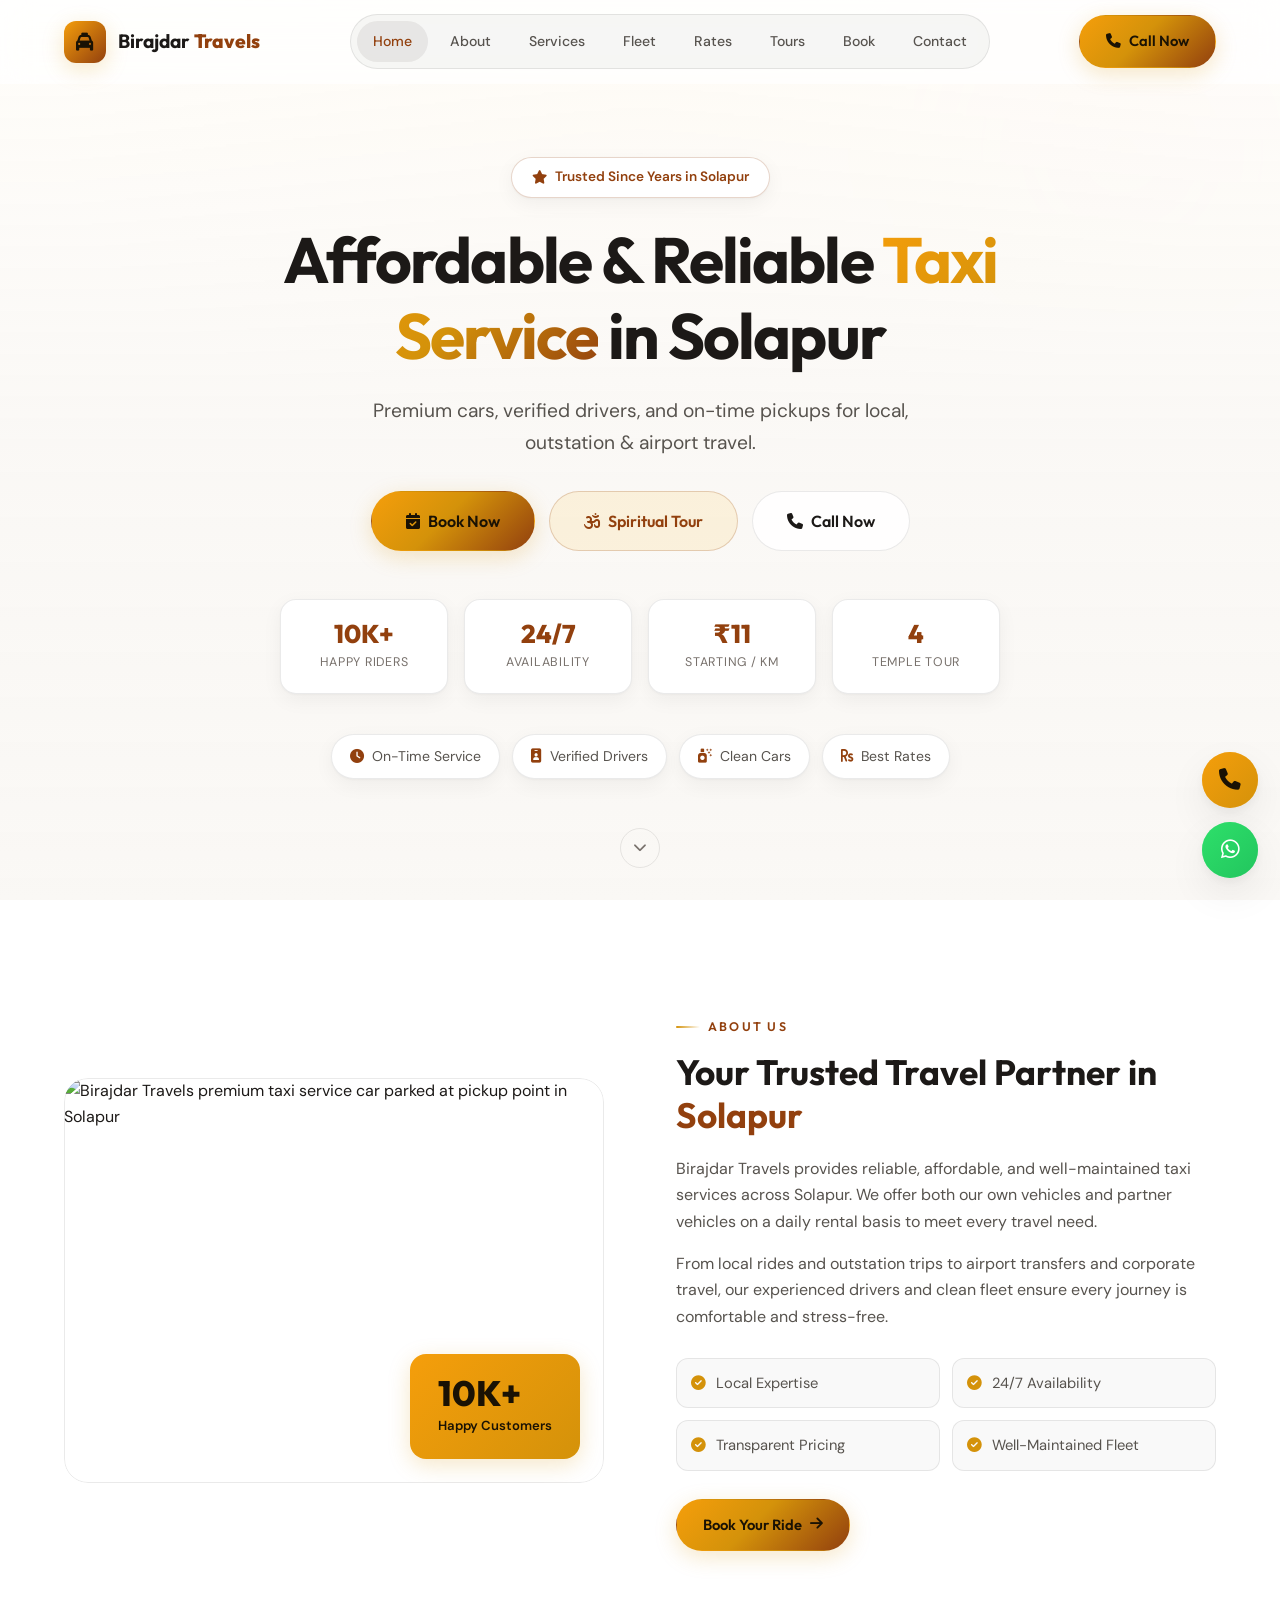
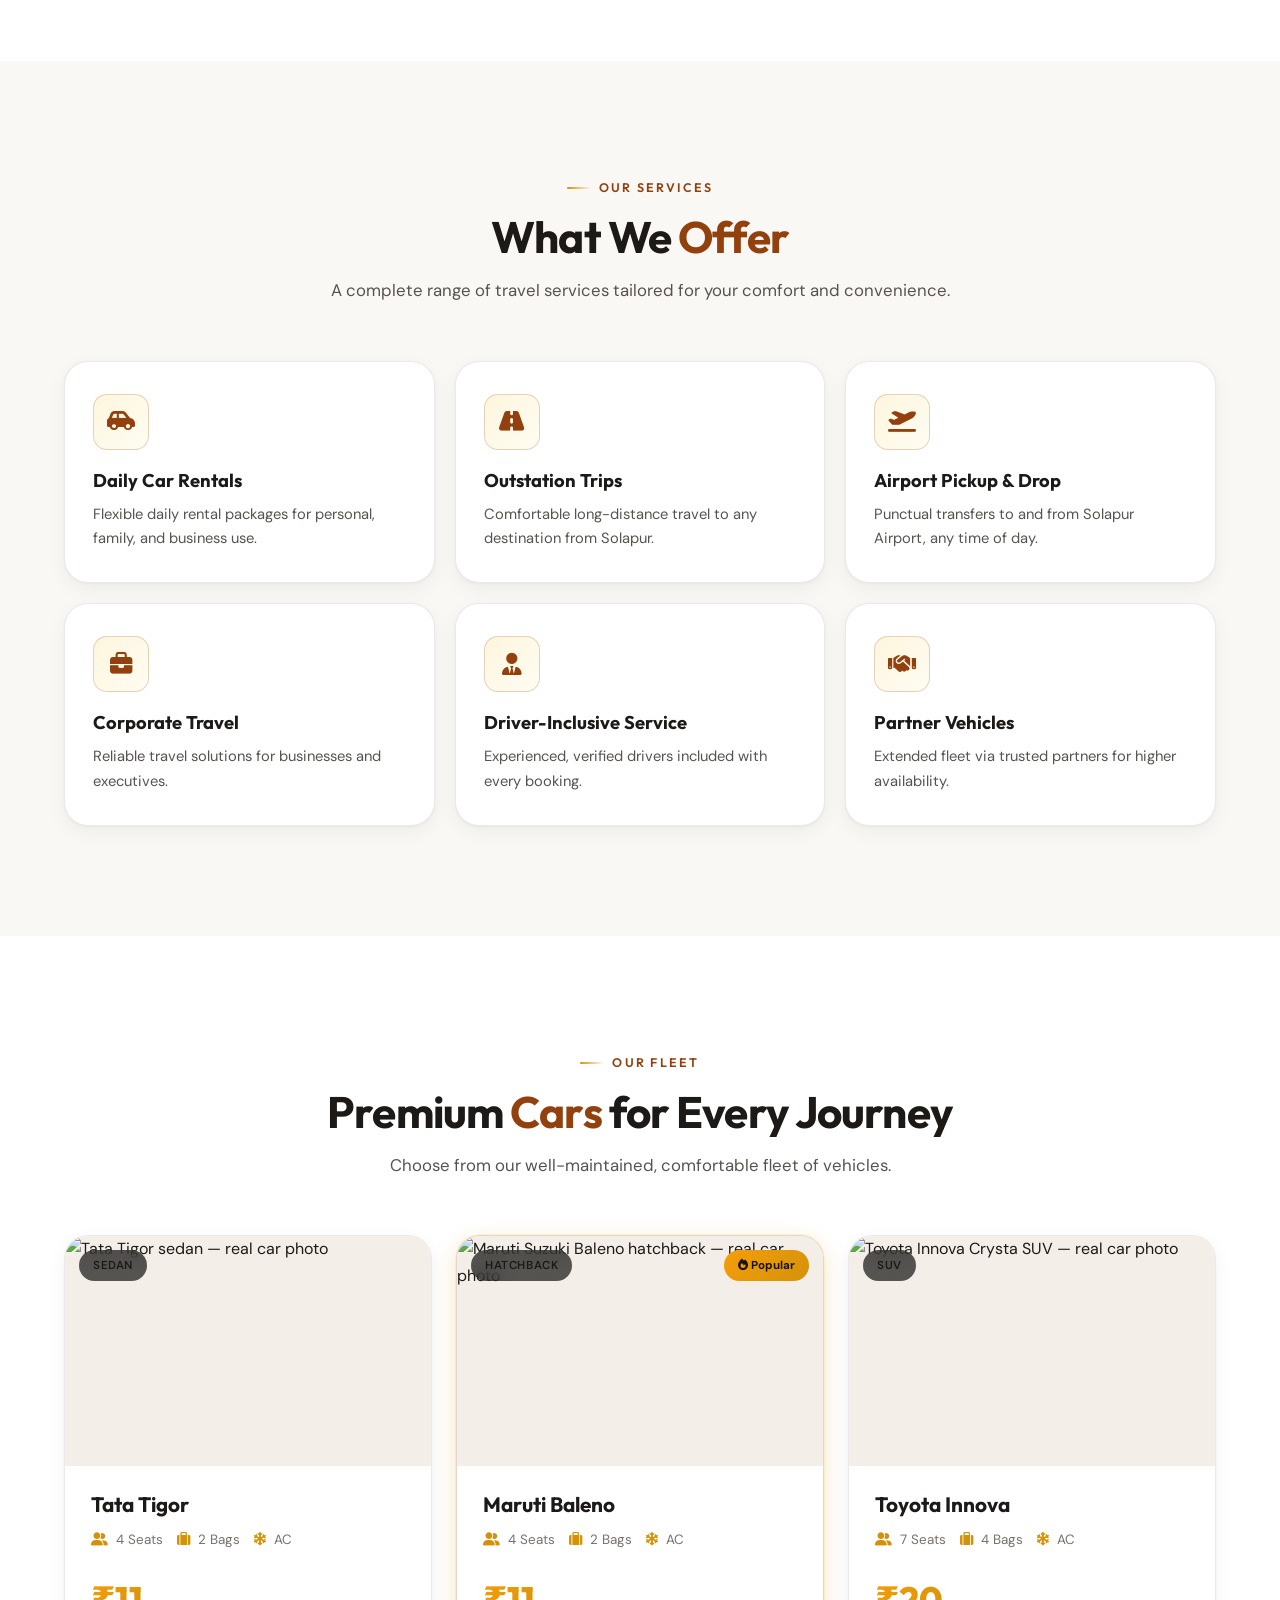
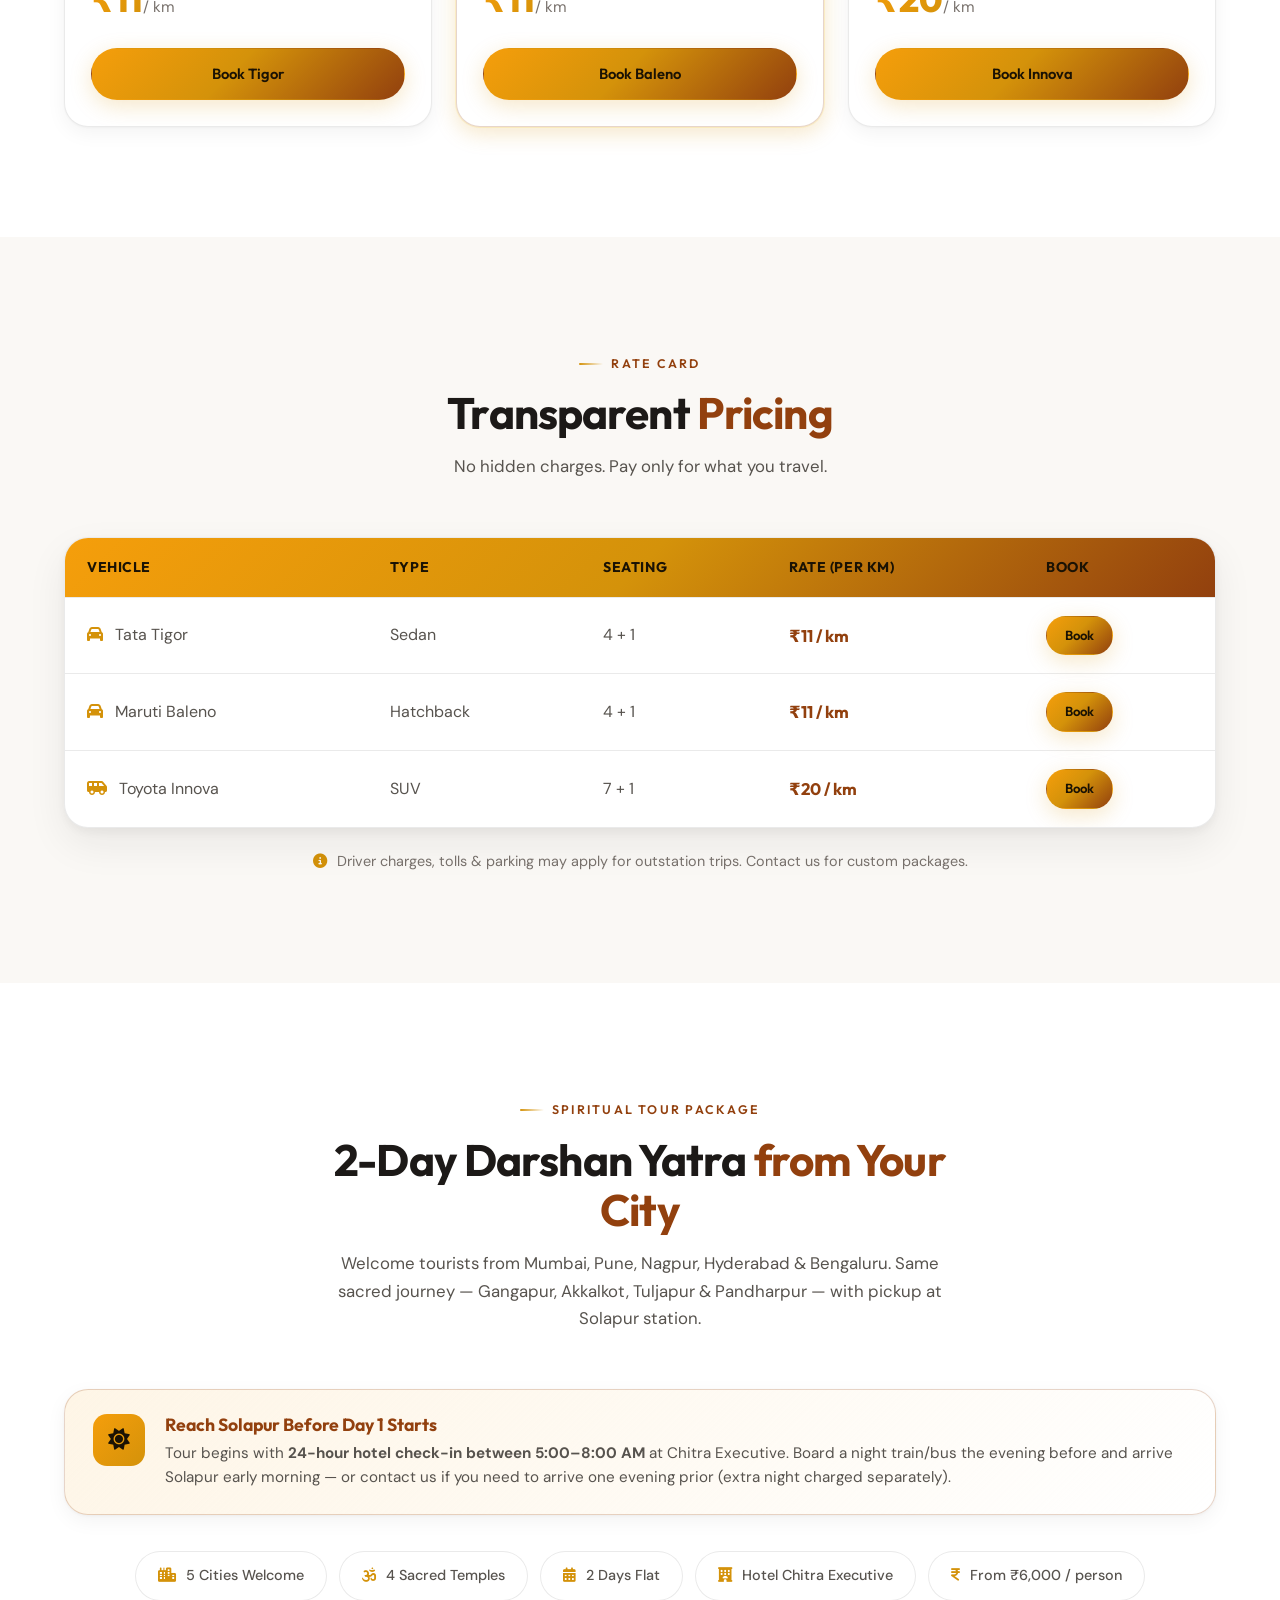
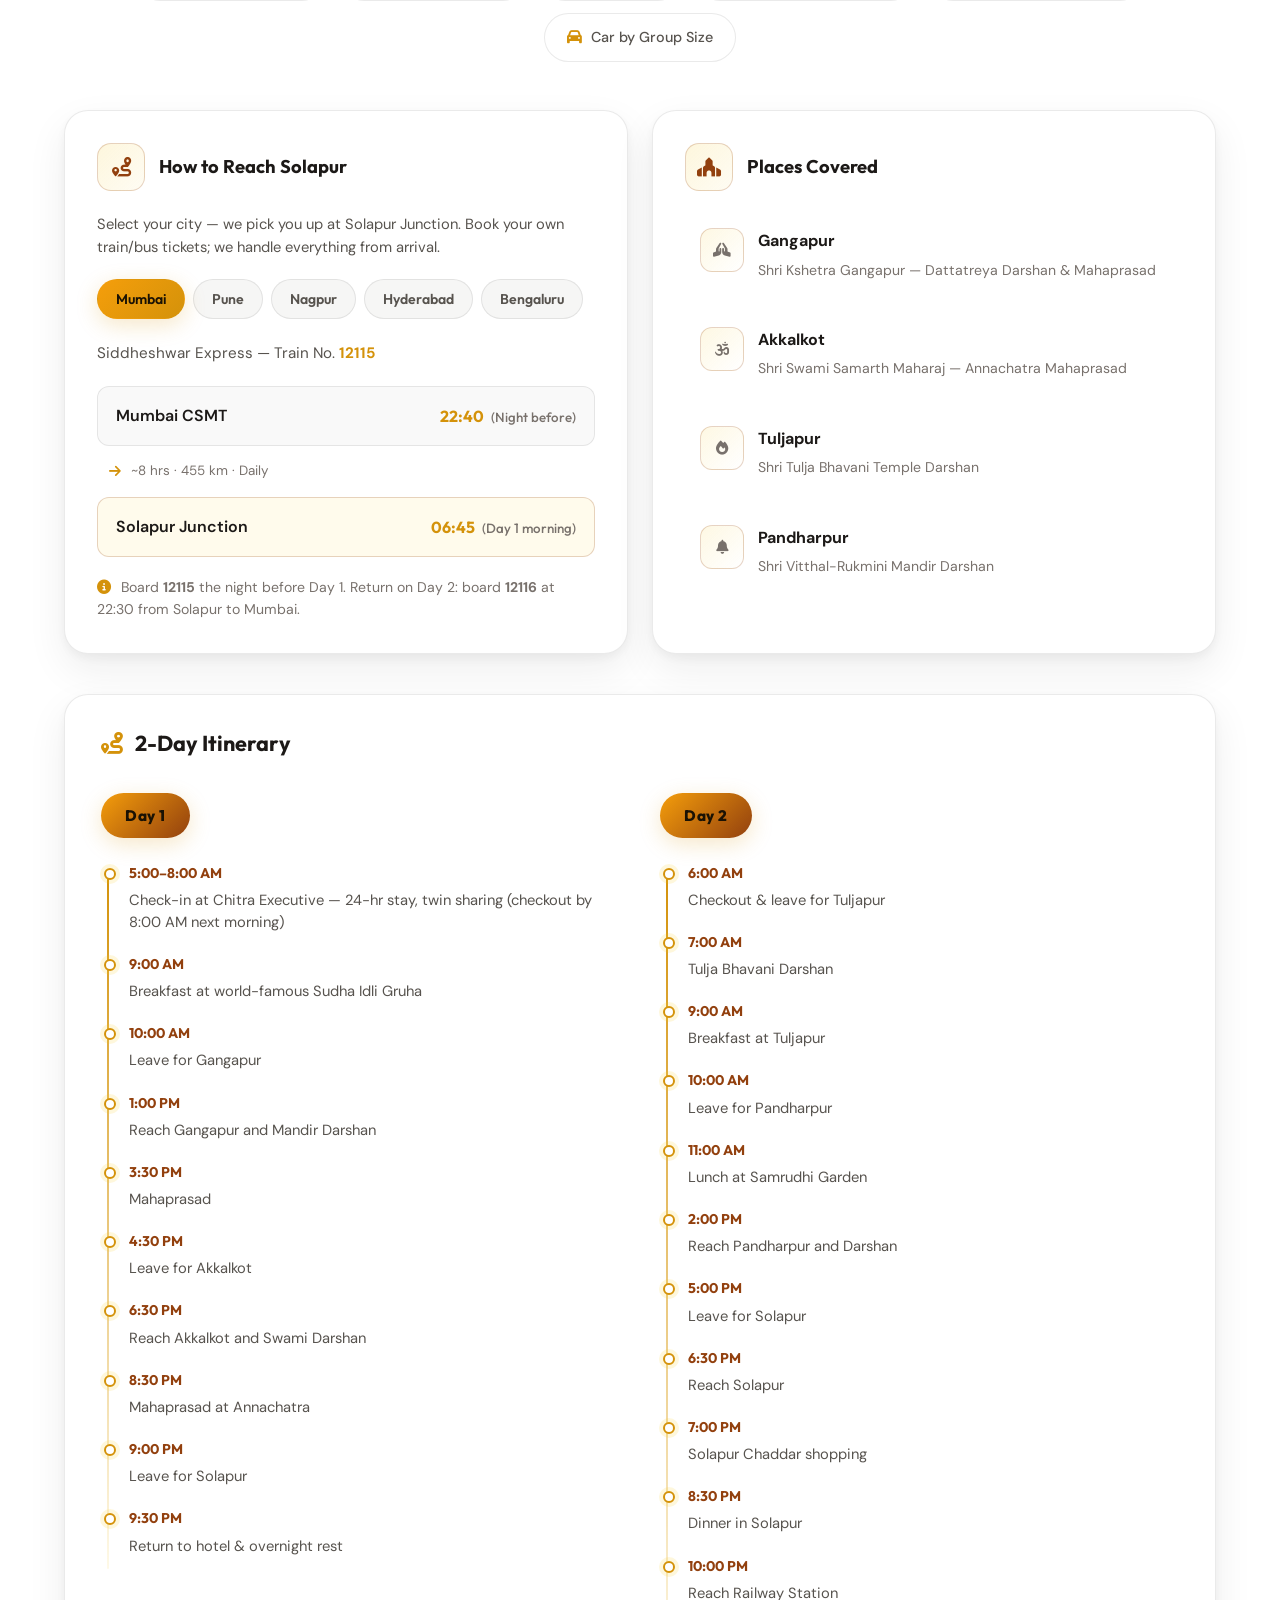
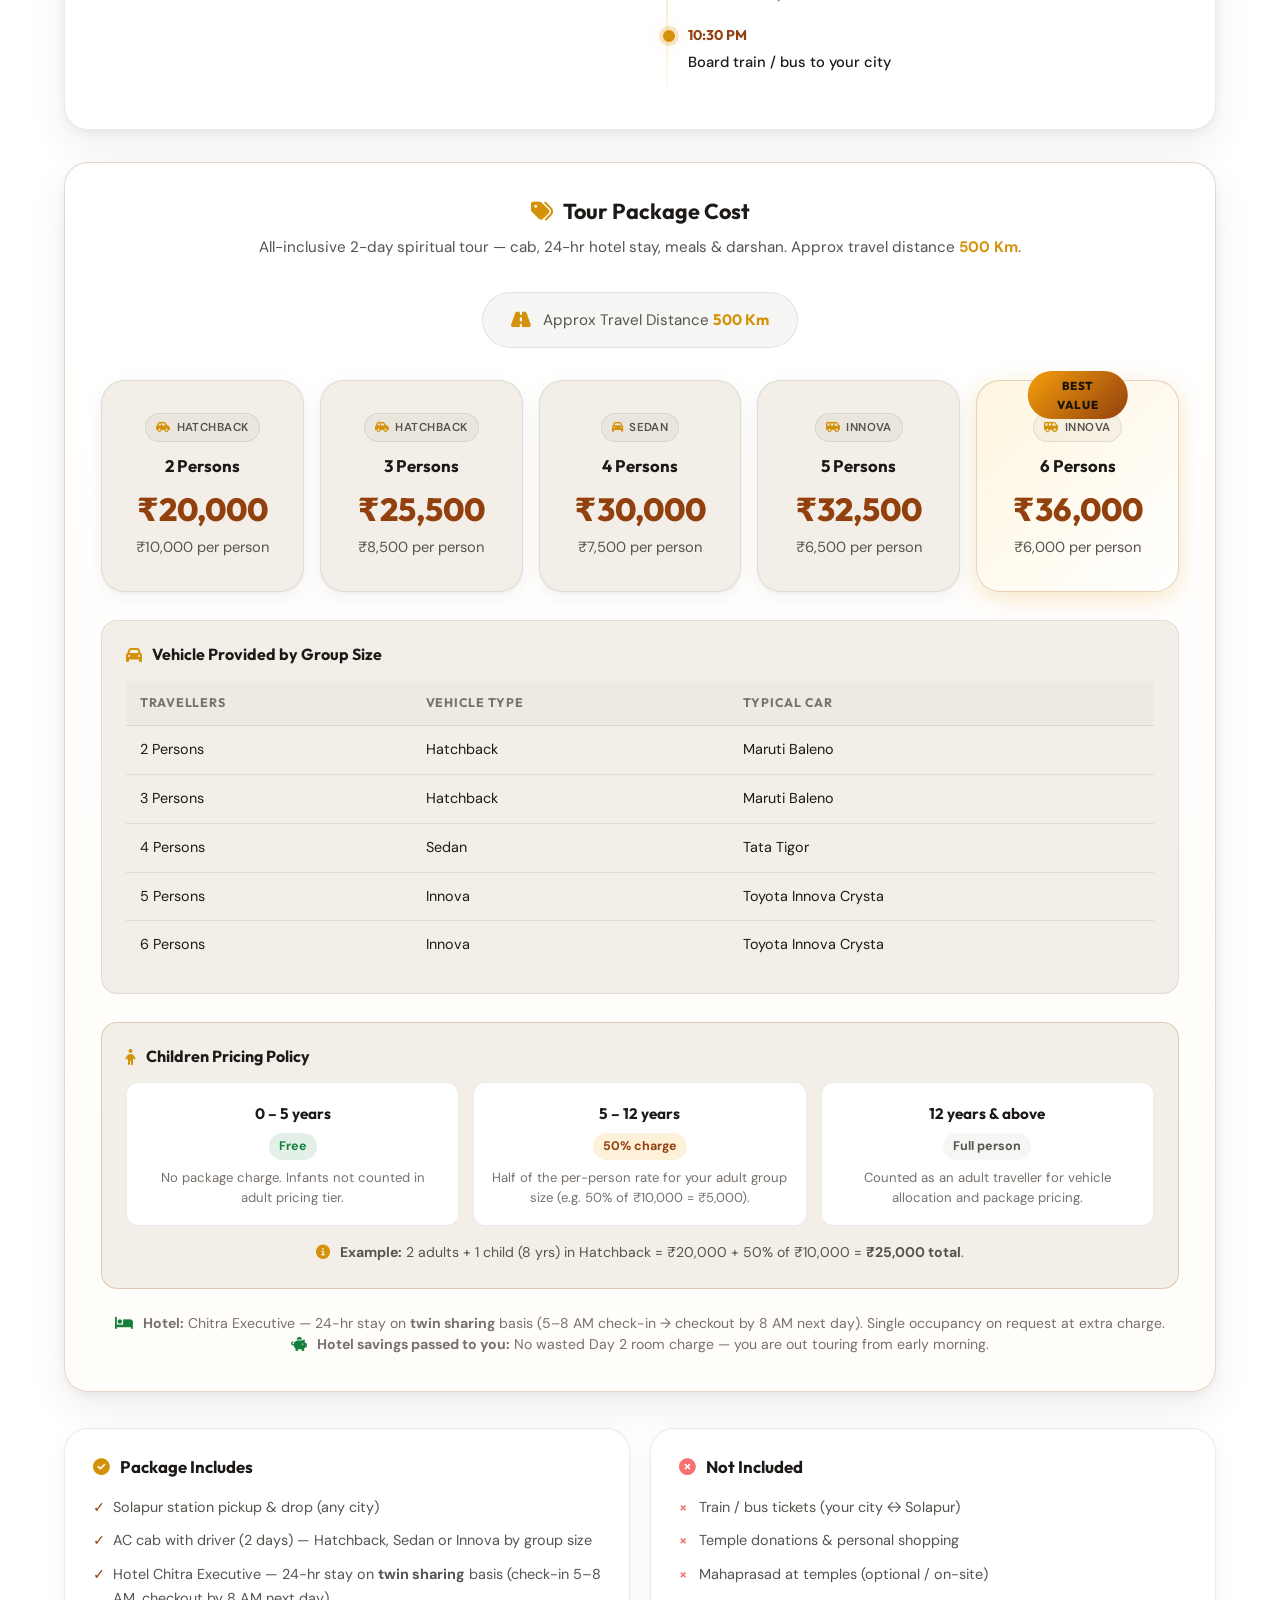
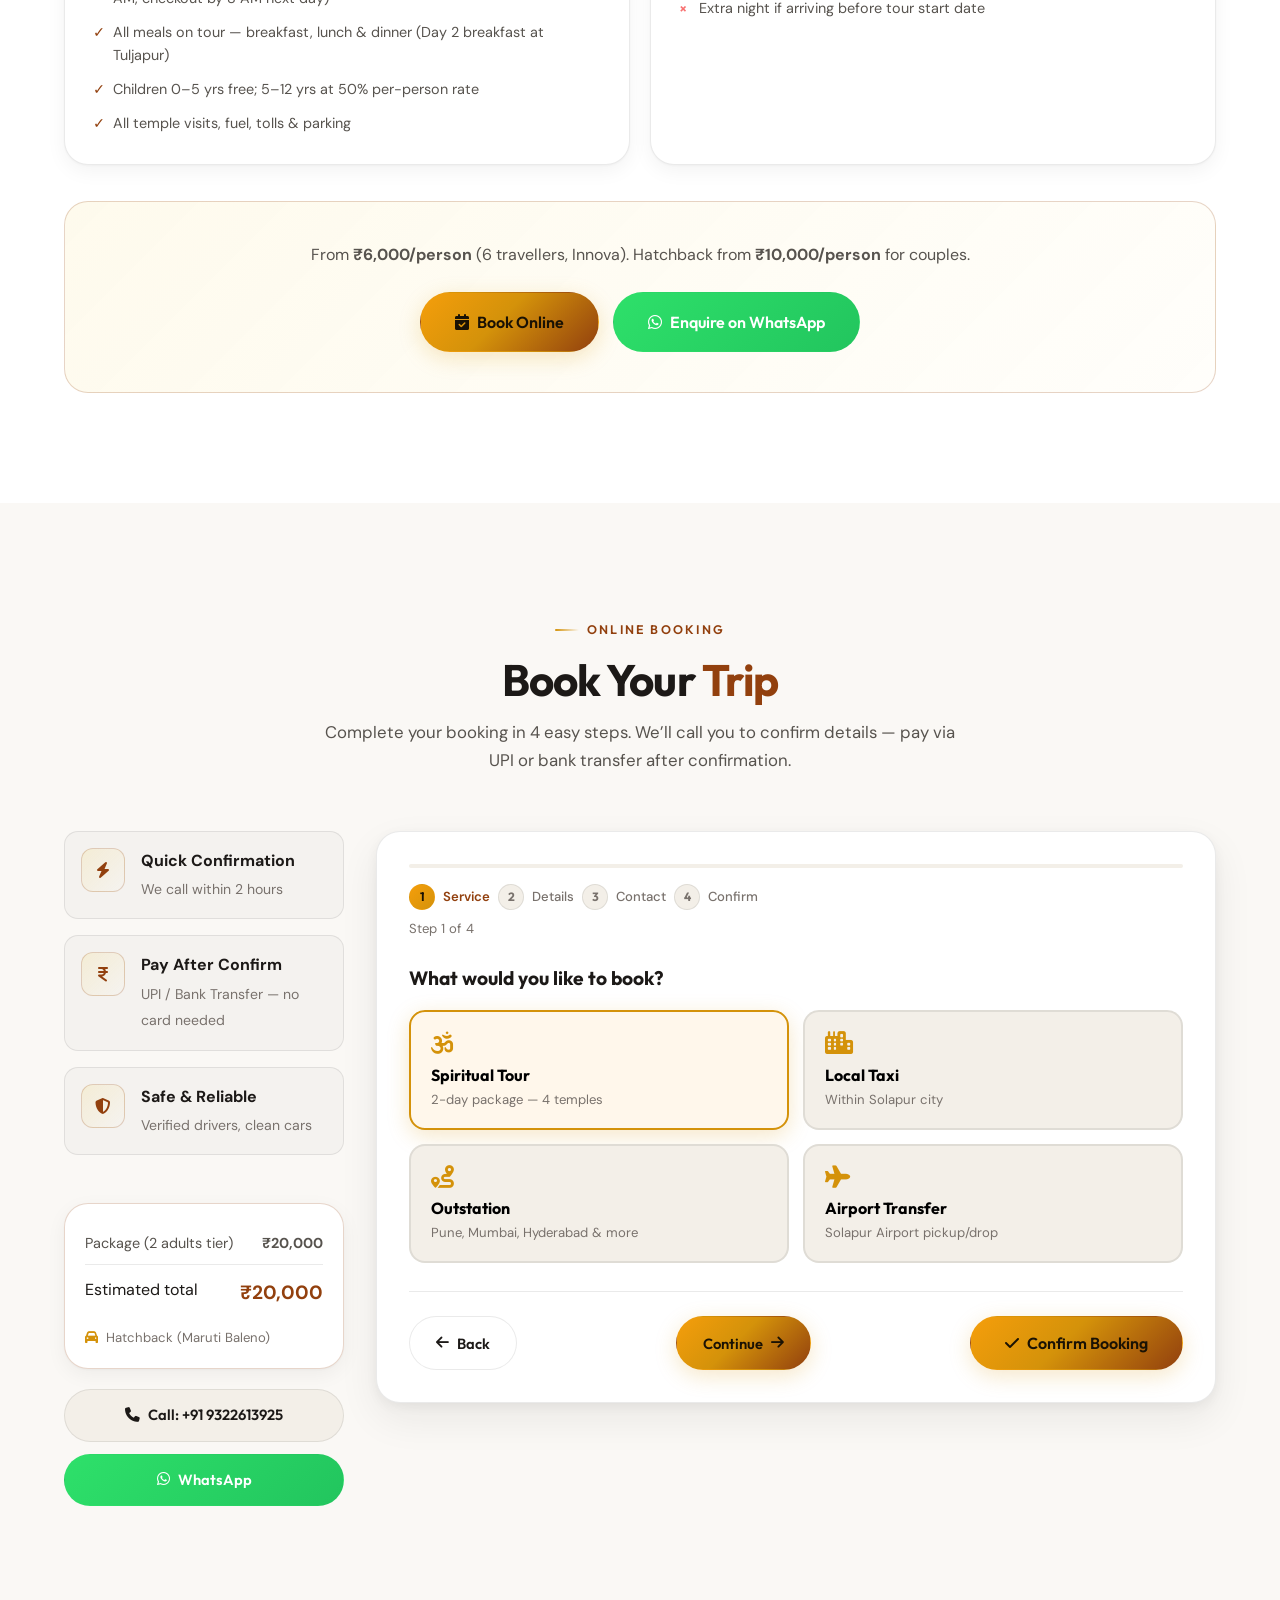
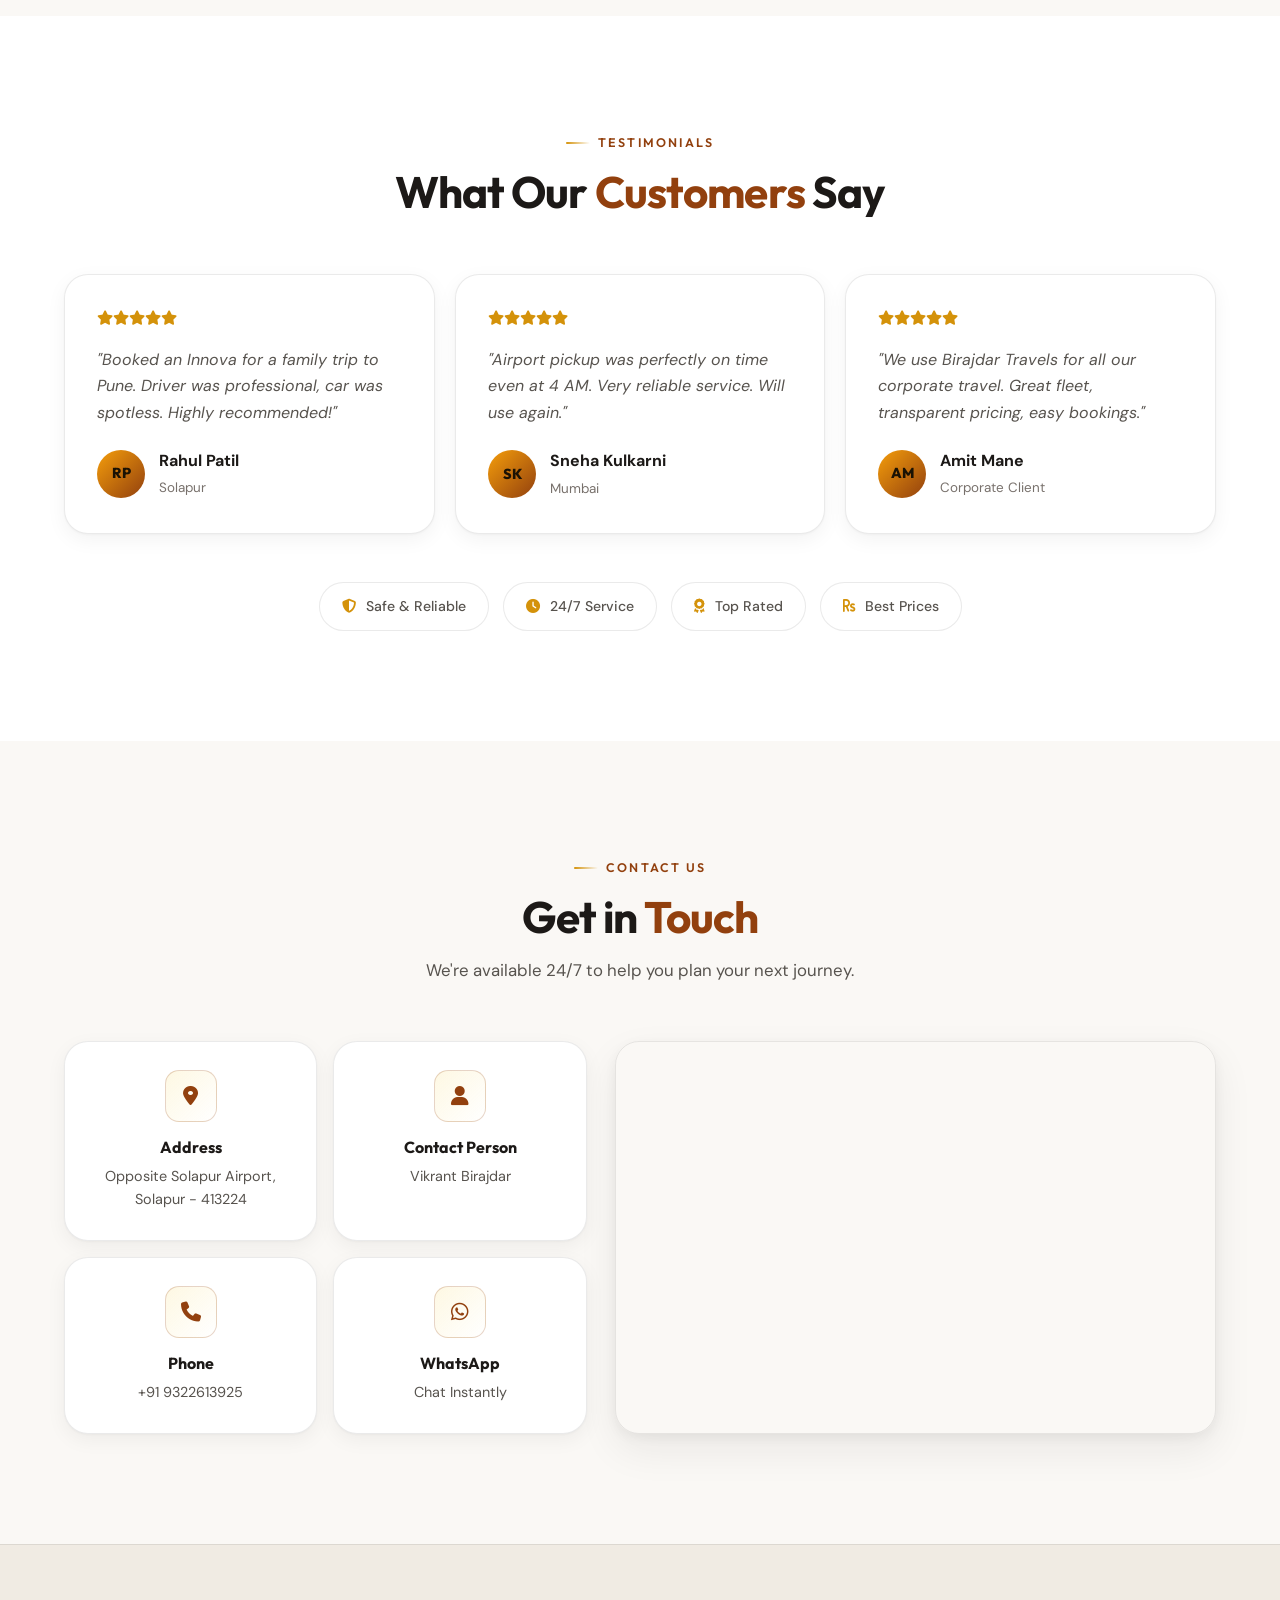
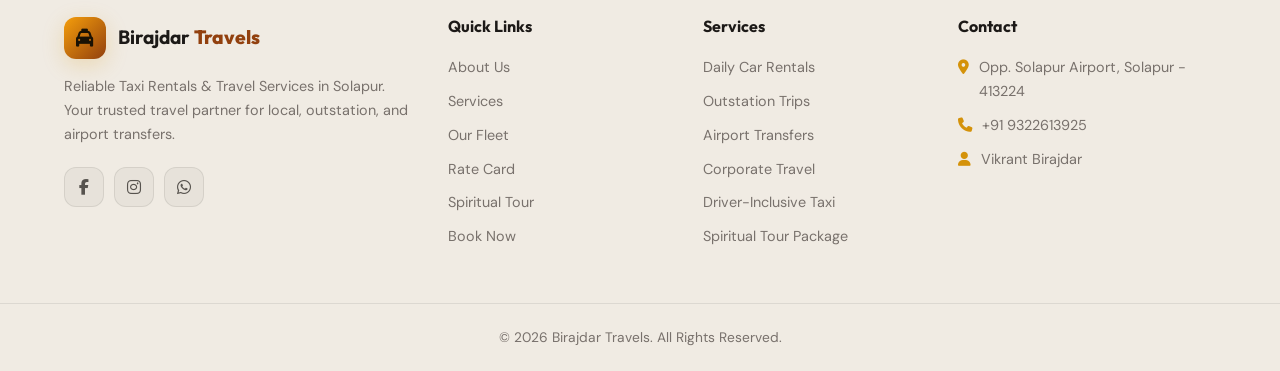
==== index.html @ 7bbc67c8 "Add complete online booking engine without payment gateway Multi-step booking wizard for spiritual t" ====
<!DOCTYPE html>
<html lang="en">
<head>
<meta charset="UTF-8" />
<meta name="viewport" content="width=device-width, initial-scale=1.0" />
<title>Birajdar Travels | Reliable Taxi Rentals & Travel Services in Solapur</title>
<meta name="description" content="Birajdar Travels offers affordable and reliable taxi services in Solapur. Daily rentals, outstation trips, airport transfers, and corporate travel. Book now!" />
<meta name="keywords" content="Solapur taxi, taxi service Solapur, car rental Solapur, Solapur airport taxi, outstation cabs Solapur, Birajdar Travels, cab booking Solapur" />
<meta name="author" content="Birajdar Travels" />
<meta property="og:title" content="Birajdar Travels | Taxi Rentals in Solapur" />
<meta property="og:description" content="Reliable, affordable, well-maintained taxis in Solapur. Book your ride now." />
<meta property="og:type" content="website" />
<meta property="og:image" content="https://images.unsplash.com/photo-1502877338535-766e1452684a?w=1200&q=80" />
<meta property="og:url" content="https://ramchandragada.github.io/Birajdar-Travels/" />
<meta name="twitter:card" content="summary_large_image" />
<meta name="theme-color" content="#faf8f5" />
<link rel="icon" type="image/svg+xml" href="data:image/svg+xml,%3Csvg xmlns='http://www.w3.org/2000/svg' viewBox='0 0 100 100'%3E%3Ctext y='.9em' font-size='90'%3E%F0%9F%9A%95%3C/text%3E%3C/svg%3E" />
<link rel="preconnect" href="https://fonts.googleapis.com">
<link rel="preconnect" href="https://fonts.gstatic.com" crossorigin>
<link href="https://fonts.googleapis.com/css2?family=DM+Sans:ital,opsz,wght@0,9..40,300;0,9..40,400;0,9..40,500;0,9..40,600;0,9..40,700;1,9..40,400&family=Outfit:wght@400;500;600;700;800&display=swap" rel="stylesheet">
<link rel="stylesheet" href="https://cdnjs.cloudflare.com/ajax/libs/font-awesome/6.5.1/css/all.min.css">
<link rel="stylesheet" href="styles.css" />
</head>
<body>
<div class="bg-mesh" aria-hidden="true">
  <div class="orb orb-1"></div>
  <div class="orb orb-2"></div>
  <div class="orb orb-3"></div>
</div>

<!-- Navigation -->
<header class="navbar" id="navbar">
  <div class="container nav-inner">
    <a href="#home" class="logo">
      <span class="logo-mark"><i class="fa-solid fa-taxi"></i></span>
      <span class="logo-text">Birajdar <b>Travels</b></span>
    </a>
    <nav class="nav-links" id="navLinks">
      <a href="#home" class="nav-link">Home</a>
      <a href="#about" class="nav-link">About</a>
      <a href="#services" class="nav-link">Services</a>
      <a href="#fleet" class="nav-link">Fleet</a>
      <a href="#rates" class="nav-link">Rates</a>
      <a href="#spiritual-tour" class="nav-link">Tours</a>
      <a href="#book" class="nav-link">Book</a>
      <a href="#contact" class="nav-link">Contact</a>
    </nav>
    <a href="tel:+919322613925" class="btn btn-primary nav-cta">
      <i class="fa-solid fa-phone"></i> Call Now
    </a>
    <button class="menu-toggle" id="menuToggle" aria-label="Menu">
      <i class="fa-solid fa-bars"></i>
    </button>
  </div>
</header>

<!-- Hero -->
<section class="hero" id="home">
  <div class="hero-bg" aria-hidden="true"></div>
  <div class="hero-gradient" aria-hidden="true"></div>
  <div class="container hero-content">
    <span class="badge-pill"><i class="fa-solid fa-star"></i> Trusted Since Years in Solapur</span>
    <h1>Affordable & Reliable <span class="gradient-text">Taxi Service</span> in Solapur</h1>
    <p class="hero-lead">Premium cars, verified drivers, and on-time pickups for local, outstation & airport travel.</p>
    <div class="hero-cta">
      <a href="#book" class="btn btn-primary btn-lg"><i class="fa-solid fa-calendar-check"></i> Book Now</a>
      <a href="#spiritual-tour" class="btn btn-glass btn-lg"><i class="fa-solid fa-om"></i> Spiritual Tour</a>
      <a href="tel:+919322613925" class="btn btn-outline btn-lg"><i class="fa-solid fa-phone"></i> Call Now</a>
    </div>
    <div class="hero-stats">
      <div class="hero-stat">
        <span class="hero-stat-num" data-count="10000">10K+</span>
        <span class="hero-stat-label">Happy Riders</span>
      </div>
      <div class="hero-stat">
        <span class="hero-stat-num">24/7</span>
        <span class="hero-stat-label">Availability</span>
      </div>
      <div class="hero-stat">
        <span class="hero-stat-num">₹11</span>
        <span class="hero-stat-label">Starting / km</span>
      </div>
      <div class="hero-stat">
        <span class="hero-stat-num">4</span>
        <span class="hero-stat-label">Temple Tour</span>
      </div>
    </div>
    <div class="trust-points">
      <div class="trust-item"><i class="fa-solid fa-clock"></i><span>On-Time Service</span></div>
      <div class="trust-item"><i class="fa-solid fa-id-badge"></i><span>Verified Drivers</span></div>
      <div class="trust-item"><i class="fa-solid fa-spray-can-sparkles"></i><span>Clean Cars</span></div>
      <div class="trust-item"><i class="fa-solid fa-rupee-sign"></i><span>Best Rates</span></div>
    </div>
  </div>
  <a href="#about" class="scroll-cue" aria-label="Scroll down"><i class="fa-solid fa-chevron-down"></i></a>
</section>

<!-- About -->
<section class="section about" id="about">
  <div class="container grid-2">
    <div class="about-img">
      <img src="https://images.unsplash.com/photo-1549317661-bd32c8ce0db2?w=900&q=80" alt="Birajdar Travels premium taxi service car parked at pickup point in Solapur" loading="lazy" />
      <div class="floating-stat">
        <div class="stat-num">10K+</div>
        <div class="stat-label">Happy Customers</div>
      </div>
    </div>
    <div class="about-text">
      <span class="eyebrow">About Us</span>
      <h2>Your Trusted Travel Partner in <span class="accent">Solapur</span></h2>
      <p>Birajdar Travels provides reliable, affordable, and well-maintained taxi services across Solapur. We offer both our own vehicles and partner vehicles on a daily rental basis to meet every travel need.</p>
      <p>From local rides and outstation trips to airport transfers and corporate travel, our experienced drivers and clean fleet ensure every journey is comfortable and stress-free.</p>
      <div class="about-features">
        <div class="feature"><i class="fa-solid fa-check-circle"></i> Local Expertise</div>
        <div class="feature"><i class="fa-solid fa-check-circle"></i> 24/7 Availability</div>
        <div class="feature"><i class="fa-solid fa-check-circle"></i> Transparent Pricing</div>
        <div class="feature"><i class="fa-solid fa-check-circle"></i> Well-Maintained Fleet</div>
      </div>
      <a href="#book" class="btn btn-primary">Book Your Ride <i class="fa-solid fa-arrow-right"></i></a>
    </div>
  </div>
</section>

<!-- Services -->
<section class="section services-section" id="services">
  <div class="container">
    <div class="section-head">
      <span class="eyebrow">Our Services</span>
      <h2>What We <span class="accent">Offer</span></h2>
      <p>A complete range of travel services tailored for your comfort and convenience.</p>
    </div>
    <div class="services-grid">
      <div class="service-card">
        <div class="service-icon"><i class="fa-solid fa-car-side"></i></div>
        <h3>Daily Car Rentals</h3>
        <p>Flexible daily rental packages for personal, family, and business use.</p>
      </div>
      <div class="service-card">
        <div class="service-icon"><i class="fa-solid fa-road"></i></div>
        <h3>Outstation Trips</h3>
        <p>Comfortable long-distance travel to any destination from Solapur.</p>
      </div>
      <div class="service-card">
        <div class="service-icon"><i class="fa-solid fa-plane-departure"></i></div>
        <h3>Airport Pickup & Drop</h3>
        <p>Punctual transfers to and from Solapur Airport, any time of day.</p>
      </div>
      <div class="service-card">
        <div class="service-icon"><i class="fa-solid fa-briefcase"></i></div>
        <h3>Corporate Travel</h3>
        <p>Reliable travel solutions for businesses and executives.</p>
      </div>
      <div class="service-card">
        <div class="service-icon"><i class="fa-solid fa-user-tie"></i></div>
        <h3>Driver-Inclusive Service</h3>
        <p>Experienced, verified drivers included with every booking.</p>
      </div>
      <div class="service-card">
        <div class="service-icon"><i class="fa-solid fa-handshake"></i></div>
        <h3>Partner Vehicles</h3>
        <p>Extended fleet via trusted partners for higher availability.</p>
      </div>
    </div>
  </div>
</section>

<!-- Fleet -->
<section class="section fleet" id="fleet">
  <div class="container">
    <div class="section-head">
      <span class="eyebrow">Our Fleet</span>
      <h2>Premium <span class="accent">Cars</span> for Every Journey</h2>
      <p>Choose from our well-maintained, comfortable fleet of vehicles.</p>
    </div>
    <div class="fleet-grid">
      <div class="fleet-card">
        <div class="fleet-img">
          <img src="https://upload.wikimedia.org/wikipedia/commons/thumb/a/a3/TATA_Tigor_at_Shillong_Peak_View_%28cropped%29.jpg/960px-TATA_Tigor_at_Shillong_Peak_View_%28cropped%29.jpg" alt="Tata Tigor sedan — real car photo" loading="lazy" width="960" height="478" />
          <span class="fleet-tag">Sedan</span>
        </div>
        <div class="fleet-body">
          <h3>Tata Tigor</h3>
          <div class="fleet-meta">
            <span><i class="fa-solid fa-user-group"></i> 4 Seats</span>
            <span><i class="fa-solid fa-suitcase"></i> 2 Bags</span>
            <span><i class="fa-solid fa-snowflake"></i> AC</span>
          </div>
          <div class="fleet-price">
            <span class="price">₹11</span><span class="per">/ km</span>
          </div>
          <a href="#book" class="btn btn-primary btn-block">Book Tigor</a>
        </div>
      </div>
      <div class="fleet-card featured">
        <div class="fleet-img">
          <img src="https://upload.wikimedia.org/wikipedia/commons/thumb/d/d8/2022_Maruti_Suzuki_Baleno_Alpha_%28India%29_front_view_02.jpg/960px-2022_Maruti_Suzuki_Baleno_Alpha_%28India%29_front_view_02.jpg" alt="Maruti Suzuki Baleno hatchback — real car photo" loading="lazy" width="960" height="576" />
          <span class="fleet-tag">Hatchback</span>
          <span class="popular-tag"><i class="fa-solid fa-fire"></i> Popular</span>
        </div>
        <div class="fleet-body">
          <h3>Maruti Baleno</h3>
          <div class="fleet-meta">
            <span><i class="fa-solid fa-user-group"></i> 4 Seats</span>
            <span><i class="fa-solid fa-suitcase"></i> 2 Bags</span>
            <span><i class="fa-solid fa-snowflake"></i> AC</span>
          </div>
          <div class="fleet-price">
            <span class="price">₹11</span><span class="per">/ km</span>
          </div>
          <a href="#book" class="btn btn-primary btn-block">Book Baleno</a>
        </div>
      </div>
      <div class="fleet-card">
        <div class="fleet-img">
          <img src="https://upload.wikimedia.org/wikipedia/commons/thumb/8/87/Toyota_Innova_Crysta_2.4_Z_front_right.jpg/960px-Toyota_Innova_Crysta_2.4_Z_front_right.jpg" alt="Toyota Innova Crysta SUV — real car photo" loading="lazy" width="960" height="626" />
          <span class="fleet-tag">SUV</span>
        </div>
        <div class="fleet-body">
          <h3>Toyota Innova</h3>
          <div class="fleet-meta">
            <span><i class="fa-solid fa-user-group"></i> 7 Seats</span>
            <span><i class="fa-solid fa-suitcase"></i> 4 Bags</span>
            <span><i class="fa-solid fa-snowflake"></i> AC</span>
          </div>
          <div class="fleet-price">
            <span class="price">₹20</span><span class="per">/ km</span>
          </div>
          <a href="#book" class="btn btn-primary btn-block">Book Innova</a>
        </div>
      </div>
    </div>
  </div>
</section>

<!-- Rate Card -->
<section class="section rates" id="rates">
  <div class="container">
    <div class="section-head">
      <span class="eyebrow">Rate Card</span>
      <h2>Transparent <span class="accent">Pricing</span></h2>
      <p>No hidden charges. Pay only for what you travel.</p>
    </div>
    <div class="rate-table-wrap">
      <table class="rate-table">
        <thead>
          <tr>
            <th>Vehicle</th>
            <th>Type</th>
            <th>Seating</th>
            <th>Rate (Per KM)</th>
            <th>Book</th>
          </tr>
        </thead>
        <tbody>
          <tr>
            <td><i class="fa-solid fa-car"></i> Tata Tigor</td>
            <td>Sedan</td>
            <td>4 + 1</td>
            <td class="rate">₹11 / km</td>
            <td><a href="#book" class="btn btn-sm btn-primary">Book</a></td>
          </tr>
          <tr>
            <td><i class="fa-solid fa-car"></i> Maruti Baleno</td>
            <td>Hatchback</td>
            <td>4 + 1</td>
            <td class="rate">₹11 / km</td>
            <td><a href="#book" class="btn btn-sm btn-primary">Book</a></td>
          </tr>
          <tr>
            <td><i class="fa-solid fa-van-shuttle"></i> Toyota Innova</td>
            <td>SUV</td>
            <td>7 + 1</td>
            <td class="rate">₹20 / km</td>
            <td><a href="#book" class="btn btn-sm btn-primary">Book</a></td>
          </tr>
        </tbody>
      </table>
    </div>
    <p class="rate-note"><i class="fa-solid fa-circle-info"></i> Driver charges, tolls & parking may apply for outstation trips. Contact us for custom packages.</p>
  </div>
</section>

<!-- Spiritual Tour -->
<section class="section spiritual-tour" id="spiritual-tour">
  <div class="container">
    <div class="section-head">
      <span class="eyebrow">Spiritual Tour Package</span>
      <h2>2-Day Darshan Yatra <span class="accent">from Your City</span></h2>
      <p>Welcome tourists from Mumbai, Pune, Nagpur, Hyderabad & Bengaluru. Same sacred journey — Gangapur, Akkalkot, Tuljapur & Pandharpur — with pickup at Solapur station.</p>
    </div>

    <div class="tour-arrival-banner reveal">
      <div class="arrival-icon"><i class="fa-solid fa-sun"></i></div>
      <div>
        <h3>Reach Solapur Before Day 1 Starts</h3>
        <p>Tour begins with <strong>24-hour hotel check-in between 5:00–8:00 AM</strong> at Chitra Executive. Board a night train/bus the evening before and arrive Solapur early morning — or contact us if you need to arrive one evening prior (extra night charged separately).</p>
      </div>
    </div>

    <div class="tour-highlights">
      <div class="tour-highlight"><i class="fa-solid fa-city"></i><span>5 Cities Welcome</span></div>
      <div class="tour-highlight"><i class="fa-solid fa-om"></i><span>4 Sacred Temples</span></div>
      <div class="tour-highlight"><i class="fa-solid fa-calendar-days"></i><span>2 Days Flat</span></div>
      <div class="tour-highlight"><i class="fa-solid fa-hotel"></i><span>Hotel Chitra Executive</span></div>
      <div class="tour-highlight"><i class="fa-solid fa-indian-rupee-sign"></i><span>From ₹6,000 / person</span></div>
      <div class="tour-highlight"><i class="fa-solid fa-car"></i><span>Car by Group Size</span></div>
    </div>

    <div class="tour-grid">
      <div class="tour-train-card tour-origin-card">
        <div class="tour-card-head">
          <i class="fa-solid fa-route"></i>
          <h3>How to Reach Solapur</h3>
        </div>
        <p class="tour-origin-intro">Select your city — we pick you up at Solapur Junction. Book your own train/bus tickets; we handle everything from arrival.</p>

        <div class="city-tabs" role="tablist" aria-label="Travel from your city">
          <button class="city-tab active" role="tab" aria-selected="true" data-city="mumbai">Mumbai</button>
          <button class="city-tab" role="tab" aria-selected="false" data-city="pune">Pune</button>
          <button class="city-tab" role="tab" aria-selected="false" data-city="nagpur">Nagpur</button>
          <button class="city-tab" role="tab" aria-selected="false" data-city="hyderabad">Hyderabad</button>
          <button class="city-tab" role="tab" aria-selected="false" data-city="bengaluru">Bengaluru</button>
        </div>

        <div class="city-panels">
          <div class="city-panel active" id="city-mumbai" role="tabpanel">
            <p class="tour-train-name">Siddheshwar Express — Train No. <b>12115</b></p>
            <div class="train-route">
              <div class="train-stop">
                <span class="stop-label">Mumbai CSMT</span>
                <span class="stop-time">22:40 <small>(Night before)</small></span>
              </div>
              <div class="train-line"><i class="fa-solid fa-arrow-right"></i><span>~8 hrs · 455 km · Daily</span></div>
              <div class="train-stop highlight">
                <span class="stop-label">Solapur Junction</span>
                <span class="stop-time">06:45 <small>(Day 1 morning)</small></span>
              </div>
            </div>
            <p class="tour-note"><i class="fa-solid fa-circle-info"></i> Board <b>12115</b> the night before Day 1. Return on Day 2: board <b>12116</b> at 22:30 from Solapur to Mumbai.</p>
          </div>

          <div class="city-panel" id="city-pune" role="tabpanel" hidden>
            <p class="tour-train-name">Pune–Solapur DEMU — Train No. <b>11417</b> <span class="alt-train">or Kanyakumari Exp <b>16381</b></span></p>
            <div class="train-route">
              <div class="train-stop">
                <span class="stop-label">Pune Junction</span>
                <span class="stop-time">23:00 <small>(11417)</small></span>
              </div>
              <div class="train-line"><i class="fa-solid fa-arrow-right"></i><span>~8 hrs · 263 km · Daily</span></div>
              <div class="train-stop highlight">
                <span class="stop-label">Solapur Junction</span>
                <span class="stop-time">07:45 <small>(Day 1 morning)</small></span>
              </div>
            </div>
            <p class="tour-note"><i class="fa-solid fa-circle-info"></i> <b>16381</b> departs Pune 23:45, arrives Solapur 03:25 — ideal if you want extra rest before 7:30 AM check-in. Return via Pune trains from Solapur (multiple daily).</p>
          </div>

          <div class="city-panel" id="city-nagpur" role="tabpanel" hidden>
            <p class="tour-train-name">No direct train — <b>overnight bus</b> or <b>via Pune</b></p>
            <div class="train-route">
              <div class="train-stop">
                <span class="stop-label">Nagpur</span>
                <span class="stop-time">~22:00 <small>(Night bus)</small></span>
              </div>
              <div class="train-line"><i class="fa-solid fa-arrow-right"></i><span>~8 hrs · 400 km · MSRTC / private AC</span></div>
              <div class="train-stop highlight">
                <span class="stop-label">Solapur</span>
                <span class="stop-time">~06:00 <small>(Day 1 morning)</small></span>
              </div>
            </div>
            <p class="tour-note"><i class="fa-solid fa-circle-info"></i> <b>Recommended:</b> Overnight AC bus Nagpur→Solapur. <b>Alternative:</b> Train to Pune (e.g. <b>22142</b> dep 15:15, arr 06:25) + Pune→Solapur next morning, or arrive <b>one evening prior</b> and stay at Chitra Executive.</p>
          </div>

          <div class="city-panel" id="city-hyderabad" role="tabpanel" hidden>
            <p class="tour-train-name">Hyderabad–Solapur trains — <b>17030</b> or <b>22731</b></p>
            <div class="train-route">
              <div class="train-stop">
                <span class="stop-label">Hyderabad (HYB/SC)</span>
                <span class="stop-time">21:10 <small>(17030)</small></span>
              </div>
              <div class="train-line"><i class="fa-solid fa-arrow-right"></i><span>~7 hrs · 320 km · Daily</span></div>
              <div class="train-stop highlight">
                <span class="stop-label">Solapur Junction</span>
                <span class="stop-time">04:38 <small>(Day 1 morning)</small></span>
              </div>
            </div>
            <p class="tour-note"><i class="fa-solid fa-circle-info"></i> <b>22731</b> departs 22:40, arrives ~04:35. Plenty of time before 7:30 AM hotel check-in. Return: evening trains from Solapur to Hyderabad (Konark, Hussain Sagar, etc.).</p>
          </div>

          <div class="city-panel" id="city-bengaluru" role="tabpanel" hidden>
            <p class="tour-train-name">Karnataka Express — Train No. <b>12627</b> <span class="alt-train">or Hassan–Solapur <b>11312</b></span></p>
            <div class="train-route">
              <div class="train-stop">
                <span class="stop-label">Bengaluru (SBC)</span>
                <span class="stop-time">19:20 <small>(12627)</small></span>
              </div>
              <div class="train-line"><i class="fa-solid fa-arrow-right"></i><span>~12 hrs · 652 km · Daily</span></div>
              <div class="train-stop highlight">
                <span class="stop-label">Solapur Junction</span>
                <span class="stop-time">07:10 <small>(Day 1 morning)</small></span>
              </div>
            </div>
            <p class="tour-note"><i class="fa-solid fa-circle-info"></i> <b>11312</b> from Yesvantpur 20:50, arrives 08:10. Return via Bengaluru-bound trains from Solapur (Basava, Karnataka Exp, etc.).</p>
          </div>
        </div>
      </div>

      <div class="tour-places-card">
        <div class="tour-card-head">
          <i class="fa-solid fa-place-of-worship"></i>
          <h3>Places Covered</h3>
        </div>
        <ul class="tour-places">
          <li>
            <span class="place-icon"><i class="fa-solid fa-hands-praying"></i></span>
            <div>
              <b>Gangapur</b>
              <span>Shri Kshetra Gangapur — Dattatreya Darshan & Mahaprasad</span>
            </div>
          </li>
          <li>
            <span class="place-icon"><i class="fa-solid fa-om"></i></span>
            <div>
              <b>Akkalkot</b>
              <span>Shri Swami Samarth Maharaj — Annachatra Mahaprasad</span>
            </div>
          </li>
          <li>
            <span class="place-icon"><i class="fa-solid fa-fire"></i></span>
            <div>
              <b>Tuljapur</b>
              <span>Shri Tulja Bhavani Temple Darshan</span>
            </div>
          </li>
          <li>
            <span class="place-icon"><i class="fa-solid fa-bell"></i></span>
            <div>
              <b>Pandharpur</b>
              <span>Shri Vitthal-Rukmini Mandir Darshan</span>
            </div>
          </li>
        </ul>
      </div>
    </div>

    <div class="itinerary-wrap">
      <h3 class="itinerary-title"><i class="fa-solid fa-route"></i> 2-Day Itinerary</h3>
      <div class="timeline">
        <div class="timeline-day">
          <div class="timeline-day-label"><span>Day 1</span></div>
          <div class="timeline-events">
            <div class="timeline-event"><time>5:00–8:00 AM</time><p>Check-in at Chitra Executive — 24-hr stay, twin sharing (checkout by 8:00 AM next morning)</p></div>
            <div class="timeline-event"><time>9:00 AM</time><p>Breakfast at world-famous Sudha Idli Gruha</p></div>
            <div class="timeline-event"><time>10:00 AM</time><p>Leave for Gangapur</p></div>
            <div class="timeline-event"><time>1:00 PM</time><p>Reach Gangapur and Mandir Darshan</p></div>
            <div class="timeline-event"><time>3:30 PM</time><p>Mahaprasad</p></div>
            <div class="timeline-event"><time>4:30 PM</time><p>Leave for Akkalkot</p></div>
            <div class="timeline-event"><time>6:30 PM</time><p>Reach Akkalkot and Swami Darshan</p></div>
            <div class="timeline-event"><time>8:30 PM</time><p>Mahaprasad at Annachatra</p></div>
            <div class="timeline-event"><time>9:00 PM</time><p>Leave for Solapur</p></div>
            <div class="timeline-event"><time>9:30 PM</time><p>Return to hotel & overnight rest</p></div>
          </div>
        </div>
        <div class="timeline-day">
          <div class="timeline-day-label"><span>Day 2</span></div>
          <div class="timeline-events">
            <div class="timeline-event"><time>6:00 AM</time><p>Checkout & leave for Tuljapur</p></div>
            <div class="timeline-event"><time>7:00 AM</time><p>Tulja Bhavani Darshan</p></div>
            <div class="timeline-event"><time>9:00 AM</time><p>Breakfast at Tuljapur</p></div>
            <div class="timeline-event"><time>10:00 AM</time><p>Leave for Pandharpur</p></div>
            <div class="timeline-event"><time>11:00 AM</time><p>Lunch at Samrudhi Garden</p></div>
            <div class="timeline-event"><time>2:00 PM</time><p>Reach Pandharpur and Darshan</p></div>
            <div class="timeline-event"><time>5:00 PM</time><p>Leave for Solapur</p></div>
            <div class="timeline-event"><time>6:30 PM</time><p>Reach Solapur</p></div>
            <div class="timeline-event"><time>7:00 PM</time><p>Solapur Chaddar shopping</p></div>
            <div class="timeline-event"><time>8:30 PM</time><p>Dinner in Solapur</p></div>
            <div class="timeline-event"><time>10:00 PM</time><p>Reach Railway Station</p></div>
            <div class="timeline-event highlight"><time>10:30 PM</time><p>Board train / bus to your city</p></div>
          </div>
        </div>
      </div>
    </div>

    <div class="tour-pricing reveal">
      <div class="pricing-head">
        <h3><i class="fa-solid fa-tags"></i> Tour Package Cost</h3>
        <p>All-inclusive 2-day spiritual tour — cab, 24-hr hotel stay, meals & darshan. Approx travel distance <strong>500 Km</strong>.</p>
      </div>

      <div class="package-pricing">
        <div class="package-distance">
          <i class="fa-solid fa-road"></i>
          <span>Approx Travel Distance <strong>500 Km</strong></span>
        </div>

        <div class="package-cards">
          <div class="package-card">
            <span class="package-vehicle"><i class="fa-solid fa-car-side"></i> Hatchback</span>
            <span class="package-group">2 Persons</span>
            <span class="package-total">₹20,000</span>
            <span class="package-pp">₹10,000 per person</span>
          </div>
          <div class="package-card">
            <span class="package-vehicle"><i class="fa-solid fa-car-side"></i> Hatchback</span>
            <span class="package-group">3 Persons</span>
            <span class="package-total">₹25,500</span>
            <span class="package-pp">₹8,500 per person</span>
          </div>
          <div class="package-card">
            <span class="package-vehicle"><i class="fa-solid fa-car"></i> Sedan</span>
            <span class="package-group">4 Persons</span>
            <span class="package-total">₹30,000</span>
            <span class="package-pp">₹7,500 per person</span>
          </div>
          <div class="package-card">
            <span class="package-vehicle"><i class="fa-solid fa-van-shuttle"></i> Innova</span>
            <span class="package-group">5 Persons</span>
            <span class="package-total">₹32,500</span>
            <span class="package-pp">₹6,500 per person</span>
          </div>
          <div class="package-card featured">
            <span class="package-vehicle"><i class="fa-solid fa-van-shuttle"></i> Innova</span>
            <span class="package-group">6 Persons</span>
            <span class="package-total">₹36,000</span>
            <span class="package-pp">₹6,000 per person</span>
            <span class="package-badge">Best Value</span>
          </div>
        </div>

        <div class="vehicle-allocation reveal">
          <h4><i class="fa-solid fa-car"></i> Vehicle Provided by Group Size</h4>
          <table class="vehicle-table">
            <thead>
              <tr>
                <th>Travellers</th>
                <th>Vehicle Type</th>
                <th>Typical Car</th>
              </tr>
            </thead>
            <tbody>
              <tr><td>2 Persons</td><td>Hatchback</td><td>Maruti Baleno</td></tr>
              <tr><td>3 Persons</td><td>Hatchback</td><td>Maruti Baleno</td></tr>
              <tr><td>4 Persons</td><td>Sedan</td><td>Tata Tigor</td></tr>
              <tr><td>5 Persons</td><td>Innova</td><td>Toyota Innova Crysta</td></tr>
              <tr><td>6 Persons</td><td>Innova</td><td>Toyota Innova Crysta</td></tr>
            </tbody>
          </table>
        </div>

        <div class="children-policy reveal">
          <h4><i class="fa-solid fa-child"></i> Children Pricing Policy</h4>
          <div class="children-grid">
            <div class="children-rule free">
              <span class="children-age">0 – 5 years</span>
              <span class="children-charge">Free</span>
              <p>No package charge. Infants not counted in adult pricing tier.</p>
            </div>
            <div class="children-rule half">
              <span class="children-age">5 – 12 years</span>
              <span class="children-charge">50% charge</span>
              <p>Half of the per-person rate for your adult group size (e.g. 50% of ₹10,000 = ₹5,000).</p>
            </div>
            <div class="children-rule full">
              <span class="children-age">12 years & above</span>
              <span class="children-charge">Full person</span>
              <p>Counted as an adult traveller for vehicle allocation and package pricing.</p>
            </div>
          </div>
          <p class="children-example"><i class="fa-solid fa-circle-info"></i> <strong>Example:</strong> 2 adults + 1 child (8 yrs) in Hatchback = ₹20,000 + 50% of ₹10,000 = <strong>₹25,000 total</strong>.</p>
        </div>

        <p class="pricing-note"><i class="fa-solid fa-bed"></i> <strong>Hotel:</strong> Chitra Executive — 24-hr stay on <strong>twin sharing</strong> basis (5–8 AM check-in → checkout by 8 AM next day). Single occupancy on request at extra charge.</p>
        <p class="pricing-note"><i class="fa-solid fa-piggy-bank"></i> <strong>Hotel savings passed to you:</strong> No wasted Day 2 room charge — you are out touring from early morning.</p>
      </div>
    </div>

    <div class="tour-includes">
      <div class="include-card">
        <h4><i class="fa-solid fa-check-circle"></i> Package Includes</h4>
        <ul>
          <li>Solapur station pickup & drop (any city)</li>
          <li>AC cab with driver (2 days) — Hatchback, Sedan or Innova by group size</li>
          <li>Hotel Chitra Executive — 24-hr stay on <strong>twin sharing</strong> basis (check-in 5–8 AM, checkout by 8 AM next day)</li>
          <li>All meals on tour — breakfast, lunch & dinner (Day 2 breakfast at Tuljapur)</li>
          <li>Children 0–5 yrs free; 5–12 yrs at 50% per-person rate</li>
          <li>All temple visits, fuel, tolls & parking</li>
        </ul>
      </div>
      <div class="include-card exclude">
        <h4><i class="fa-solid fa-circle-xmark"></i> Not Included</h4>
        <ul>
          <li>Train / bus tickets (your city ↔ Solapur)</li>
          <li>Temple donations & personal shopping</li>
          <li>Mahaprasad at temples (optional / on-site)</li>
          <li>Extra night if arriving before tour start date</li>
        </ul>
      </div>
    </div>

    <div class="tour-cta">
      <p>From <strong>₹6,000/person</strong> (6 travellers, Innova). Hatchback from <strong>₹10,000/person</strong> for couples.</p>
      <div class="tour-cta-btns">
        <a href="#book" class="btn btn-primary btn-lg" data-tour="spiritual"><i class="fa-solid fa-calendar-check"></i> Book Online</a>
        <a href="https://wa.me/919322613925?text=Hi%2C%20I%20want%20to%20book%20the%202-Day%20Spiritual%20Tour%20(Akkalkot%2C%20Gangapur%2C%20Tuljapur%2C%20Pandharpur)%20from%20my%20city." target="_blank" rel="noopener" class="btn btn-whatsapp btn-lg"><i class="fa-brands fa-whatsapp"></i> Enquire on WhatsApp</a>
      </div>
    </div>
  </div>
</section>

<!-- Booking Engine -->
<section class="section booking" id="book">
  <div class="container">
    <div class="section-head">
      <span class="eyebrow">Online Booking</span>
      <h2>Book Your <span class="accent">Trip</span></h2>
      <p>Complete your booking in 4 easy steps. We’ll call you to confirm details — pay via UPI or bank transfer after confirmation.</p>
    </div>

    <div class="booking-engine-wrap">
      <div class="booking-sidebar">
        <div class="booking-perks">
          <div class="perk"><i class="fa-solid fa-bolt"></i><div><b>Quick Confirmation</b><span>We call within 2 hours</span></div></div>
          <div class="perk"><i class="fa-solid fa-indian-rupee-sign"></i><div><b>Pay After Confirm</b><span>UPI / Bank Transfer — no card needed</span></div></div>
          <div class="perk"><i class="fa-solid fa-shield-halved"></i><div><b>Safe & Reliable</b><span>Verified drivers, clean cars</span></div></div>
        </div>
        <div class="bk-live-price-card" id="bkLivePrice">
          <p class="bk-price-placeholder">Select a service to see pricing</p>
        </div>
        <div class="quick-actions">
          <a href="tel:+919322613925" class="btn btn-dark btn-block"><i class="fa-solid fa-phone"></i> Call: +91 9322613925</a>
          <a href="https://wa.me/919322613925" target="_blank" class="btn btn-whatsapp btn-block"><i class="fa-brands fa-whatsapp"></i> WhatsApp</a>
        </div>
      </div>

      <div class="booking-wizard" id="bookingWizard">
        <div class="bk-progress">
          <div class="bk-progress-track"><div class="bk-progress-fill" id="bkProgressFill"></div></div>
          <div class="bk-steps">
            <div class="bk-step active" data-step="1"><span>1</span> Service</div>
            <div class="bk-step" data-step="2"><span>2</span> Details</div>
            <div class="bk-step" data-step="3"><span>3</span> Contact</div>
            <div class="bk-step" data-step="4"><span>4</span> Confirm</div>
          </div>
          <p class="bk-step-label" id="bkStepLabel">Step 1 of 4</p>
        </div>

        <div class="bk-errors" id="bkErrors" hidden role="alert"></div>

        <!-- Step 1: Service -->
        <div class="bk-panel" data-panel="1">
          <h3>What would you like to book?</h3>
          <div class="bk-service-grid">
            <button type="button" class="bk-service-card selected" data-service="spiritual">
              <i class="fa-solid fa-om"></i>
              <b>Spiritual Tour</b>
              <span>2-day package — 4 temples</span>
            </button>
            <button type="button" class="bk-service-card" data-service="local">
              <i class="fa-solid fa-city"></i>
              <b>Local Taxi</b>
              <span>Within Solapur city</span>
            </button>
            <button type="button" class="bk-service-card" data-service="outstation">
              <i class="fa-solid fa-route"></i>
              <b>Outstation</b>
              <span>Pune, Mumbai, Hyderabad & more</span>
            </button>
            <button type="button" class="bk-service-card" data-service="airport">
              <i class="fa-solid fa-plane"></i>
              <b>Airport Transfer</b>
              <span>Solapur Airport pickup/drop</span>
            </button>
          </div>
        </div>

        <!-- Step 2: Details -->
        <div class="bk-panel" data-panel="2" hidden>
          <h3>Trip details</h3>
          <div class="form-row">
            <div class="form-group">
              <label for="bkTravelDate">Travel Date</label>
              <input type="date" id="bkTravelDate" required />
            </div>
          </div>

          <div id="bkTourFields">
            <div class="form-row">
              <div class="form-group">
                <label for="bkTravelingFrom">Traveling From</label>
                <select id="bkTravelingFrom">
                  <option value="Mumbai">Mumbai</option>
                  <option value="Pune">Pune</option>
                  <option value="Nagpur">Nagpur</option>
                  <option value="Hyderabad">Hyderabad</option>
                  <option value="Bengaluru">Bengaluru</option>
                  <option value="Other">Other City</option>
                </select>
              </div>
            </div>
            <div class="form-row bk-row-3">
              <div class="form-group">
                <label for="bkAdults">Adults (12+ yrs)</label>
                <input type="number" id="bkAdults" min="1" max="6" value="2" />
              </div>
              <div class="form-group">
                <label for="bkChildHalf">Children (5–12 yrs)</label>
                <input type="number" id="bkChildHalf" min="0" max="6" value="0" />
              </div>
              <div class="form-group">
                <label for="bkChildFree">Children (0–5 yrs)</label>
                <input type="number" id="bkChildFree" min="0" max="6" value="0" />
              </div>
            </div>
            <p class="form-hint"><i class="fa-solid fa-circle-info"></i> Reach Solapur early morning before Day 1. Train/bus tickets booked separately.</p>
          </div>

          <div id="bkTaxiFields" hidden>
            <div class="form-row">
              <div class="form-group">
                <label for="bkPickup">Pickup Location</label>
                <input type="text" id="bkPickup" placeholder="e.g. Solapur Railway Station" />
              </div>
              <div class="form-group">
                <label for="bkDrop">Drop Location</label>
                <input type="text" id="bkDrop" placeholder="e.g. Pune" />
              </div>
            </div>
            <div class="form-row">
              <div class="form-group">
                <label for="bkVehicle">Vehicle</label>
                <select id="bkVehicle">
                  <option value="Maruti Baleno">Maruti Baleno – Hatchback (₹11/km)</option>
                  <option value="Tata Tigor">Tata Tigor – Sedan (₹11/km)</option>
                  <option value="Toyota Innova">Toyota Innova (₹20/km)</option>
                </select>
              </div>
              <div class="form-group">
                <label for="bkEstimatedKm">Est. Distance (km) <small>optional</small></label>
                <input type="number" id="bkEstimatedKm" min="1" placeholder="e.g. 250" />
              </div>
            </div>
          </div>
        </div>

        <!-- Step 3: Contact -->
        <div class="bk-panel" data-panel="3" hidden>
          <h3>Your contact details</h3>
          <div class="form-row">
            <div class="form-group">
              <label for="bkName">Full Name</label>
              <input type="text" id="bkName" autocomplete="name" placeholder="Your full name" required />
            </div>
            <div class="form-group">
              <label for="bkPhone">Mobile Number</label>
              <input type="tel" id="bkPhone" autocomplete="tel" placeholder="10-digit mobile" required />
            </div>
          </div>
          <div class="form-row">
            <div class="form-group">
              <label for="bkEmail">Email <small>optional</small></label>
              <input type="email" id="bkEmail" autocomplete="email" placeholder="For booking confirmation" />
            </div>
          </div>
          <div class="form-group">
            <label for="bkNotes">Special requests <small>optional</small></label>
            <textarea id="bkNotes" rows="3" placeholder="Train arrival time, dietary needs, extra night stay, etc."></textarea>
          </div>
        </div>

        <!-- Step 4: Review -->
        <div class="bk-panel" data-panel="4" hidden>
          <h3>Review & confirm</h3>
          <div class="bk-review" id="bkReviewSummary"></div>
          <label class="bk-terms">
            <input type="checkbox" id="bkTerms" />
            <span>I understand that Birajdar Travels will call me to confirm this booking. Payment is due via <strong>UPI or bank transfer</strong> after confirmation — no online payment on this website.</span>
          </label>
          <div class="bk-payment-preview">
            <h4><i class="fa-solid fa-wallet"></i> Payment (after we confirm)</h4>
            <p>UPI, NEFT, or IMPS — details shown on confirmation page.</p>
          </div>
        </div>

        <div class="bk-nav">
          <button type="button" class="btn btn-outline" id="bkPrev" hidden><i class="fa-solid fa-arrow-left"></i> Back</button>
          <button type="button" class="btn btn-primary" id="bkNext">Continue <i class="fa-solid fa-arrow-right"></i></button>
          <button type="button" class="btn btn-primary btn-lg" id="bkSubmit" hidden><i class="fa-solid fa-check"></i> Confirm Booking</button>
        </div>
      </div>
    </div>
  </div>
</section>

<!-- Testimonials -->
<section class="section testimonials">
  <div class="container">
    <div class="section-head">
      <span class="eyebrow">Testimonials</span>
      <h2>What Our <span class="accent">Customers</span> Say</h2>
    </div>
    <div class="testi-grid">
      <div class="testi-card">
        <div class="stars"><i class="fa-solid fa-star"></i><i class="fa-solid fa-star"></i><i class="fa-solid fa-star"></i><i class="fa-solid fa-star"></i><i class="fa-solid fa-star"></i></div>
        <p>"Booked an Innova for a family trip to Pune. Driver was professional, car was spotless. Highly recommended!"</p>
        <div class="testi-author">
          <div class="avatar">RP</div>
          <div><b>Rahul Patil</b><span>Solapur</span></div>
        </div>
      </div>
      <div class="testi-card">
        <div class="stars"><i class="fa-solid fa-star"></i><i class="fa-solid fa-star"></i><i class="fa-solid fa-star"></i><i class="fa-solid fa-star"></i><i class="fa-solid fa-star"></i></div>
        <p>"Airport pickup was perfectly on time even at 4 AM. Very reliable service. Will use again."</p>
        <div class="testi-author">
          <div class="avatar">SK</div>
          <div><b>Sneha Kulkarni</b><span>Mumbai</span></div>
        </div>
      </div>
      <div class="testi-card">
        <div class="stars"><i class="fa-solid fa-star"></i><i class="fa-solid fa-star"></i><i class="fa-solid fa-star"></i><i class="fa-solid fa-star"></i><i class="fa-solid fa-star"></i></div>
        <p>"We use Birajdar Travels for all our corporate travel. Great fleet, transparent pricing, easy bookings."</p>
        <div class="testi-author">
          <div class="avatar">AM</div>
          <div><b>Amit Mane</b><span>Corporate Client</span></div>
        </div>
      </div>
    </div>
    <div class="trust-badges">
      <div class="trust-badge"><i class="fa-solid fa-shield-halved"></i> Safe & Reliable</div>
      <div class="trust-badge"><i class="fa-solid fa-clock"></i> 24/7 Service</div>
      <div class="trust-badge"><i class="fa-solid fa-award"></i> Top Rated</div>
      <div class="trust-badge"><i class="fa-solid fa-rupee-sign"></i> Best Prices</div>
    </div>
  </div>
</section>

<!-- Contact -->
<section class="section contact" id="contact">
  <div class="container">
    <div class="section-head">
      <span class="eyebrow">Contact Us</span>
      <h2>Get in <span class="accent">Touch</span></h2>
      <p>We're available 24/7 to help you plan your next journey.</p>
    </div>
    <div class="contact-wrap">
      <div class="contact-cards">
        <div class="contact-card">
          <div class="cc-icon" aria-hidden="true"><i class="fa-solid fa-location-dot"></i></div>
          <h3>Address</h3>
          <p>Opposite Solapur Airport,<br>Solapur - 413224</p>
        </div>
        <div class="contact-card">
          <div class="cc-icon" aria-hidden="true"><i class="fa-solid fa-user"></i></div>
          <h3>Contact Person</h3>
          <p>Vikrant Birajdar</p>
        </div>
        <div class="contact-card">
          <div class="cc-icon" aria-hidden="true"><i class="fa-solid fa-phone"></i></div>
          <h3>Phone</h3>
          <p><a href="tel:+919322613925">+91 9322613925</a></p>
        </div>
        <div class="contact-card">
          <div class="cc-icon" aria-hidden="true"><i class="fa-brands fa-whatsapp"></i></div>
          <h3>WhatsApp</h3>
          <p><a href="https://wa.me/919322613925" target="_blank" rel="noopener">Chat Instantly</a></p>
        </div>
      </div>
      <div class="map-wrap">
        <iframe src="https://www.google.com/maps?q=Solapur+Airport,Solapur&output=embed" title="Birajdar Travels location on Google Maps" allowfullscreen="" loading="lazy" referrerpolicy="no-referrer-when-downgrade"></iframe>
      </div>
    </div>
  </div>
</section>

<!-- Footer -->
<footer class="footer">
  <div class="container footer-grid">
    <div class="footer-col">
      <a href="#home" class="logo logo-light">
        <span class="logo-mark"><i class="fa-solid fa-taxi"></i></span>
        <span class="logo-text">Birajdar <b>Travels</b></span>
      </a>
      <p>Reliable Taxi Rentals & Travel Services in Solapur. Your trusted travel partner for local, outstation, and airport transfers.</p>
      <div class="socials">
        <a href="https://www.facebook.com/" target="_blank" rel="noopener" aria-label="Facebook"><i class="fa-brands fa-facebook-f" aria-hidden="true"></i></a>
        <a href="https://www.instagram.com/" target="_blank" rel="noopener" aria-label="Instagram"><i class="fa-brands fa-instagram" aria-hidden="true"></i></a>
        <a href="https://wa.me/919322613925" target="_blank" rel="noopener" aria-label="WhatsApp"><i class="fa-brands fa-whatsapp" aria-hidden="true"></i></a>
      </div>
    </div>
    <div class="footer-col">
      <h3>Quick Links</h3>
      <ul>
        <li><a href="#about">About Us</a></li>
        <li><a href="#services">Services</a></li>
        <li><a href="#fleet">Our Fleet</a></li>
        <li><a href="#rates">Rate Card</a></li>
        <li><a href="#spiritual-tour">Spiritual Tour</a></li>
        <li><a href="#book">Book Now</a></li>
      </ul>
    </div>
    <div class="footer-col">
      <h3>Services</h3>
      <ul>
        <li>Daily Car Rentals</li>
        <li>Outstation Trips</li>
        <li>Airport Transfers</li>
        <li>Corporate Travel</li>
        <li>Driver-Inclusive Taxi</li>
        <li>Spiritual Tour Package</li>
      </ul>
    </div>
    <div class="footer-col">
      <h3>Contact</h3>
      <ul class="contact-list">
        <li><i class="fa-solid fa-location-dot"></i> Opp. Solapur Airport, Solapur - 413224</li>
        <li><i class="fa-solid fa-phone"></i> <a href="tel:+919322613925">+91 9322613925</a></li>
        <li><i class="fa-solid fa-user"></i> Vikrant Birajdar</li>
      </ul>
    </div>
  </div>
  <div class="footer-bottom">
    <div class="container">
      <p>&copy; <span id="year"></span> Birajdar Travels. All Rights Reserved.</p>
    </div>
  </div>
</footer>

<!-- Floating Buttons -->
<a href="tel:+919322613925" class="float-btn float-call" aria-label="Call Now">
  <i class="fa-solid fa-phone"></i>
</a>
<a href="https://wa.me/919322613925" target="_blank" class="float-btn float-wa" aria-label="WhatsApp">
  <i class="fa-brands fa-whatsapp"></i>
</a>

<script src="js/config.js"></script>
<script src="js/booking-engine.js"></script>
<script src="js/booking-api.js"></script>
<script src="js/booking-ui.js"></script>
<script src="script.js"></script>
</body>
</html>
---- styles.css ----
/* ═══════════════════════════════════════════
   Birajdar Travels — Premium Design System
   ═══════════════════════════════════════════ */

*, *::before, *::after { box-sizing: border-box; margin: 0; padding: 0; }

:root {
  --bg: #faf8f5;
  --bg-elevated: #ffffff;
  --bg-card: #ffffff;
  --surface: #f3efe8;
  --surface-hover: #e8e2d8;
  --text: #1c1917;
  --text-secondary: #57534e;
  --muted: #78716c;
  --gold: #d4920a;
  --gold-light: #f59e0b;
  --gold-dark: #92400e;
  --gold-glow: rgba(212, 146, 10, 0.22);
  --accent: var(--gold-dark);
  --accent-2: var(--gold);
  --green: #15803d;
  --whatsapp: #22c55e;
  --border: rgba(28, 25, 23, 0.09);
  --border-gold: rgba(146, 64, 14, 0.22);
  --glass: rgba(255, 255, 255, 0.9);
  --on-gold: #1a1204;
  --pill-bg: rgba(28, 25, 23, 0.04);
  --pill-bg-hover: rgba(28, 25, 23, 0.07);
  --card-tint: rgba(28, 25, 23, 0.025);
  --card-tint-2: rgba(28, 25, 23, 0.04);
  --input-bg: #fafaf9;
  --footer-bg: #f0ebe3;
  --nav-scrolled: rgba(255, 255, 255, 0.96);
  --nav-mobile: rgba(255, 255, 255, 0.99);
  --shadow-sm: 0 1px 3px rgba(28, 25, 23, 0.04), 0 6px 20px rgba(28, 25, 23, 0.05);
  --shadow-md: 0 4px 12px rgba(28, 25, 23, 0.05), 0 16px 40px rgba(28, 25, 23, 0.07);
  --shadow-lg: 0 8px 24px rgba(28, 25, 23, 0.06), 0 28px 56px rgba(28, 25, 23, 0.09);
  --shadow-gold: 0 6px 22px var(--gold-glow);
  --radius: 16px;
  --radius-lg: 24px;
  --radius-pill: 999px;
  --font-display: 'Outfit', system-ui, sans-serif;
  --font-body: 'DM Sans', system-ui, sans-serif;
  --ease: cubic-bezier(0.4, 0, 0.2, 1);
  --nav-h: 76px;
}

html { scroll-behavior: smooth; scroll-padding-top: var(--nav-h); }

body {
  font-family: var(--font-body);
  background: var(--bg);
  color: var(--text);
  line-height: 1.65;
  overflow-x: hidden;
  -webkit-font-smoothing: antialiased;
  -moz-osx-font-smoothing: grayscale;
}

::selection {
  background: rgba(245, 158, 11, 0.22);
  color: var(--text);
}

img { max-width: 100%; display: block; }
a { text-decoration: none; color: inherit; }
ul { list-style: none; }

.container { width: min(1180px, 90%); margin-inline: auto; }

.section {
  padding: clamp(72px, 10vw, 110px) 0;
  position: relative;
}

.eyebrow {
  display: inline-flex;
  align-items: center;
  gap: 8px;
  color: var(--gold-dark);
  font-family: var(--font-display);
  font-weight: 600;
  font-size: 0.78rem;
  text-transform: uppercase;
  letter-spacing: 0.18em;
  margin-bottom: 14px;
}

.eyebrow::before {
  content: '';
  width: 24px;
  height: 2px;
  background: linear-gradient(90deg, var(--gold), transparent);
  border-radius: 2px;
}

.section-head {
  text-align: center;
  max-width: 640px;
  margin: 0 auto 56px;
}

.section-head h2 {
  font-family: var(--font-display);
  font-size: clamp(1.85rem, 4vw, 2.75rem);
  font-weight: 700;
  letter-spacing: -0.02em;
  margin-bottom: 14px;
  line-height: 1.15;
}

.section-head p { color: var(--text-secondary); font-size: 1.05rem; }
.accent { color: var(--gold-dark); }

.gradient-text {
  background: linear-gradient(135deg, var(--gold-light) 0%, var(--gold) 50%, var(--gold-dark) 100%);
  -webkit-background-clip: text;
  -webkit-text-fill-color: transparent;
  background-clip: text;
}

h1, h2, h3, h4 { font-family: var(--font-display); font-weight: 700; line-height: 1.2; }

/* ── Background Mesh ── */
.bg-mesh {
  position: fixed;
  inset: 0;
  z-index: -1;
  overflow: hidden;
  pointer-events: none;
}

.orb {
  position: absolute;
  border-radius: 50%;
  filter: blur(80px);
  opacity: 0.45;
  animation: float 20s ease-in-out infinite;
}

.orb-1 {
  width: 520px; height: 520px;
  background: radial-gradient(circle, rgba(245, 158, 11, 0.14), transparent 70%);
  top: -12%; right: -8%;
}

.orb-2 {
  width: 420px; height: 420px;
  background: radial-gradient(circle, rgba(217, 119, 6, 0.08), transparent 70%);
  bottom: 18%; left: -12%;
  animation-delay: -7s;
}

.orb-3 {
  width: 380px; height: 380px;
  background: radial-gradient(circle, rgba(251, 191, 36, 0.1), transparent 70%);
  bottom: -8%; right: 20%;
  animation-delay: -14s;
}

@keyframes float {
  0%, 100% { transform: translate(0, 0) scale(1); }
  33% { transform: translate(30px, -20px) scale(1.05); }
  66% { transform: translate(-20px, 15px) scale(0.95); }
}

/* ── Buttons ── */
.btn {
  display: inline-flex;
  align-items: center;
  justify-content: center;
  gap: 8px;
  padding: 13px 26px;
  border-radius: var(--radius-pill);
  font-family: var(--font-display);
  font-weight: 600;
  font-size: 0.92rem;
  border: 1.5px solid transparent;
  cursor: pointer;
  transition: transform 0.25s var(--ease), box-shadow 0.25s var(--ease), background 0.25s var(--ease);
  white-space: nowrap;
}

.btn-primary {
  background: linear-gradient(135deg, var(--gold-light), var(--gold) 45%, var(--gold-dark));
  color: var(--on-gold);
  border-color: transparent;
  box-shadow: var(--shadow-gold);
}

.btn-primary:hover {
  transform: translateY(-3px);
  box-shadow: 0 12px 40px var(--gold-glow);
}

.btn-outline {
  background: rgba(255, 255, 255, 0.85);
  color: var(--text);
  border-color: var(--border);
  backdrop-filter: blur(8px);
}

.btn-outline:hover {
  background: #ffffff;
  border-color: rgba(28, 25, 23, 0.18);
  transform: translateY(-3px);
  box-shadow: var(--shadow-sm);
}

.btn-glass {
  background: rgba(251, 191, 36, 0.12);
  color: var(--gold-dark);
  border-color: var(--border-gold);
  backdrop-filter: blur(12px);
}

.btn-glass:hover {
  background: rgba(251, 191, 36, 0.2);
  transform: translateY(-3px);
}

.btn-dark {
  background: var(--surface);
  color: var(--text);
  border-color: var(--border);
}

.btn-dark:hover { background: var(--surface-hover); transform: translateY(-2px); }

.btn-whatsapp {
  background: linear-gradient(135deg, #2ee06a, var(--whatsapp));
  color: #fff;
  border-color: transparent;
}

.btn-whatsapp:hover {
  transform: translateY(-3px);
  box-shadow: 0 10px 30px rgba(37, 211, 102, 0.35);
}

.btn-lg { padding: 16px 34px; font-size: 1rem; }
.btn-sm { padding: 8px 18px; font-size: 0.82rem; }
.btn-block { width: 100%; }

/* ── Navbar ── */
.navbar {
  position: fixed;
  top: 0; left: 0; right: 0;
  z-index: 1000;
  padding: 14px 0;
  background: rgba(255, 255, 255, 0.72);
  backdrop-filter: blur(16px) saturate(1.2);
  border-bottom: 1px solid transparent;
  transition: padding 0.35s var(--ease), background 0.35s var(--ease), border-color 0.35s var(--ease), box-shadow 0.35s var(--ease);
}

.navbar.scrolled {
  padding: 10px 0;
  background: var(--nav-scrolled);
  backdrop-filter: blur(20px) saturate(1.4);
  border-bottom: 1px solid var(--border);
  box-shadow: var(--shadow-sm);
}

.nav-inner {
  display: flex;
  align-items: center;
  justify-content: space-between;
  gap: 20px;
}

.logo {
  display: flex;
  align-items: center;
  gap: 12px;
  font-family: var(--font-display);
  font-weight: 700;
  font-size: 1.2rem;
  color: var(--text);
  z-index: 2;
}

.logo-mark {
  width: 42px; height: 42px;
  border-radius: 12px;
  background: linear-gradient(135deg, var(--gold-light), var(--gold-dark));
  display: grid;
  place-items: center;
  color: var(--on-gold);
  font-size: 1.1rem;
  box-shadow: var(--shadow-gold);
}

.logo-text b { color: var(--gold-dark); font-weight: 800; }

.nav-links {
  display: flex;
  gap: 6px;
  padding: 6px;
  background: var(--pill-bg);
  border: 1px solid var(--border);
  border-radius: var(--radius-pill);
  backdrop-filter: blur(12px);
}

.nav-link {
  padding: 9px 16px;
  border-radius: var(--radius-pill);
  font-size: 0.88rem;
  font-weight: 500;
  color: var(--text-secondary);
  transition: color 0.2s, background 0.2s;
}

.nav-link:hover,
.nav-link.active {
  color: var(--text);
  background: var(--pill-bg-hover);
}

.nav-link.active { color: var(--gold-dark); }

.menu-toggle {
  display: none;
  background: var(--pill-bg);
  border: 1px solid var(--border);
  border-radius: 12px;
  color: var(--text);
  font-size: 1.2rem;
  width: 44px; height: 44px;
  cursor: pointer;
}

/* ── Hero ── */
.hero {
  position: relative;
  min-height: 100vh;
  display: flex;
  align-items: center;
  padding: calc(var(--nav-h) + 40px) 0 80px;
  overflow: hidden;
}

.hero-bg {
  position: absolute;
  inset: 0;
  background: url('https://images.unsplash.com/photo-1502877338535-766e1452684a?w=1920&q=80') center/cover no-repeat;
  transform: scale(1.05);
  animation: heroZoom 20s ease-in-out infinite alternate;
}

@keyframes heroZoom {
  from { transform: scale(1.05); }
  to { transform: scale(1.12); }
}

.hero-gradient {
  position: absolute;
  inset: 0;
  background:
    linear-gradient(180deg, rgba(255, 253, 250, 0.88) 0%, rgba(250, 248, 245, 0.96) 50%, var(--bg) 100%),
    radial-gradient(ellipse 70% 55% at 50% 15%, rgba(245, 158, 11, 0.1), transparent 65%);
}

.hero-content {
  position: relative;
  z-index: 2;
  text-align: center;
  max-width: 900px;
  margin: 0 auto;
}

.badge-pill {
  display: inline-flex;
  align-items: center;
  gap: 8px;
  padding: 8px 20px;
  border-radius: var(--radius-pill);
  background: #fff;
  border: 1px solid var(--border-gold);
  color: var(--gold-dark);
  font-size: 0.85rem;
  font-weight: 600;
  margin-bottom: 24px;
  box-shadow: var(--shadow-sm);
  animation: fadeUp 0.7s var(--ease) both;
}

.hero h1 {
  font-size: clamp(2.2rem, 5.5vw, 4rem);
  letter-spacing: -0.03em;
  margin-bottom: 20px;
  animation: fadeUp 0.8s var(--ease) 0.1s both;
}

.hero-lead {
  font-size: clamp(1rem, 1.8vw, 1.2rem);
  color: var(--text-secondary);
  max-width: 600px;
  margin: 0 auto 32px;
  animation: fadeUp 0.9s var(--ease) 0.2s both;
}

.hero-cta {
  display: flex;
  gap: 14px;
  justify-content: center;
  flex-wrap: wrap;
  margin-bottom: 48px;
  animation: fadeUp 1s var(--ease) 0.3s both;
}

.hero-stats {
  display: grid;
  grid-template-columns: repeat(4, 1fr);
  gap: 16px;
  max-width: 720px;
  margin: 0 auto 40px;
  animation: fadeUp 1.1s var(--ease) 0.4s both;
}

.hero-stat {
  padding: 20px 16px;
  background: var(--bg-card);
  border: 1px solid var(--border);
  border-radius: var(--radius);
  box-shadow: var(--shadow-sm);
  transition: border-color 0.3s, transform 0.3s, box-shadow 0.3s;
}

.hero-stat:hover {
  border-color: var(--border-gold);
  transform: translateY(-4px);
  box-shadow: var(--shadow-md);
}

.hero-stat-num {
  display: block;
  font-family: var(--font-display);
  font-size: 1.6rem;
  font-weight: 800;
  color: var(--gold-dark);
  line-height: 1.1;
}

.hero-stat-label {
  display: block;
  font-size: 0.78rem;
  color: var(--muted);
  margin-top: 4px;
  text-transform: uppercase;
  letter-spacing: 0.06em;
}

.trust-points {
  display: flex;
  gap: 12px;
  justify-content: center;
  flex-wrap: wrap;
  animation: fadeUp 1.2s var(--ease) 0.5s both;
}

.trust-item {
  display: flex;
  align-items: center;
  gap: 8px;
  padding: 10px 18px;
  background: var(--bg-card);
  border: 1px solid var(--border);
  border-radius: var(--radius-pill);
  font-size: 0.88rem;
  color: var(--text-secondary);
  box-shadow: var(--shadow-sm);
}

.trust-item i { color: var(--gold-dark); }

.scroll-cue {
  position: absolute;
  bottom: 32px;
  left: 50%;
  transform: translateX(-50%);
  width: 40px; height: 40px;
  border-radius: 50%;
  border: 1px solid var(--border);
  display: grid;
  place-items: center;
  color: var(--muted);
  font-size: 0.85rem;
  animation: bounce 2s ease-in-out infinite;
  z-index: 2;
}

@keyframes bounce {
  0%, 100% { transform: translateX(-50%) translateY(0); }
  50% { transform: translateX(-50%) translateY(8px); }
}

@keyframes fadeUp {
  from { opacity: 0; transform: translateY(28px); }
  to { opacity: 1; transform: translateY(0); }
}

/* ── Glass Card Utility ── */
.glass-card {
  background: var(--bg-card);
  border: 1px solid var(--border);
  border-radius: var(--radius-lg);
  backdrop-filter: blur(20px);
  box-shadow: var(--shadow-md);
}

/* ── About ── */
.about { background: var(--bg-elevated); }

.grid-2 {
  display: grid;
  grid-template-columns: 1fr 1fr;
  gap: clamp(40px, 6vw, 72px);
  align-items: center;
}

.about-img {
  position: relative;
  border-radius: var(--radius-lg);
  overflow: hidden;
}

.about-img::after {
  content: '';
  position: absolute;
  inset: 0;
  border-radius: inherit;
  border: 1px solid var(--border);
  pointer-events: none;
}

.about-img img {
  border-radius: var(--radius-lg);
  aspect-ratio: 4/3;
  object-fit: cover;
  transition: transform 0.7s var(--ease);
}

.about-img:hover img { transform: scale(1.06); }

.floating-stat {
  position: absolute;
  bottom: 24px;
  right: 24px;
  background: linear-gradient(135deg, var(--gold-light), var(--gold));
  color: var(--on-gold);
  padding: 22px 28px;
  border-radius: var(--radius);
  box-shadow: var(--shadow-gold);
}

.stat-num {
  font-family: var(--font-display);
  font-size: 2.2rem;
  font-weight: 800;
  line-height: 1;
}

.stat-label { font-size: 0.82rem; font-weight: 600; margin-top: 4px; }

.about-text h2 { margin-bottom: 20px; font-size: clamp(1.6rem, 3vw, 2.2rem); }
.about-text p { color: var(--text-secondary); margin-bottom: 16px; }

.about-features {
  display: grid;
  grid-template-columns: 1fr 1fr;
  gap: 12px;
  margin: 28px 0;
}

.feature {
  display: flex;
  align-items: center;
  gap: 10px;
  padding: 12px 14px;
  background: var(--card-tint);
  border: 1px solid var(--border);
  border-radius: 12px;
  font-size: 0.92rem;
  color: var(--text-secondary);
  transition: border-color 0.25s;
}

.feature:hover { border-color: var(--border-gold); }
.feature i { color: var(--gold); }

/* ── Services ── */
.services-section { background: var(--bg); }

.services-grid {
  display: grid;
  grid-template-columns: repeat(auto-fit, minmax(300px, 1fr));
  gap: 20px;
}

.service-card,
.fleet-card,
.testi-card,
.contact-card,
.booking-form,
.tour-train-card,
.tour-places-card,
.itinerary-wrap,
.include-card,
.tour-pricing,
.package-card {
  box-shadow: var(--shadow-sm);
}

.service-card {
  padding: 32px 28px;
  background: var(--bg-card);
  border: 1px solid var(--border);
  border-radius: var(--radius-lg);
  transition: transform 0.35s var(--ease), border-color 0.35s, box-shadow 0.35s;
  position: relative;
  overflow: hidden;
}

.service-card:hover,
.fleet-card:hover,
.testi-card:hover,
.contact-card:hover,
.package-card:hover {
  box-shadow: var(--shadow-md);
}

.service-card::before {
  content: '';
  position: absolute;
  top: 0; left: 0; right: 0;
  height: 3px;
  background: linear-gradient(90deg, var(--gold), var(--gold-dark));
  transform: scaleX(0);
  transform-origin: left;
  transition: transform 0.4s var(--ease);
}

.service-card:hover {
  transform: translateY(-8px);
  border-color: var(--border-gold);
  box-shadow: var(--shadow-md);
}

.service-card:hover::before { transform: scaleX(1); }

.service-icon {
  width: 56px; height: 56px;
  border-radius: 14px;
  background: linear-gradient(135deg, rgba(245, 197, 24, 0.15), rgba(245, 197, 24, 0.05));
  border: 1px solid var(--border-gold);
  display: grid;
  place-items: center;
  color: var(--gold-dark);
  font-size: 1.4rem;
  margin-bottom: 20px;
  transition: transform 0.3s, background 0.3s;
}

.service-card:hover .service-icon {
  background: linear-gradient(135deg, var(--gold-light), var(--gold));
  color: var(--on-gold);
  transform: scale(1.08) rotate(-3deg);
}

.service-card h3 { font-size: 1.15rem; margin-bottom: 10px; }
.service-card p { color: var(--text-secondary); font-size: 0.92rem; }

/* ── Fleet ── */
.fleet { background: var(--bg-elevated); }

.fleet-grid {
  display: grid;
  grid-template-columns: repeat(auto-fit, minmax(320px, 1fr));
  gap: 24px;
}

.fleet-card {
  background: var(--bg-card);
  border: 1px solid var(--border);
  border-radius: var(--radius-lg);
  overflow: hidden;
  backdrop-filter: blur(16px);
  transition: transform 0.35s var(--ease), box-shadow 0.35s, border-color 0.35s;
}

.fleet-card:hover {
  transform: translateY(-10px);
  box-shadow: var(--shadow-lg);
  border-color: var(--border-gold);
}

.fleet-card.featured {
  border-color: var(--border-gold);
  box-shadow: 0 0 0 1px rgba(245, 197, 24, 0.15), var(--shadow-gold);
}

.fleet-img {
  position: relative;
  height: 230px;
  overflow: hidden;
  background: var(--surface);
}

.fleet-img img {
  width: 100%; height: 100%;
  object-fit: cover;
  object-position: center 55%;
  transition: transform 0.6s var(--ease);
}

.fleet-card:hover .fleet-img img { transform: scale(1.1); }

.fleet-tag {
  position: absolute;
  top: 14px; left: 14px;
  padding: 6px 14px;
  border-radius: var(--radius-pill);
  background: rgba(0, 0, 0, 0.65);
  backdrop-filter: blur(8px);
  font-size: 0.72rem;
  font-weight: 600;
  text-transform: uppercase;
  letter-spacing: 0.05em;
}

.popular-tag {
  position: absolute;
  top: 14px; right: 14px;
  padding: 6px 14px;
  border-radius: var(--radius-pill);
  background: linear-gradient(135deg, var(--gold-light), var(--gold));
  color: var(--on-gold);
  font-size: 0.72rem;
  font-weight: 700;
}

.fleet-body { padding: 26px; }
.fleet-body h3 { font-size: 1.3rem; margin-bottom: 12px; }

.fleet-meta {
  display: flex;
  gap: 14px;
  flex-wrap: wrap;
  color: var(--muted);
  font-size: 0.84rem;
  margin-bottom: 18px;
}

.fleet-meta i { color: var(--gold); margin-right: 4px; }

.fleet-price { margin-bottom: 20px; }

.fleet-price .price {
  font-family: var(--font-display);
  font-size: 2.2rem;
  font-weight: 800;
  background: linear-gradient(135deg, var(--gold-light), var(--gold));
  -webkit-background-clip: text;
  -webkit-text-fill-color: transparent;
  background-clip: text;
}

.fleet-price .per { color: var(--muted); font-size: 0.95rem; }

/* ── Rates ── */
.rates { background: var(--bg); }

.rate-table-wrap {
  background: var(--bg-card);
  border: 1px solid var(--border);
  border-radius: var(--radius-lg);
  overflow: hidden;
  backdrop-filter: blur(16px);
  box-shadow: var(--shadow-md);
}

.rate-table { width: 100%; border-collapse: collapse; }

.rate-table thead {
  background: linear-gradient(135deg, var(--gold-light), var(--gold) 50%, var(--gold-dark));
  color: var(--on-gold);
}

.rate-table th {
  padding: 18px 22px;
  text-align: left;
  font-family: var(--font-display);
  font-weight: 700;
  font-size: 0.88rem;
  text-transform: uppercase;
  letter-spacing: 0.04em;
}

.rate-table td {
  padding: 18px 22px;
  border-top: 1px solid var(--border);
  color: var(--text-secondary);
}

.rate-table tbody tr { transition: background 0.2s; }
.rate-table tbody tr:hover { background: rgba(245, 197, 24, 0.04); }
.rate-table td i { color: var(--gold); margin-right: 8px; }

.rate-table .rate {
  color: var(--gold-dark);
  font-family: var(--font-display);
  font-weight: 700;
  font-size: 1.05rem;
}

.rate-note {
  text-align: center;
  margin-top: 22px;
  color: var(--muted);
  font-size: 0.9rem;
}

.rate-note i { color: var(--gold); margin-right: 6px; }

/* ── Spiritual Tour ── */
.spiritual-tour {
  background: var(--bg-elevated);
  position: relative;
  overflow: hidden;
}

.spiritual-tour::before {
  content: 'ॐ';
  position: absolute;
  top: 50%;
  left: 50%;
  transform: translate(-50%, -50%);
  font-size: clamp(200px, 40vw, 400px);
  color: rgba(180, 83, 9, 0.05);
  pointer-events: none;
  font-family: serif;
}

.tour-highlights {
  display: flex;
  gap: 12px;
  flex-wrap: wrap;
  justify-content: center;
  margin-bottom: 48px;
}

.tour-highlight {
  display: inline-flex;
  align-items: center;
  gap: 10px;
  padding: 12px 22px;
  background: var(--bg-card);
  border: 1px solid var(--border);
  border-radius: var(--radius-pill);
  font-size: 0.9rem;
  font-weight: 500;
  color: var(--text-secondary);
  backdrop-filter: blur(12px);
  transition: border-color 0.25s, color 0.25s;
}

.tour-highlight:hover { border-color: var(--border-gold); color: var(--text); }
.tour-highlight i { color: var(--gold); }

.tour-arrival-banner {
  display: flex;
  gap: 20px;
  align-items: flex-start;
  padding: 24px 28px;
  margin-bottom: 36px;
  background: linear-gradient(135deg, rgba(245, 158, 11, 0.1), rgba(255, 255, 255, 0.9));
  border: 1px solid var(--border-gold);
  border-radius: var(--radius-lg);
  box-shadow: var(--shadow-sm);
}

.arrival-icon {
  width: 52px;
  height: 52px;
  border-radius: 14px;
  background: linear-gradient(135deg, var(--gold-light), var(--gold));
  color: var(--on-gold);
  display: grid;
  place-items: center;
  font-size: 1.35rem;
  flex-shrink: 0;
}

.tour-arrival-banner h3 {
  font-size: 1.1rem;
  margin-bottom: 6px;
  color: var(--gold-dark);
}

.tour-arrival-banner p {
  color: var(--text-secondary);
  font-size: 0.95rem;
  line-height: 1.6;
}

.tour-origin-intro {
  color: var(--text-secondary);
  font-size: 0.92rem;
  margin-bottom: 20px;
  line-height: 1.55;
}

.city-tabs {
  display: flex;
  flex-wrap: wrap;
  gap: 8px;
  margin-bottom: 22px;
}

.city-tab {
  padding: 10px 18px;
  border-radius: var(--radius-pill);
  border: 1px solid var(--border);
  background: var(--pill-bg);
  color: var(--text-secondary);
  font-family: var(--font-display);
  font-size: 0.88rem;
  font-weight: 600;
  cursor: pointer;
  transition: all 0.25s var(--ease);
}

.city-tab:hover {
  background: var(--pill-bg-hover);
  border-color: var(--border-gold);
  color: var(--text);
}

.city-tab.active {
  background: linear-gradient(135deg, var(--gold-light), var(--gold));
  border-color: transparent;
  color: var(--on-gold);
  box-shadow: var(--shadow-gold);
}

.city-panel {
  animation: fadeUp 0.35s var(--ease) both;
}

.city-panel[hidden] { display: none; }

.alt-train {
  display: block;
  margin-top: 4px;
  font-size: 0.88rem;
  color: var(--muted);
  font-weight: 400;
}

.alt-train b { color: var(--gold); }

.tour-grid {
  display: grid;
  grid-template-columns: 1fr 1fr;
  gap: 24px;
  margin-bottom: 40px;
}

.tour-train-card,
.tour-places-card {
  padding: 32px;
  background: var(--bg-card);
  border: 1px solid var(--border);
  border-radius: var(--radius-lg);
  backdrop-filter: blur(20px);
  box-shadow: var(--shadow-md);
}

.tour-card-head {
  display: flex;
  align-items: center;
  gap: 14px;
  margin-bottom: 22px;
}

.tour-card-head > i,
.tour-card-head .fa-solid {
  width: 48px; height: 48px;
  border-radius: 14px;
  background: linear-gradient(135deg, rgba(245, 197, 24, 0.15), rgba(245, 197, 24, 0.05));
  border: 1px solid var(--border-gold);
  display: grid;
  place-items: center;
  color: var(--gold-dark);
  font-size: 1.2rem;
  font-style: normal;
}

.tour-card-head h3 { font-size: 1.15rem; }

.tour-train-name { color: var(--text-secondary); margin-bottom: 20px; font-size: 0.95rem; }
.tour-train-name b { color: var(--gold); }

.train-route { display: flex; flex-direction: column; gap: 10px; margin-bottom: 20px; }

.train-stop {
  display: flex;
  justify-content: space-between;
  align-items: center;
  padding: 16px 18px;
  background: var(--card-tint);
  border: 1px solid var(--border);
  border-radius: 12px;
}

.train-stop.highlight {
  border-color: var(--border-gold);
  background: rgba(245, 197, 24, 0.08);
}

.stop-label { font-weight: 600; }
.stop-time { color: var(--gold); font-family: var(--font-display); font-weight: 700; }
.stop-time small { font-weight: 500; color: var(--muted); margin-left: 4px; }

.train-line {
  display: flex;
  align-items: center;
  gap: 10px;
  color: var(--muted);
  font-size: 0.84rem;
  padding: 4px 12px;
}

.train-line i { color: var(--gold); }

.tour-note { color: var(--muted); font-size: 0.88rem; line-height: 1.55; }
.tour-note i { color: var(--gold); margin-right: 6px; }

.tour-places { display: flex; flex-direction: column; gap: 14px; }

.tour-places li {
  display: flex;
  gap: 14px;
  align-items: flex-start;
  padding: 14px;
  border-radius: 12px;
  border: 1px solid transparent;
  transition: background 0.25s, border-color 0.25s;
}

.tour-places li:hover {
  background: var(--card-tint);
  border-color: var(--border);
}

.place-icon {
  width: 44px; height: 44px;
  border-radius: 12px;
  background: linear-gradient(135deg, rgba(245, 197, 24, 0.12), transparent);
  border: 1px solid var(--border-gold);
  display: grid;
  place-items: center;
  color: var(--gold-dark);
  flex-shrink: 0;
}

.tour-places b { display: block; margin-bottom: 2px; }
.tour-places span { color: var(--muted); font-size: 0.88rem; }

/* Timeline */
.itinerary-wrap {
  padding: 36px;
  background: var(--bg-card);
  border: 1px solid var(--border);
  border-radius: var(--radius-lg);
  backdrop-filter: blur(20px);
  box-shadow: var(--shadow-md);
  margin-bottom: 32px;
}

.itinerary-title {
  display: flex;
  align-items: center;
  gap: 12px;
  margin-bottom: 36px;
  font-size: 1.35rem;
}

.itinerary-title i { color: var(--gold); }

.timeline {
  display: grid;
  grid-template-columns: 1fr 1fr;
  gap: 40px;
}

.timeline-day-label {
  margin-bottom: 24px;
}

.timeline-day-label span {
  display: inline-block;
  padding: 10px 24px;
  border-radius: var(--radius-pill);
  background: linear-gradient(135deg, var(--gold-light), var(--gold-dark));
  color: var(--on-gold);
  font-family: var(--font-display);
  font-weight: 800;
  font-size: 0.95rem;
  letter-spacing: 0.04em;
  box-shadow: var(--shadow-gold);
}

.timeline-events {
  position: relative;
  padding-left: 28px;
}

.timeline-events::before {
  content: '';
  position: absolute;
  left: 6px;
  top: 8px;
  bottom: 8px;
  width: 2px;
  background: linear-gradient(180deg, var(--gold), rgba(245, 197, 24, 0.1));
  border-radius: 2px;
}

.timeline-event {
  position: relative;
  padding-bottom: 20px;
}

.timeline-event::before {
  content: '';
  position: absolute;
  left: -25px;
  top: 6px;
  width: 12px;
  height: 12px;
  border-radius: 50%;
  background: var(--bg-elevated);
  border: 2px solid var(--gold);
  box-shadow: 0 0 0 4px rgba(245, 197, 24, 0.15);
}

.timeline-event.highlight::before {
  background: var(--gold);
  box-shadow: 0 0 0 4px var(--gold-glow), 0 0 20px var(--gold-glow);
}

.timeline-event time {
  display: block;
  font-family: var(--font-display);
  font-weight: 700;
  font-size: 0.88rem;
  color: var(--gold-dark);
  margin-bottom: 4px;
}

.timeline-event p {
  color: var(--text-secondary);
  font-size: 0.92rem;
  line-height: 1.5;
}

.timeline-event.highlight p { color: var(--text); font-weight: 500; }

.tour-includes {
  display: grid;
  grid-template-columns: 1fr 1fr;
  gap: 20px;
  margin-bottom: 36px;
}

.include-card {
  padding: 28px;
  background: var(--bg-card);
  border: 1px solid var(--border);
  border-radius: var(--radius-lg);
  backdrop-filter: blur(16px);
}

.include-card h4 {
  display: flex;
  align-items: center;
  gap: 10px;
  margin-bottom: 18px;
  font-size: 1.05rem;
}

.include-card h4 i { color: var(--gold); }
.include-card.exclude h4 i { color: #f87171; }

.include-card ul { display: flex; flex-direction: column; gap: 10px; }

.include-card li {
  color: var(--text-secondary);
  font-size: 0.9rem;
  padding-left: 20px;
  position: relative;
}

.include-card li::before {
  content: '✓';
  position: absolute;
  left: 0;
  color: var(--gold-dark);
  font-weight: 700;
}

.include-card.exclude li::before { content: '×'; color: #f87171; }

.tour-cta {
  text-align: center;
  padding: 40px;
  background: linear-gradient(135deg, rgba(245, 197, 24, 0.08), rgba(245, 197, 24, 0.02));
  border: 1px solid var(--border-gold);
  border-radius: var(--radius-lg);
}

.tour-cta p { color: var(--text-secondary); margin-bottom: 24px; }

.tour-cta-btns {
  display: flex;
  gap: 14px;
  justify-content: center;
  flex-wrap: wrap;
}

/* Tour Pricing */
.tour-pricing {
  margin-bottom: 36px;
  padding: 36px;
  background: linear-gradient(180deg, #fff 0%, #fffdf9 100%);
  border: 1px solid var(--border-gold);
  border-radius: var(--radius-lg);
  box-shadow: var(--shadow-md);
}

.pricing-head { text-align: center; margin-bottom: 32px; }

.pricing-head h3 {
  display: flex;
  align-items: center;
  justify-content: center;
  gap: 10px;
  font-size: 1.35rem;
  margin-bottom: 10px;
}

.pricing-head h3 i { color: var(--gold); }
.pricing-head p { color: var(--text-secondary); font-size: 0.95rem; }

.pricing-head p strong { color: var(--gold); }

.package-pricing { text-align: center; }

.package-distance {
  display: inline-flex;
  align-items: center;
  gap: 12px;
  padding: 14px 28px;
  margin-bottom: 32px;
  background: var(--pill-bg);
  border: 1px solid var(--border);
  border-radius: var(--radius-pill);
  font-size: 0.95rem;
  color: var(--text-secondary);
}

.package-distance i { color: var(--gold); font-size: 1.1rem; }
.package-distance strong { color: var(--gold); font-family: var(--font-display); }

.package-cards {
  display: grid;
  grid-template-columns: repeat(5, 1fr);
  gap: 16px;
  margin-bottom: 28px;
}

.package-card {
  position: relative;
  padding: 32px 24px;
  background: var(--surface);
  border: 1px solid var(--border);
  border-radius: var(--radius-lg);
  transition: transform 0.3s var(--ease), border-color 0.3s;
}

.package-card:hover {
  transform: translateY(-6px);
  border-color: var(--border-gold);
}

.package-card.featured {
  border-color: var(--border-gold);
  background: linear-gradient(135deg, rgba(251, 191, 36, 0.14), rgba(255, 255, 255, 0.9));
  box-shadow: var(--shadow-gold);
}

.package-group {
  display: block;
  font-family: var(--font-display);
  font-weight: 700;
  font-size: 1.05rem;
  margin-bottom: 12px;
  color: var(--text);
}

.package-vehicle {
  display: inline-flex;
  align-items: center;
  gap: 6px;
  padding: 4px 10px;
  margin-bottom: 10px;
  border-radius: var(--radius-pill);
  background: var(--pill-bg);
  border: 1px solid var(--border);
  font-size: 0.72rem;
  font-weight: 600;
  color: var(--text-secondary);
  text-transform: uppercase;
  letter-spacing: 0.04em;
}

.package-vehicle i { color: var(--gold); font-size: 0.7rem; }

.package-group small { color: var(--muted); font-weight: 500; }

.package-total {
  display: block;
  font-family: var(--font-display);
  font-size: 2rem;
  font-weight: 800;
  color: var(--gold-dark);
  line-height: 1.1;
  margin-bottom: 8px;
}

.package-pp {
  display: block;
  font-size: 0.92rem;
  color: var(--text-secondary);
}

.package-save {
  display: inline-block;
  margin-top: 12px;
  padding: 4px 12px;
  border-radius: var(--radius-pill);
  background: rgba(21, 128, 61, 0.1);
  color: var(--green);
  font-size: 0.78rem;
  font-weight: 600;
}

.vehicle-allocation {
  margin-bottom: 28px;
  padding: 24px;
  background: var(--surface);
  border: 1px solid var(--border);
  border-radius: var(--radius);
}

.vehicle-allocation h4,
.children-policy h4 {
  display: flex;
  align-items: center;
  gap: 10px;
  font-size: 1rem;
  margin-bottom: 16px;
  color: var(--text);
}

.vehicle-allocation h4 i,
.children-policy h4 i { color: var(--gold); }

.vehicle-table {
  width: 100%;
  border-collapse: collapse;
  font-size: 0.9rem;
}

.vehicle-table th,
.vehicle-table td {
  padding: 12px 14px;
  text-align: left;
  border-bottom: 1px solid var(--border);
}

.vehicle-table th {
  font-family: var(--font-display);
  font-size: 0.78rem;
  text-transform: uppercase;
  letter-spacing: 0.06em;
  color: var(--muted);
  background: var(--card-tint);
}

.vehicle-table tbody tr:last-child td { border-bottom: none; }
.vehicle-table tbody tr:hover { background: var(--card-tint); }

.children-policy {
  margin-bottom: 24px;
  padding: 24px;
  background: var(--surface);
  border: 1px solid var(--border-gold);
  border-radius: var(--radius);
}

.children-grid {
  display: grid;
  grid-template-columns: repeat(3, 1fr);
  gap: 14px;
  margin-bottom: 16px;
}

.children-rule {
  padding: 18px;
  border-radius: 12px;
  border: 1px solid var(--border);
  background: var(--bg-card);
}

.children-age {
  display: block;
  font-family: var(--font-display);
  font-weight: 700;
  font-size: 0.95rem;
  margin-bottom: 6px;
}

.children-charge {
  display: inline-block;
  padding: 3px 10px;
  border-radius: var(--radius-pill);
  font-size: 0.78rem;
  font-weight: 700;
  margin-bottom: 8px;
}

.children-rule.free .children-charge { background: rgba(21, 128, 61, 0.12); color: var(--green); }
.children-rule.half .children-charge { background: rgba(245, 158, 11, 0.15); color: var(--gold-dark); }
.children-rule.full .children-charge { background: var(--pill-bg); color: var(--text-secondary); }

.children-rule p {
  font-size: 0.82rem;
  color: var(--muted);
  line-height: 1.5;
}

.children-example {
  font-size: 0.88rem;
  color: var(--text-secondary);
  line-height: 1.55;
}

.children-example i { color: var(--gold); margin-right: 6px; }

.package-badge {
  position: absolute;
  top: -10px;
  left: 50%;
  transform: translateX(-50%);
  padding: 5px 14px;
  background: linear-gradient(135deg, var(--gold-light), var(--gold-dark));
  color: var(--on-gold);
  font-family: var(--font-display);
  font-size: 0.72rem;
  font-weight: 800;
  text-transform: uppercase;
  letter-spacing: 0.06em;
  border-radius: var(--radius-pill);
}

.pricing-note {
  font-size: 0.88rem;
  color: var(--muted);
  line-height: 1.5;
}

.pricing-note i { color: var(--green); margin-right: 6px; }

/* ── Booking ── */
.booking { background: var(--bg); }

.booking-info h2 { margin-bottom: 18px; font-size: clamp(1.6rem, 3vw, 2.2rem); }
.booking-info > p { color: var(--text-secondary); margin-bottom: 28px; }

.booking-perks { display: flex; flex-direction: column; gap: 16px; margin-bottom: 28px; }

.perk {
  display: flex;
  gap: 16px;
  align-items: flex-start;
  padding: 16px;
  background: var(--card-tint);
  border: 1px solid var(--border);
  border-radius: 14px;
  transition: border-color 0.25s;
}

.perk:hover { border-color: var(--border-gold); }

.perk i {
  width: 44px; height: 44px;
  border-radius: 12px;
  background: linear-gradient(135deg, rgba(245, 197, 24, 0.12), transparent);
  border: 1px solid var(--border-gold);
  color: var(--gold-dark);
  display: grid;
  place-items: center;
  flex-shrink: 0;
}

.perk b { display: block; margin-bottom: 2px; }
.perk span { color: var(--muted); font-size: 0.88rem; }

.quick-actions { display: flex; gap: 12px; flex-wrap: wrap; }

.booking-form {
  padding: 36px;
  background: var(--bg-card);
  border: 1px solid var(--border);
  border-radius: var(--radius-lg);
  backdrop-filter: blur(20px);
  box-shadow: var(--shadow-md);
}

.booking-form h3 { margin-bottom: 24px; font-size: 1.25rem; }

.form-row {
  display: grid;
  grid-template-columns: 1fr 1fr;
  gap: 16px;
  margin-bottom: 16px;
}

.form-group label {
  display: block;
  margin-bottom: 7px;
  font-size: 0.84rem;
  color: var(--text-secondary);
  font-weight: 500;
}

.form-group input,
.form-group select {
  width: 100%;
  padding: 14px 16px;
  border-radius: 12px;
  border: 1px solid var(--border);
  background: var(--input-bg);
  color: var(--text);
  font-family: var(--font-body);
  font-size: 0.95rem;
  transition: border-color 0.2s, box-shadow 0.2s;
}

.form-group input:focus,
.form-group select:focus {
  outline: none;
  border-color: var(--gold);
  box-shadow: 0 0 0 3px rgba(245, 197, 24, 0.12);
}

.form-group select option { background: var(--surface); }

.booking-form .btn { margin-top: 8px; }

.form-note {
  text-align: center;
  color: var(--muted);
  font-size: 0.8rem;
  margin-top: 14px;
}

.form-status {
  text-align: center;
  margin-top: 12px;
  font-size: 0.9rem;
  min-height: 1.2em;
}

.form-status.success { color: var(--whatsapp); font-weight: 600; }

/* ── Testimonials ── */
.testimonials { background: var(--bg-elevated); }

.testi-grid {
  display: grid;
  grid-template-columns: repeat(auto-fit, minmax(300px, 1fr));
  gap: 20px;
  margin-bottom: 48px;
}

.testi-card {
  padding: 32px;
  background: var(--bg-card);
  border: 1px solid var(--border);
  border-radius: var(--radius-lg);
  backdrop-filter: blur(16px);
  transition: transform 0.3s, border-color 0.3s;
}

.testi-card:hover {
  transform: translateY(-6px);
  border-color: var(--border-gold);
}

.stars { color: var(--gold); margin-bottom: 16px; font-size: 0.9rem; }

.testi-card p {
  color: var(--text-secondary);
  font-style: italic;
  margin-bottom: 22px;
  line-height: 1.65;
}

.testi-author { display: flex; align-items: center; gap: 14px; }

.avatar {
  width: 48px; height: 48px;
  border-radius: 50%;
  background: linear-gradient(135deg, var(--gold-light), var(--gold-dark));
  color: var(--on-gold);
  display: grid;
  place-items: center;
  font-family: var(--font-display);
  font-weight: 800;
  font-size: 0.9rem;
}

.testi-author b { display: block; }
.testi-author span { color: var(--muted); font-size: 0.84rem; }

.trust-badges {
  display: flex;
  gap: 14px;
  flex-wrap: wrap;
  justify-content: center;
}

.trust-badge {
  display: inline-flex;
  align-items: center;
  gap: 10px;
  padding: 12px 22px;
  background: var(--bg-card);
  border: 1px solid var(--border);
  border-radius: var(--radius-pill);
  font-size: 0.88rem;
  font-weight: 500;
  color: var(--text-secondary);
}

.trust-badge i { color: var(--gold); }

/* ── Contact ── */
.contact { background: var(--bg); }

.contact-wrap {
  display: grid;
  grid-template-columns: 1fr 1.15fr;
  gap: 28px;
  align-items: stretch;
}

.contact-cards {
  display: grid;
  grid-template-columns: 1fr 1fr;
  gap: 16px;
}

.contact-card {
  padding: 28px 22px;
  background: var(--bg-card);
  border: 1px solid var(--border);
  border-radius: var(--radius-lg);
  text-align: center;
  backdrop-filter: blur(16px);
  transition: transform 0.3s, border-color 0.3s;
}

.contact-card:hover {
  transform: translateY(-6px);
  border-color: var(--border-gold);
}

.cc-icon {
  width: 52px; height: 52px;
  margin: 0 auto 16px;
  border-radius: 14px;
  background: linear-gradient(135deg, rgba(245, 197, 24, 0.12), transparent);
  border: 1px solid var(--border-gold);
  color: var(--gold-dark);
  display: grid;
  place-items: center;
  font-size: 1.25rem;
}

.contact-card h3 { margin-bottom: 8px; font-size: 1rem; }
.contact-card p, .contact-card a { color: var(--text-secondary); font-size: 0.9rem; }
.contact-card a:hover { color: var(--gold); }

.map-wrap {
  border-radius: var(--radius-lg);
  overflow: hidden;
  min-height: 360px;
  border: 1px solid var(--border);
  box-shadow: var(--shadow-md);
}

.map-wrap iframe { width: 100%; height: 100%; min-height: 360px; border: 0; }

/* ── Footer ── */
.footer {
  background: var(--footer-bg);
  padding-top: 72px;
  border-top: 1px solid var(--border);
}

.footer-grid {
  display: grid;
  grid-template-columns: 1.6fr 1fr 1fr 1.2fr;
  gap: 40px;
  padding-bottom: 44px;
}

.footer-col h3 {
  margin-bottom: 20px;
  font-size: 1rem;
  color: var(--text);
}

.footer-col p { color: var(--muted); font-size: 0.9rem; margin: 16px 0; line-height: 1.65; }

.footer-col ul li {
  margin-bottom: 10px;
  color: var(--muted);
  font-size: 0.9rem;
}

.footer-col ul li a { color: var(--muted); transition: color 0.2s; }
.footer-col ul li a:hover { color: var(--gold); }

.contact-list li { display: flex; gap: 10px; align-items: flex-start; }
.contact-list li i { color: var(--gold); margin-top: 4px; flex-shrink: 0; }

.socials { display: flex; gap: 10px; margin-top: 20px; }

.socials a {
  width: 40px; height: 40px;
  border-radius: 12px;
  background: var(--pill-bg);
  border: 1px solid var(--border);
  display: grid;
  place-items: center;
  color: var(--text-secondary);
  transition: all 0.25s;
}

.socials a:hover {
  background: var(--gold);
  border-color: var(--gold);
  color: var(--on-gold);
  transform: translateY(-3px);
}

.footer-bottom {
  border-top: 1px solid var(--border);
  padding: 22px 0;
  text-align: center;
  color: var(--muted);
  font-size: 0.86rem;
}

/* ── Floating Buttons ── */
.float-btn {
  position: fixed;
  right: 22px;
  width: 56px; height: 56px;
  border-radius: 50%;
  display: grid;
  place-items: center;
  font-size: 1.35rem;
  box-shadow: var(--shadow-md);
  z-index: 999;
  transition: transform 0.3s var(--ease);
}

.float-call {
  bottom: 92px;
  background: linear-gradient(135deg, var(--gold-light), var(--gold));
  color: var(--on-gold);
}

.float-wa {
  bottom: 22px;
  background: linear-gradient(135deg, #2ee06a, var(--whatsapp));
  color: #fff;
}

.float-btn:hover { transform: scale(1.12); }

.float-btn::before {
  content: '';
  position: absolute;
  inset: 0;
  border-radius: 50%;
  background: inherit;
  opacity: 0.5;
  animation: pulse 2.5s ease-out infinite;
  z-index: -1;
}

@keyframes pulse {
  0% { transform: scale(1); opacity: 0.5; }
  100% { transform: scale(1.6); opacity: 0; }
}

/* ── Scroll Reveal ── */
.reveal {
  opacity: 0;
  transform: translateY(32px);
  transition: opacity 0.7s var(--ease), transform 0.7s var(--ease);
}

.reveal.visible {
  opacity: 1;
  transform: translateY(0);
}

.reveal-delay-1 { transition-delay: 0.1s; }
.reveal-delay-2 { transition-delay: 0.2s; }
.reveal-delay-3 { transition-delay: 0.3s; }

/* ── Responsive ── */
@media (max-width: 1024px) {
  .nav-links { display: none; }
  .nav-links.open {
    display: flex;
    position: fixed;
    top: var(--nav-h);
    left: 16px; right: 16px;
    flex-direction: column;
    padding: 20px;
    background: var(--nav-mobile);
    border: 1px solid var(--border);
    border-radius: var(--radius-lg);
    backdrop-filter: blur(24px);
    box-shadow: var(--shadow-lg);
    gap: 4px;
  }
  .nav-link { border-radius: 12px; }
  .menu-toggle { display: grid; place-items: center; }
  .nav-cta { display: none; }
  .hero-stats { grid-template-columns: repeat(2, 1fr); }
  .timeline { grid-template-columns: 1fr; gap: 48px; }
  .package-cards { grid-template-columns: repeat(3, 1fr); }
}

@media (max-width: 768px) {
  .grid-2 { grid-template-columns: 1fr; gap: 40px; }
  .contact-wrap { grid-template-columns: 1fr; }
  .footer-grid { grid-template-columns: 1fr 1fr; gap: 32px; }
  .tour-grid, .tour-includes { grid-template-columns: 1fr; }
  .package-cards { grid-template-columns: 1fr; max-width: 360px; margin-inline: auto; }
  .children-grid { grid-template-columns: 1fr; }
  .vehicle-table { font-size: 0.82rem; }
  .vehicle-table th, .vehicle-table td { padding: 10px; }
  .hero { background-attachment: scroll; }
  .hero-cta .btn { flex: 1 1 auto; min-width: 140px; }
}

@media (max-width: 540px) {
  .section { padding: 64px 0; }
  .form-row { grid-template-columns: 1fr; }
  .contact-cards { grid-template-columns: 1fr; }
  .about-features { grid-template-columns: 1fr; }
  .footer-grid { grid-template-columns: 1fr; }
  .booking-form { padding: 26px; }
  .itinerary-wrap { padding: 24px; }
  .hero-stats { grid-template-columns: 1fr 1fr; }
  .trust-points { flex-direction: column; align-items: center; }
  .tour-cta-btns { flex-direction: column; }
  .tour-cta-btns .btn { width: 100%; }
  .tour-arrival-banner { flex-direction: column; padding: 20px; }
  .city-tabs { justify-content: center; }
  .city-tab { padding: 8px 14px; font-size: 0.82rem; }
  .rate-table th, .rate-table td { padding: 12px 14px; font-size: 0.82rem; }
  .booking-engine-wrap { grid-template-columns: 1fr; }
  .bk-service-grid { grid-template-columns: 1fr 1fr; }
  .bk-row-3 { grid-template-columns: 1fr; }
  .payment-methods { grid-template-columns: 1fr; }
  .admin-table-wrap { overflow-x: auto; }
}

/* ═══════════════════════════════════════════
   Booking Engine
   ═══════════════════════════════════════════ */

.booking-engine-wrap {
  display: grid;
  grid-template-columns: 280px 1fr;
  gap: 32px;
  align-items: start;
}

.booking-sidebar {
  position: sticky;
  top: calc(var(--nav-h) + 20px);
  display: flex;
  flex-direction: column;
  gap: 20px;
}

.bk-live-price-card {
  padding: 20px;
  background: var(--bg-card);
  border: 1px solid var(--border-gold);
  border-radius: var(--radius-lg);
  box-shadow: var(--shadow-sm);
}

.bk-price-placeholder { color: var(--muted); font-size: 0.9rem; }

.bk-price-row {
  display: flex;
  justify-content: space-between;
  gap: 12px;
  padding: 8px 0;
  font-size: 0.9rem;
  color: var(--text-secondary);
  border-bottom: 1px solid var(--border);
}

.bk-price-row.total {
  border-bottom: none;
  padding-top: 12px;
  font-size: 1rem;
  color: var(--text);
}

.bk-price-row.total strong { color: var(--gold-dark); font-size: 1.2rem; }

.bk-price-meta {
  margin-top: 10px;
  font-size: 0.82rem;
  color: var(--muted);
}

.bk-price-meta i { color: var(--gold); margin-right: 4px; }

.booking-wizard {
  padding: 32px;
  background: var(--bg-card);
  border: 1px solid var(--border);
  border-radius: var(--radius-lg);
  box-shadow: var(--shadow-md);
}

.bk-progress { margin-bottom: 28px; }

.bk-progress-track {
  height: 4px;
  background: var(--surface);
  border-radius: 4px;
  overflow: hidden;
  margin-bottom: 16px;
}

.bk-progress-fill {
  height: 100%;
  background: linear-gradient(90deg, var(--gold-light), var(--gold-dark));
  border-radius: 4px;
  transition: width 0.4s var(--ease);
  width: 0%;
}

.bk-steps {
  display: flex;
  gap: 8px;
  flex-wrap: wrap;
}

.bk-step {
  display: flex;
  align-items: center;
  gap: 8px;
  font-size: 0.82rem;
  color: var(--muted);
  font-weight: 500;
}

.bk-step span {
  width: 26px;
  height: 26px;
  border-radius: 50%;
  background: var(--surface);
  border: 1px solid var(--border);
  display: grid;
  place-items: center;
  font-family: var(--font-display);
  font-weight: 700;
  font-size: 0.75rem;
}

.bk-step.active { color: var(--gold-dark); font-weight: 600; }
.bk-step.active span {
  background: linear-gradient(135deg, var(--gold-light), var(--gold));
  color: var(--on-gold);
  border-color: transparent;
}

.bk-step.done span {
  background: rgba(21, 128, 61, 0.15);
  color: var(--green);
  border-color: rgba(21, 128, 61, 0.3);
}

.bk-step-label {
  margin-top: 8px;
  font-size: 0.82rem;
  color: var(--muted);
}

.bk-panel h3 {
  font-size: 1.2rem;
  margin-bottom: 20px;
}

.bk-service-grid {
  display: grid;
  grid-template-columns: repeat(2, 1fr);
  gap: 14px;
}

.bk-service-card {
  display: flex;
  flex-direction: column;
  align-items: flex-start;
  gap: 6px;
  padding: 20px;
  text-align: left;
  background: var(--surface);
  border: 2px solid var(--border);
  border-radius: var(--radius);
  cursor: pointer;
  transition: all 0.25s var(--ease);
  font-family: inherit;
}

.bk-service-card i {
  font-size: 1.4rem;
  color: var(--gold);
  margin-bottom: 4px;
}

.bk-service-card b { font-family: var(--font-display); font-size: 1rem; }
.bk-service-card span { font-size: 0.82rem; color: var(--muted); }

.bk-service-card:hover { border-color: var(--border-gold); }

.bk-service-card.selected {
  border-color: var(--gold);
  background: rgba(245, 158, 11, 0.08);
  box-shadow: var(--shadow-gold);
}

.bk-row-3 { grid-template-columns: repeat(3, 1fr); }

.form-hint {
  font-size: 0.85rem;
  color: var(--muted);
  margin-top: 8px;
}

.form-hint i { color: var(--gold); margin-right: 6px; }

.form-group textarea {
  width: 100%;
  padding: 12px 14px;
  border: 1px solid var(--border);
  border-radius: 12px;
  background: var(--input-bg);
  font-family: var(--font-body);
  font-size: 0.95rem;
  resize: vertical;
  min-height: 80px;
  transition: border-color 0.2s, box-shadow 0.2s;
}

.form-group textarea:focus {
  outline: none;
  border-color: var(--gold);
  box-shadow: 0 0 0 3px var(--gold-glow);
}

.bk-errors {
  padding: 14px 16px;
  margin-bottom: 16px;
  background: rgba(220, 38, 38, 0.08);
  border: 1px solid rgba(220, 38, 38, 0.2);
  border-radius: 12px;
  color: #b91c1c;
  font-size: 0.88rem;
}

.bk-errors p { margin: 4px 0; }
.bk-errors i { margin-right: 6px; }

.bk-review {
  padding: 20px;
  background: var(--surface);
  border-radius: var(--radius);
  margin-bottom: 20px;
}

.bk-review-row {
  display: flex;
  justify-content: space-between;
  gap: 16px;
  padding: 10px 0;
  border-bottom: 1px solid var(--border);
  font-size: 0.92rem;
}

.bk-review-row:last-child { border-bottom: none; }
.bk-review-row span { color: var(--muted); flex-shrink: 0; }
.bk-review-row strong { text-align: right; }

.bk-terms {
  display: flex;
  gap: 12px;
  align-items: flex-start;
  font-size: 0.88rem;
  color: var(--text-secondary);
  line-height: 1.55;
  margin-bottom: 20px;
  cursor: pointer;
}

.bk-terms input { margin-top: 4px; flex-shrink: 0; accent-color: var(--gold); }

.bk-payment-preview {
  padding: 16px;
  background: rgba(245, 158, 11, 0.08);
  border: 1px solid var(--border-gold);
  border-radius: 12px;
  margin-bottom: 8px;
}

.bk-payment-preview h4 {
  font-size: 0.95rem;
  margin-bottom: 6px;
  display: flex;
  align-items: center;
  gap: 8px;
}

.bk-payment-preview h4 i { color: var(--gold); }
.bk-payment-preview p { font-size: 0.85rem; color: var(--muted); margin: 0; }

.bk-nav {
  display: flex;
  justify-content: space-between;
  gap: 12px;
  margin-top: 28px;
  padding-top: 24px;
  border-top: 1px solid var(--border);
}

.bk-nav .btn-primary { margin-left: auto; }

/* Confirm page */
.confirm-page {
  min-height: 100vh;
  background: var(--bg);
  padding: 40px 20px;
}

.confirm-wrap { max-width: 640px; margin: 0 auto; }

.confirm-card {
  padding: 40px 32px;
  background: var(--bg-card);
  border: 1px solid var(--border);
  border-radius: var(--radius-lg);
  box-shadow: var(--shadow-lg);
}

.confirm-icon {
  width: 72px;
  height: 72px;
  border-radius: 50%;
  background: rgba(21, 128, 61, 0.12);
  color: var(--green);
  display: grid;
  place-items: center;
  font-size: 2rem;
  margin: 0 auto 20px;
}

.confirm-icon.error { background: rgba(220, 38, 38, 0.1); color: #dc2626; }

.confirm-card h1 {
  text-align: center;
  font-size: 1.75rem;
  margin-bottom: 10px;
}

.confirm-lead {
  text-align: center;
  color: var(--text-secondary);
  margin-bottom: 28px;
}

.confirm-ref-box {
  display: flex;
  align-items: center;
  justify-content: center;
  gap: 12px;
  flex-wrap: wrap;
  padding: 20px;
  background: var(--surface);
  border: 2px dashed var(--border-gold);
  border-radius: var(--radius);
  margin-bottom: 20px;
  text-align: center;
}

.confirm-ref-box span { display: block; width: 100%; font-size: 0.82rem; color: var(--muted); text-transform: uppercase; letter-spacing: 0.08em; }
.confirm-ref-box strong { font-family: var(--font-display); font-size: 1.5rem; color: var(--gold-dark); letter-spacing: 0.04em; }

.btn-copy {
  padding: 8px 12px;
  border: 1px solid var(--border);
  border-radius: 8px;
  background: var(--bg-card);
  cursor: pointer;
  color: var(--muted);
}

.confirm-status {
  display: flex;
  gap: 10px;
  justify-content: center;
  flex-wrap: wrap;
  margin-bottom: 24px;
}

.status-pill {
  display: inline-flex;
  align-items: center;
  gap: 6px;
  padding: 6px 14px;
  border-radius: var(--radius-pill);
  font-size: 0.78rem;
  font-weight: 600;
  text-transform: capitalize;
}

.status-pill.pending { background: rgba(245, 158, 11, 0.15); color: var(--gold-dark); }
.status-pill.payment { background: var(--pill-bg); color: var(--text-secondary); }
.status-pill.confirmed { background: rgba(21, 128, 61, 0.12); color: var(--green); }
.status-pill.cancelled { background: rgba(220, 38, 38, 0.1); color: #b91c1c; }

.confirm-payment {
  margin: 28px 0;
  padding: 24px;
  background: var(--surface);
  border-radius: var(--radius);
}

.confirm-payment h2 {
  font-size: 1.1rem;
  margin-bottom: 8px;
  display: flex;
  align-items: center;
  gap: 10px;
}

.confirm-payment h2 i { color: var(--gold); }

.payment-methods {
  display: grid;
  grid-template-columns: 1fr 1fr;
  gap: 16px;
  margin: 16px 0;
}

.payment-block {
  padding: 16px;
  background: var(--bg-card);
  border: 1px solid var(--border);
  border-radius: 12px;
}

.payment-block h3 {
  font-size: 0.9rem;
  margin-bottom: 8px;
  display: flex;
  align-items: center;
  gap: 8px;
}

.payment-block h3 i { color: var(--gold); }

.bank-details { font-size: 0.88rem; }
.bank-details dt { color: var(--muted); margin-top: 8px; font-size: 0.75rem; text-transform: uppercase; }
.bank-details dd { font-weight: 600; margin: 2px 0 0; }

.pay-note { font-size: 0.85rem; color: var(--muted); }
.pay-note i { color: var(--gold); margin-right: 6px; }

.confirm-next {
  margin: 24px 0;
  padding: 20px;
  border-left: 3px solid var(--gold);
  background: var(--card-tint);
  border-radius: 0 12px 12px 0;
}

.confirm-next h3 { font-size: 1rem; margin-bottom: 12px; }
.confirm-next ol { padding-left: 20px; color: var(--text-secondary); font-size: 0.92rem; }
.confirm-next li { margin-bottom: 8px; }

.confirm-actions {
  display: flex;
  flex-wrap: wrap;
  gap: 12px;
  justify-content: center;
}

/* Admin page */
.admin-page {
  min-height: 100vh;
  background: var(--bg);
  font-family: var(--font-body);
  color: var(--text);
}

.admin-wrap { max-width: 1200px; margin: 0 auto; padding: 32px 20px; }

.admin-login-card {
  max-width: 360px;
  margin: 80px auto;
  padding: 40px;
  background: var(--bg-card);
  border: 1px solid var(--border);
  border-radius: var(--radius-lg);
  box-shadow: var(--shadow-md);
  text-align: center;
}

.admin-login-card h1 { font-size: 1.35rem; margin-bottom: 8px; }
.admin-login-card p { color: var(--muted); margin-bottom: 20px; font-size: 0.9rem; }

.admin-login-card input {
  width: 100%;
  padding: 12px;
  border: 1px solid var(--border);
  border-radius: 10px;
  margin-bottom: 16px;
  font-size: 1rem;
  text-align: center;
  letter-spacing: 0.2em;
}

.admin-login-err { color: #dc2626; font-size: 0.88rem; margin-top: 12px; }
.admin-back { display: block; margin-top: 20px; color: var(--muted); font-size: 0.88rem; }

.admin-header {
  display: flex;
  justify-content: space-between;
  align-items: flex-start;
  gap: 20px;
  margin-bottom: 24px;
  flex-wrap: wrap;
}

.admin-header h1 { font-family: var(--font-display); font-size: 1.5rem; }
.admin-header-actions { display: flex; gap: 8px; flex-wrap: wrap; }

.admin-filters {
  display: flex;
  gap: 12px;
  margin-bottom: 20px;
  flex-wrap: wrap;
}

.admin-filters input,
.admin-filters select {
  padding: 10px 14px;
  border: 1px solid var(--border);
  border-radius: 10px;
  background: var(--bg-card);
  font-size: 0.9rem;
}

.admin-filters input { flex: 1; min-width: 200px; }

.admin-table-wrap {
  background: var(--bg-card);
  border: 1px solid var(--border);
  border-radius: var(--radius-lg);
  overflow: hidden;
}

.admin-table {
  width: 100%;
  border-collapse: collapse;
  font-size: 0.88rem;
}

.admin-table th,
.admin-table td {
  padding: 14px 16px;
  text-align: left;
  border-bottom: 1px solid var(--border);
}

.admin-table th {
  background: var(--surface);
  font-family: var(--font-display);
  font-size: 0.75rem;
  text-transform: uppercase;
  letter-spacing: 0.05em;
  color: var(--muted);
}

.admin-table tbody tr:hover { background: var(--card-tint); }
.admin-table code { font-size: 0.82rem; color: var(--gold-dark); }
.admin-table small { color: var(--muted); }

.admin-empty {
  padding: 40px;
  text-align: center;
  color: var(--muted);
}

.admin-detail {
  position: fixed;
  inset: 0;
  background: rgba(0, 0, 0, 0.4);
  display: grid;
  place-items: center;
  padding: 20px;
  z-index: 2000;
}

.admin-detail-inner {
  position: relative;
  max-width: 560px;
  width: 100%;
  max-height: 90vh;
  overflow-y: auto;
  padding: 32px;
  background: var(--bg-card);
  border-radius: var(--radius-lg);
  box-shadow: var(--shadow-lg);
}

.admin-detail-close {
  position: absolute;
  top: 16px;
  right: 16px;
  width: 36px;
  height: 36px;
  border: none;
  background: var(--surface);
  border-radius: 8px;
  cursor: pointer;
}

.admin-detail-grid {
  display: grid;
  grid-template-columns: 1fr 1fr;
  gap: 16px;
  margin: 20px 0;
}

.admin-detail-grid label {
  display: block;
  font-size: 0.75rem;
  text-transform: uppercase;
  color: var(--muted);
  margin-bottom: 4px;
}

.admin-detail-grid p { font-size: 0.92rem; margin: 0; }

.admin-detail-actions {
  display: flex;
  flex-wrap: wrap;
  gap: 8px;
  margin-top: 20px;
  padding-top: 20px;
  border-top: 1px solid var(--border);
}

@media (max-width: 768px) {
  .admin-detail-grid { grid-template-columns: 1fr; }
}
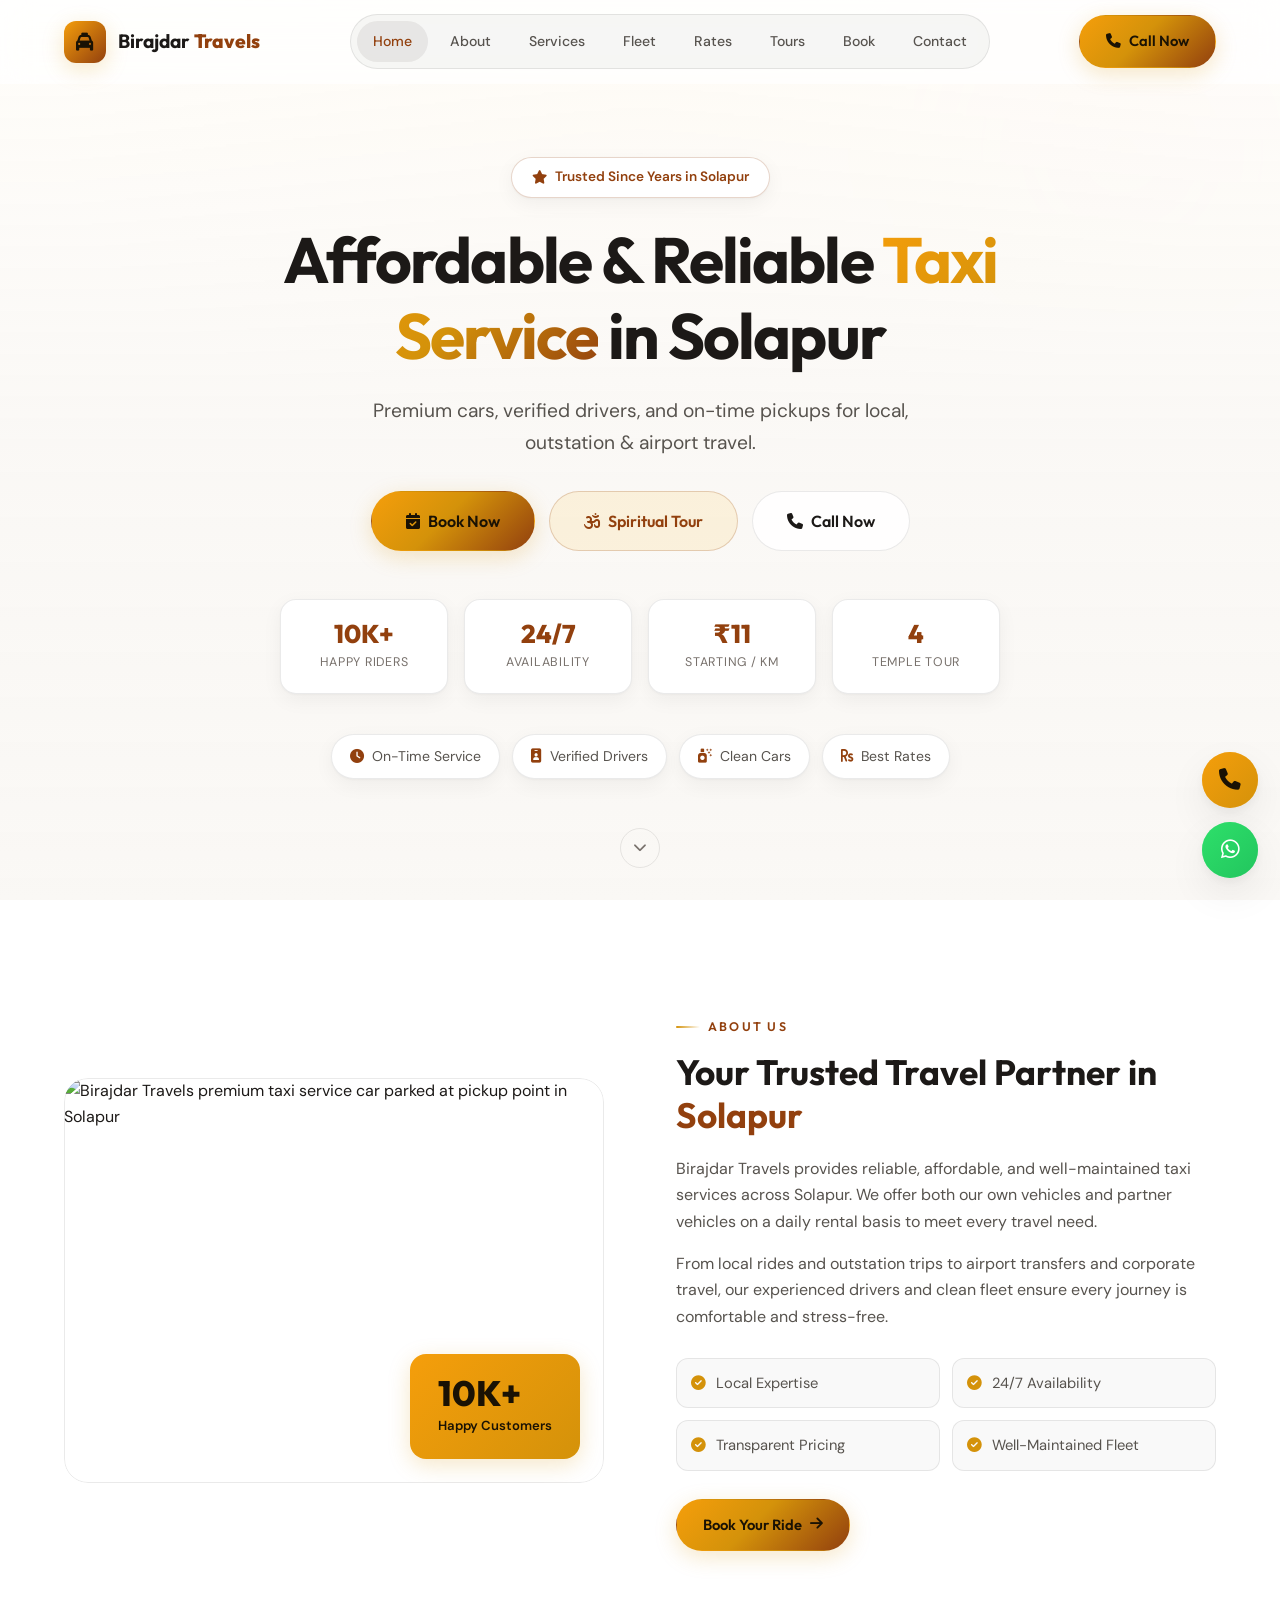
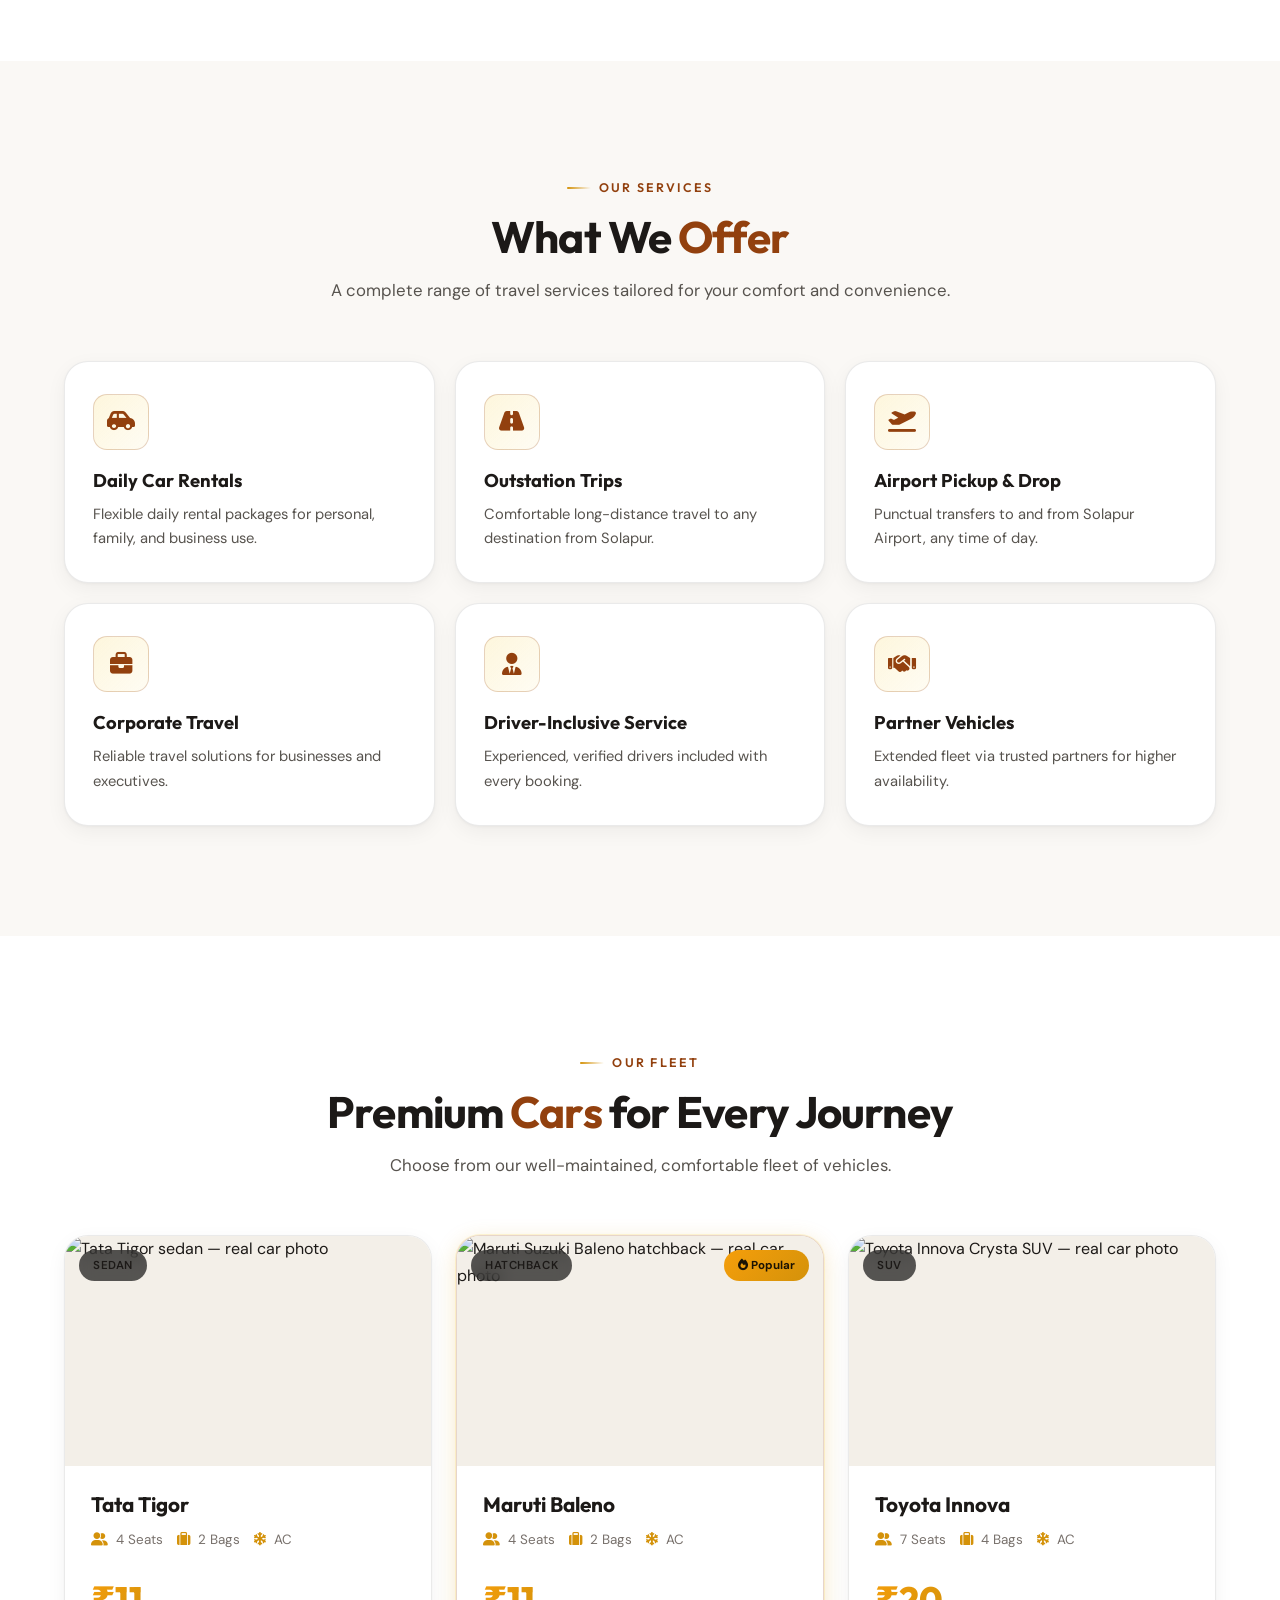
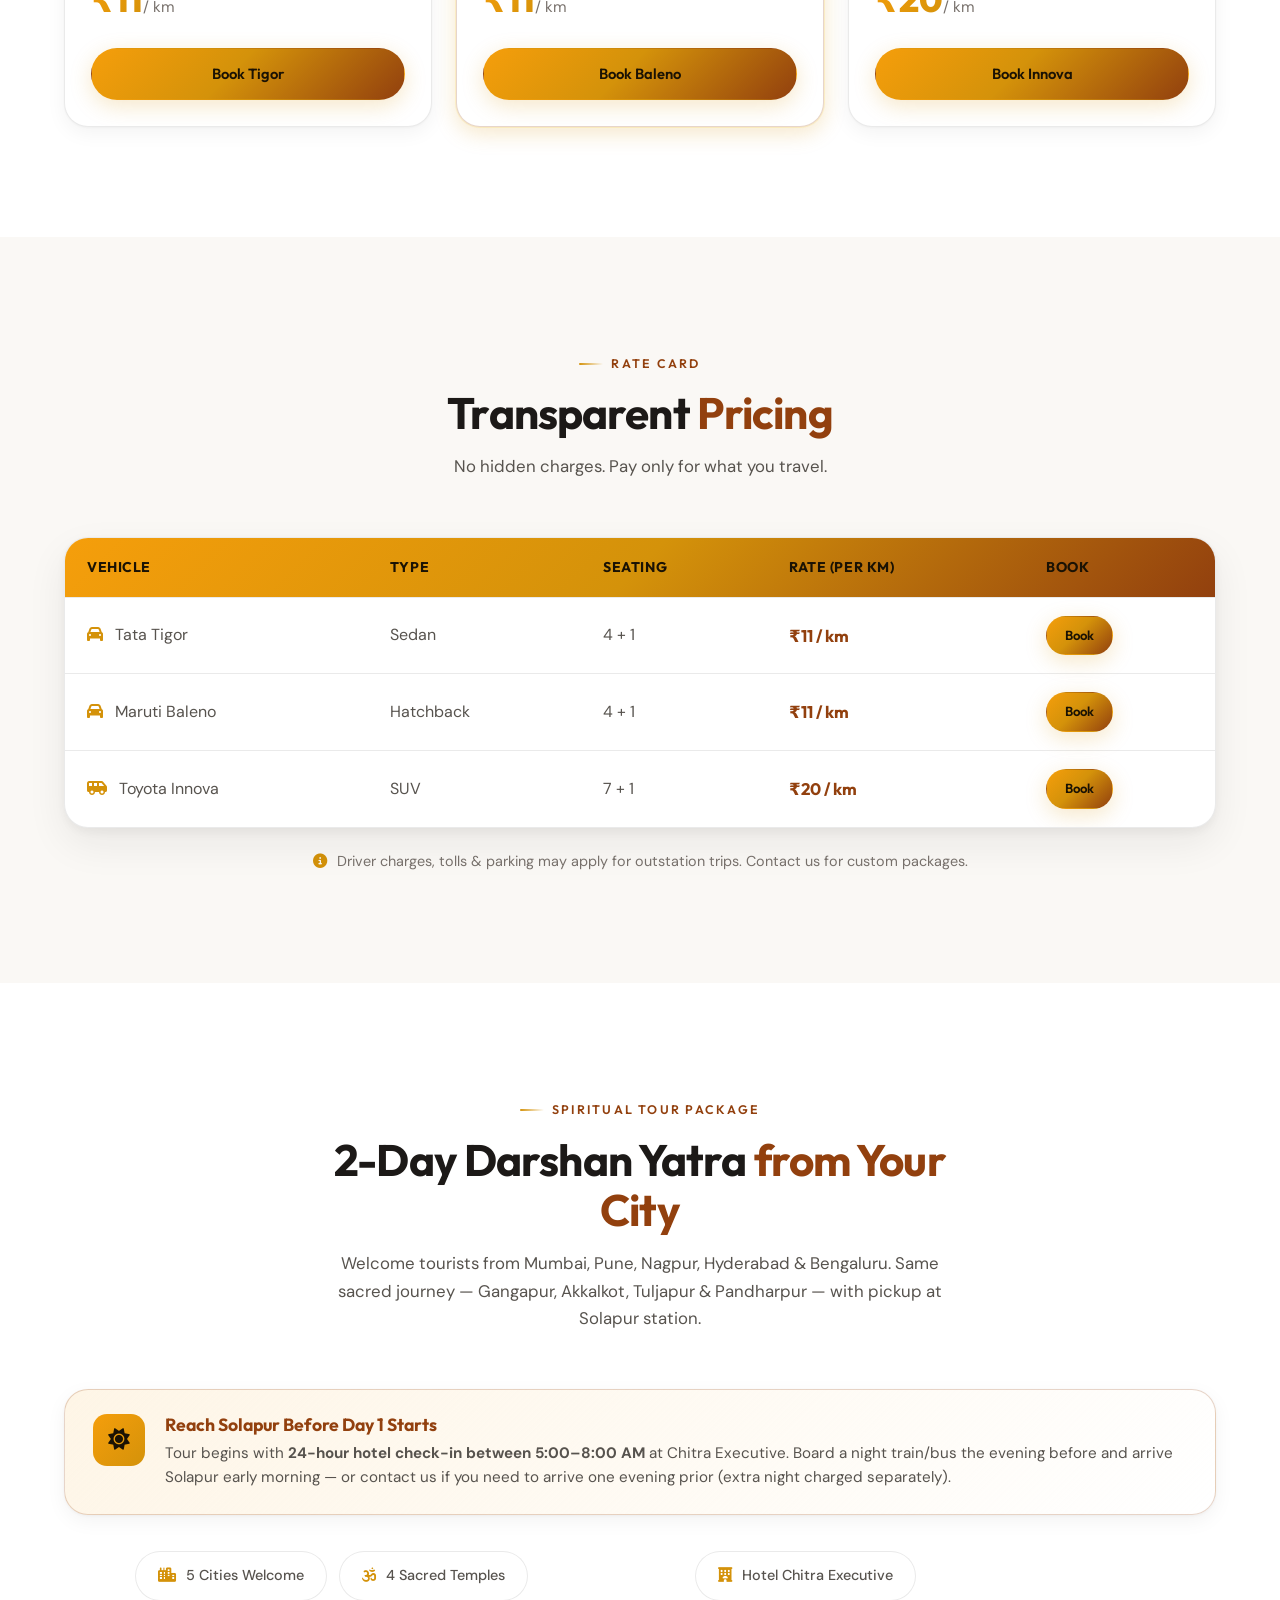
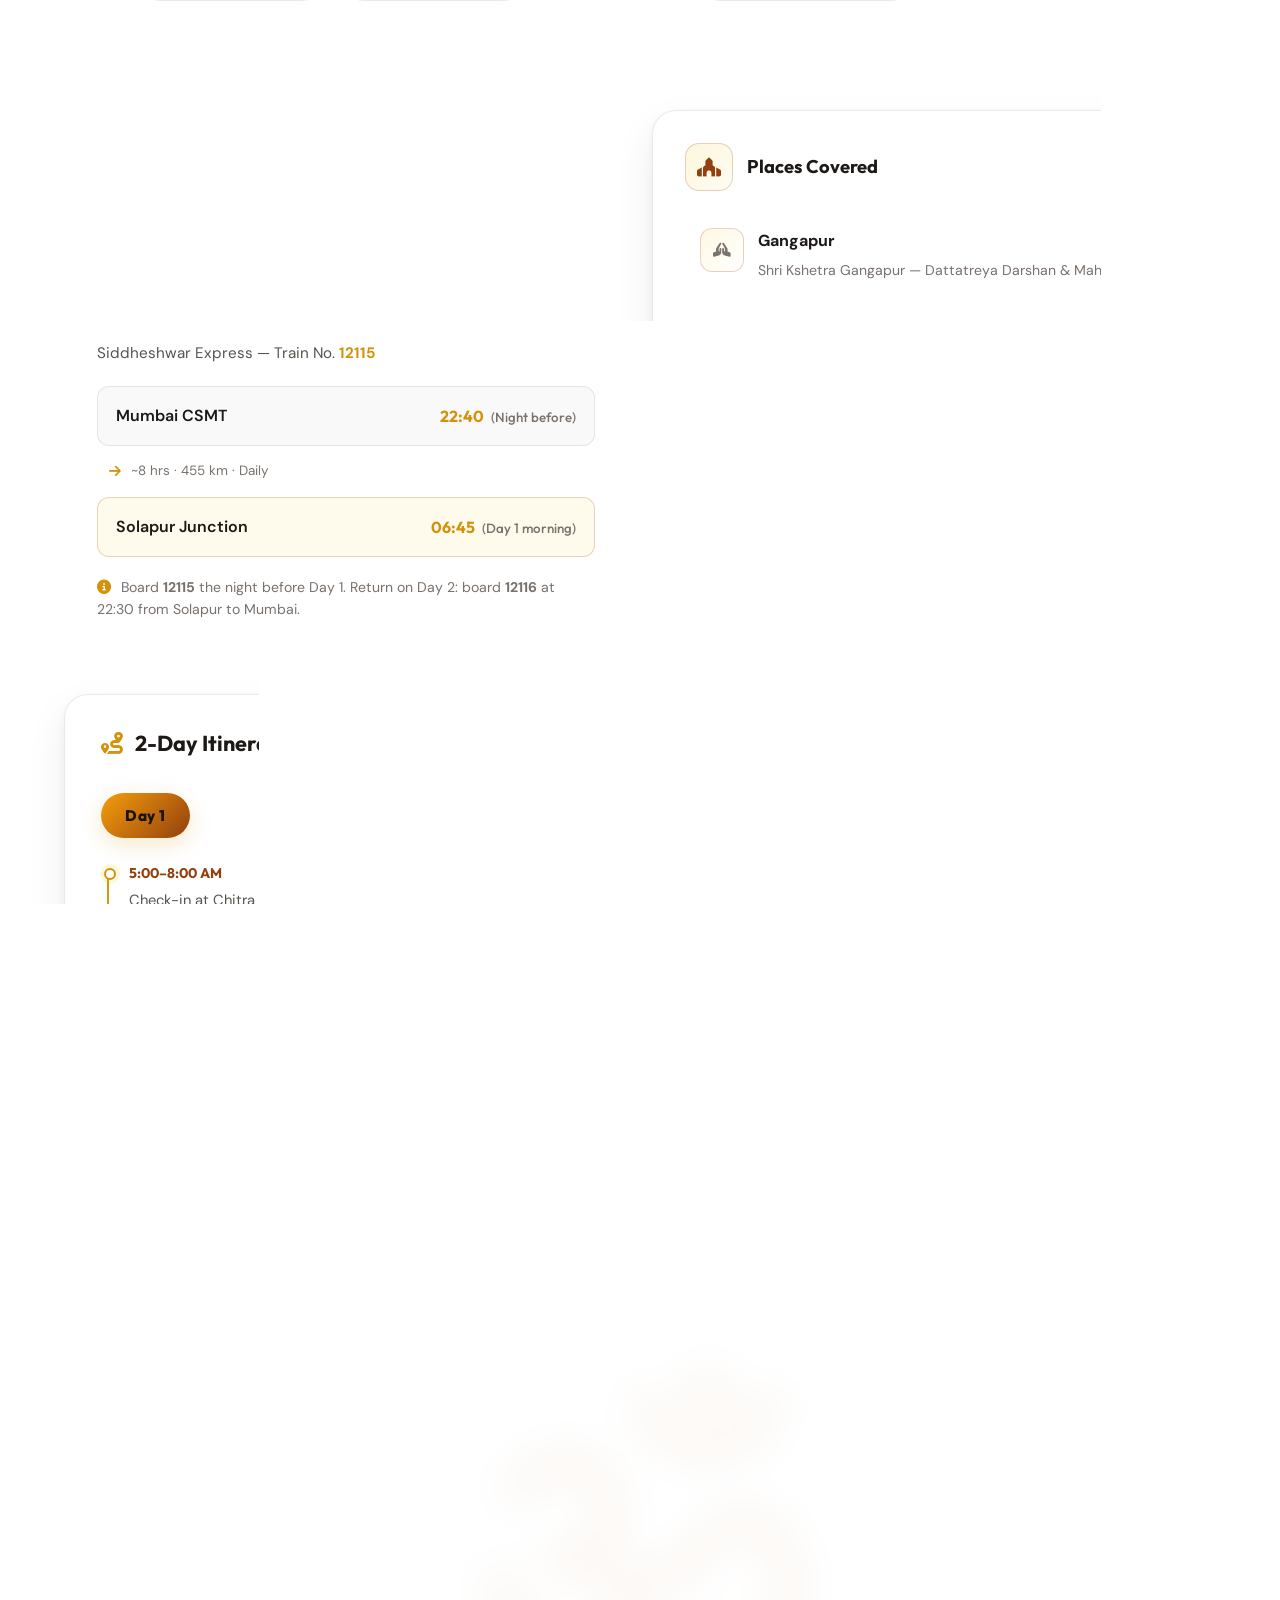
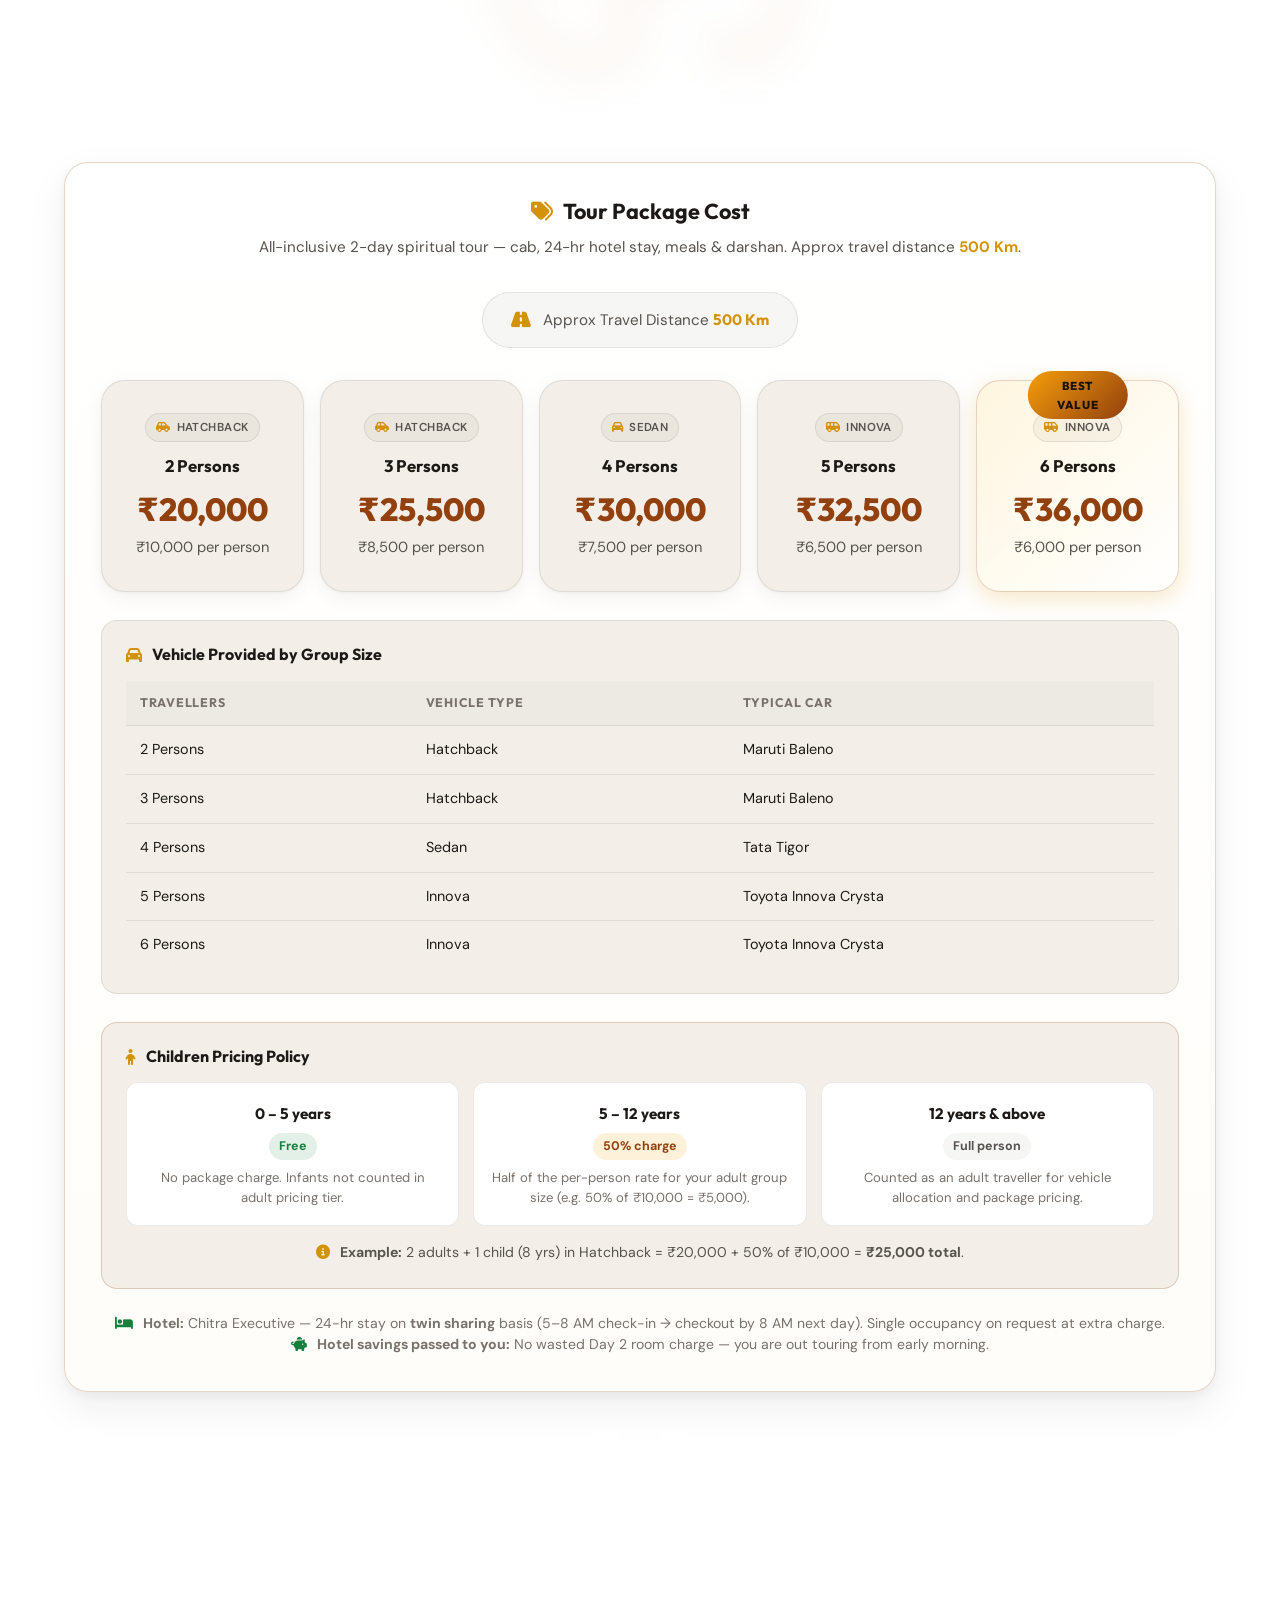
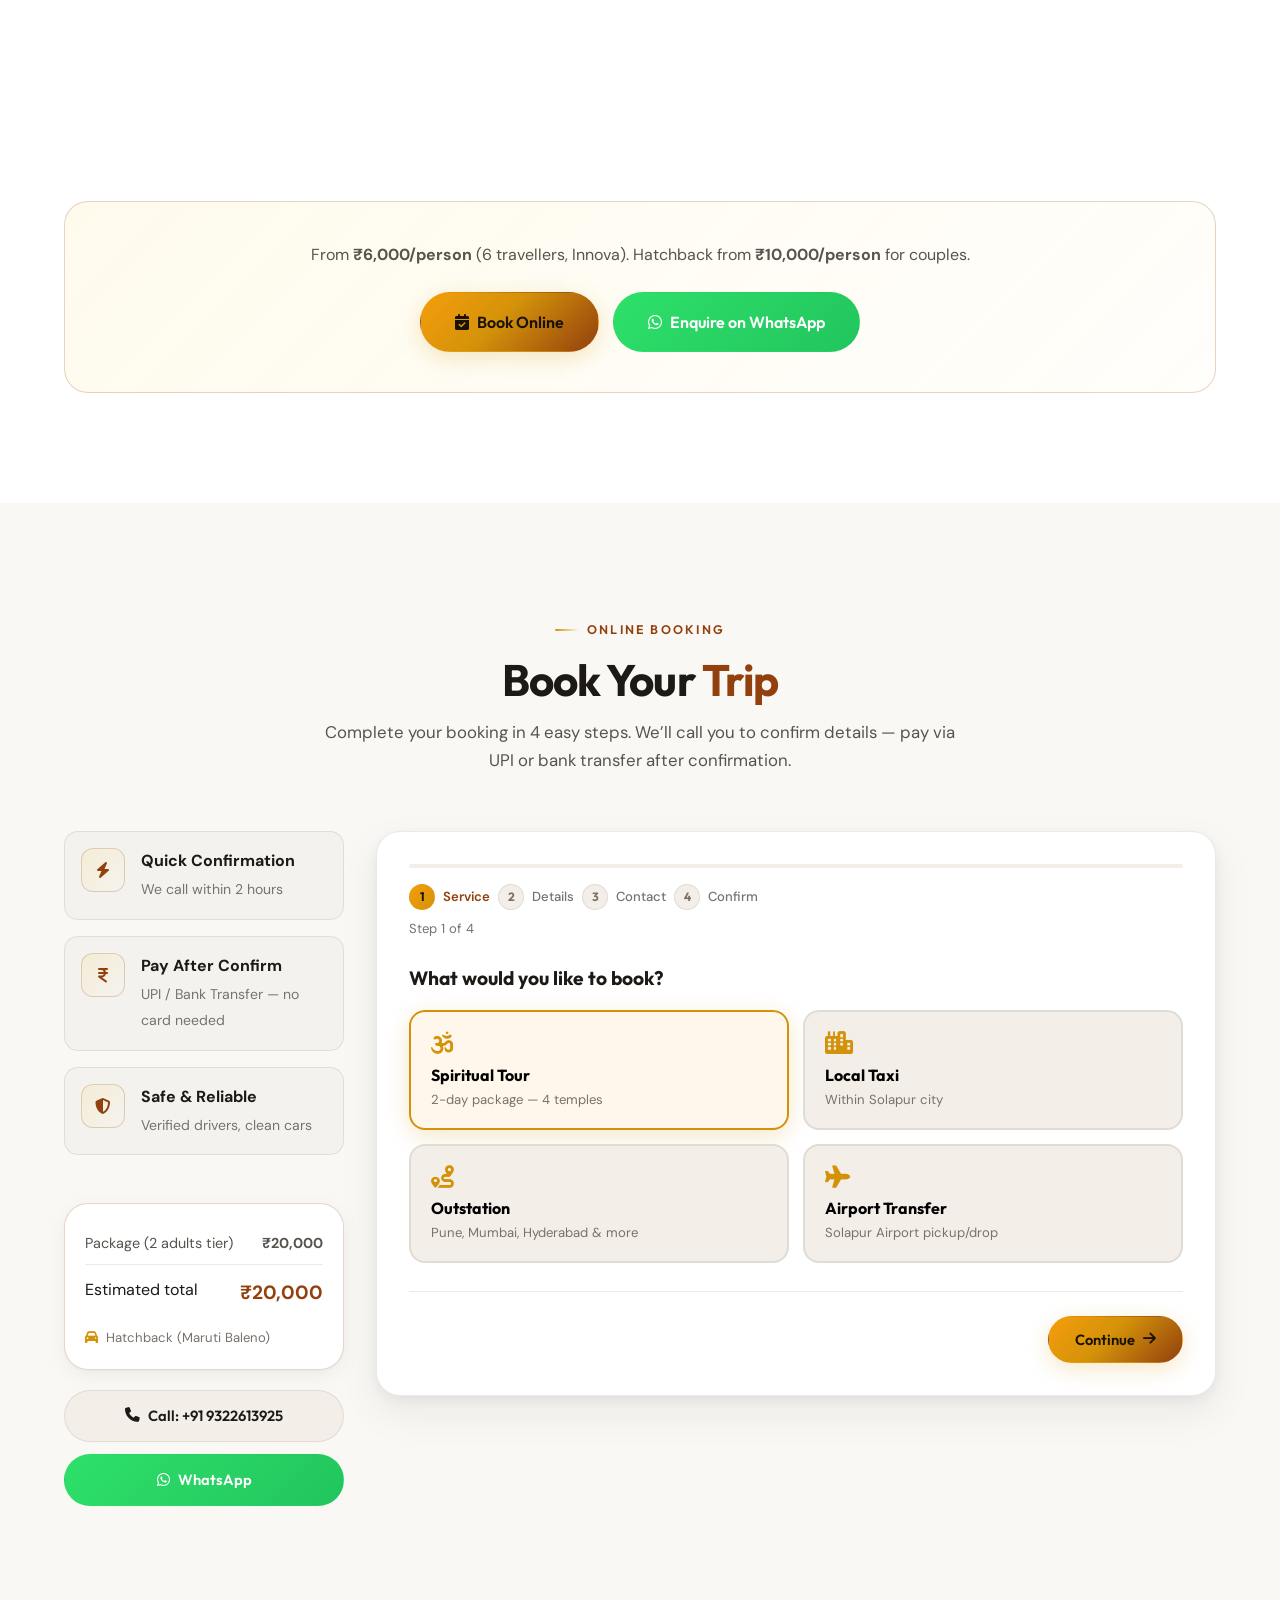
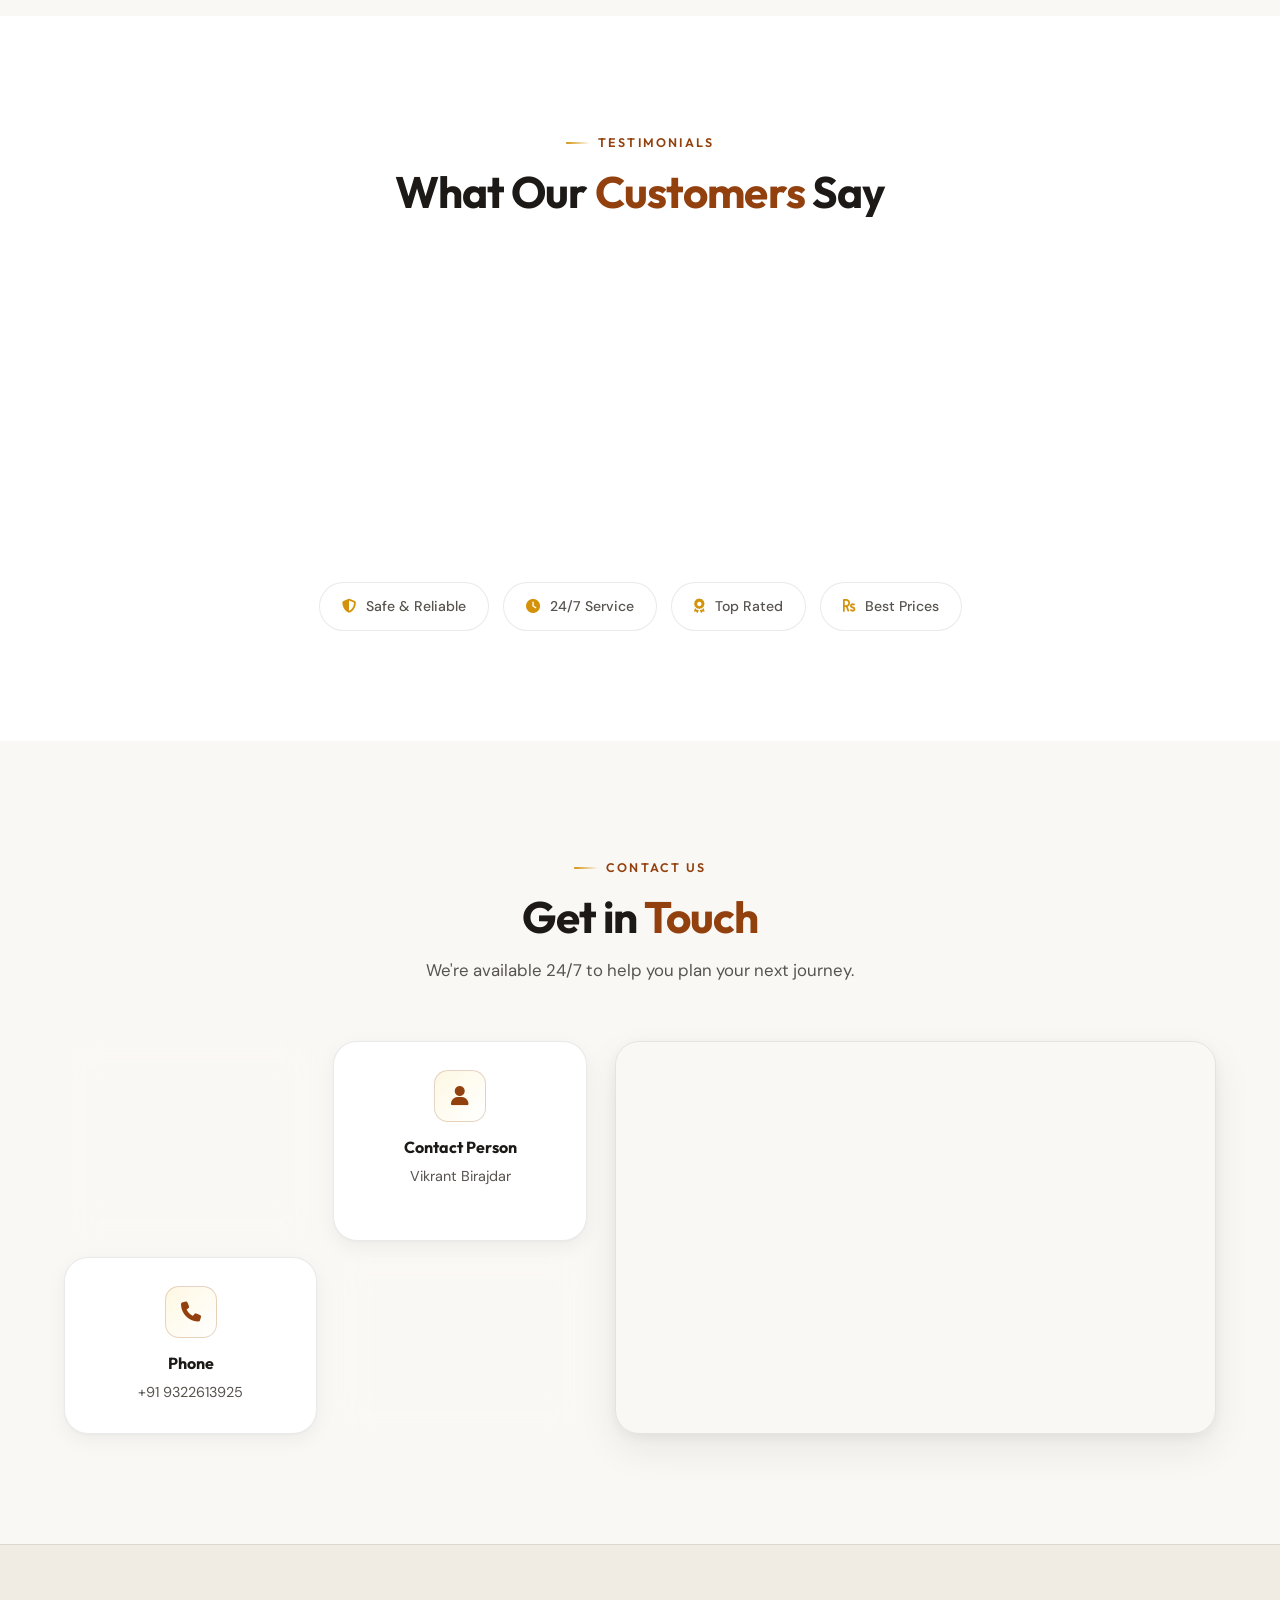
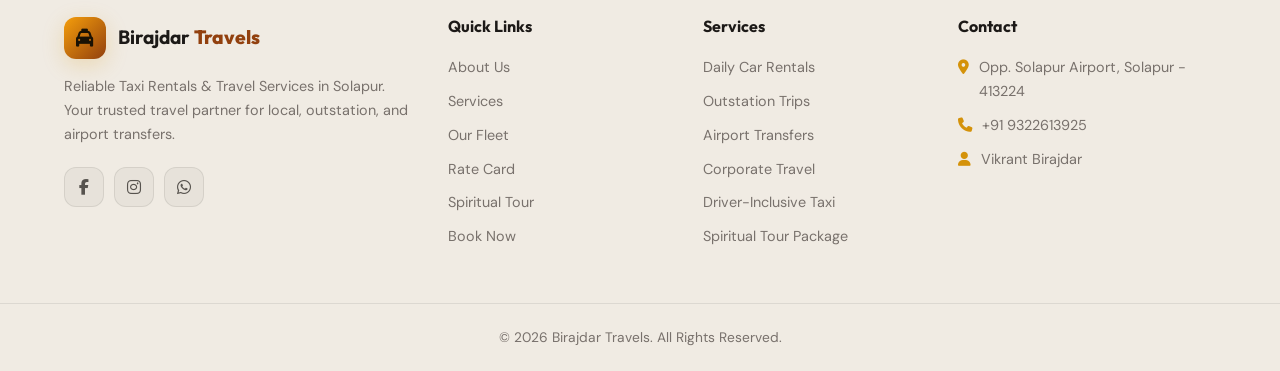
==== commit 6090c211: "Fix booking wizard buttons and init not working - Global [hidden] rule so .btn display no longer ove" ====
--- a/index.html
+++ b/index.html
@@ -782,9 +782,9 @@
         </div>
 
         <div class="bk-nav">
-          <button type="button" class="btn btn-outline" id="bkPrev" hidden><i class="fa-solid fa-arrow-left"></i> Back</button>
+          <button type="button" class="btn btn-outline" id="bkPrev" hidden style="display:none"><i class="fa-solid fa-arrow-left"></i> Back</button>
           <button type="button" class="btn btn-primary" id="bkNext">Continue <i class="fa-solid fa-arrow-right"></i></button>
-          <button type="button" class="btn btn-primary btn-lg" id="bkSubmit" hidden><i class="fa-solid fa-check"></i> Confirm Booking</button>
+          <button type="button" class="btn btn-primary btn-lg" id="bkSubmit" hidden style="display:none"><i class="fa-solid fa-check"></i> Confirm Booking</button>
         </div>
       </div>
     </div>
--- a/styles.css
+++ b/styles.css
@@ -3,6 +3,8 @@
    ═══════════════════════════════════════════ */
 
 *, *::before, *::after { box-sizing: border-box; margin: 0; padding: 0; }
+
+[hidden] { display: none !important; }
 
 :root {
   --bg: #faf8f5;
@@ -2178,6 +2180,10 @@
 
 .bk-nav .btn-primary { margin-left: auto; }
 
+.bk-nav .btn.is-hidden { display: none !important; }
+
+.bk-panel[hidden] { display: none !important; }
+
 /* Confirm page */
 .confirm-page {
   min-height: 100vh;
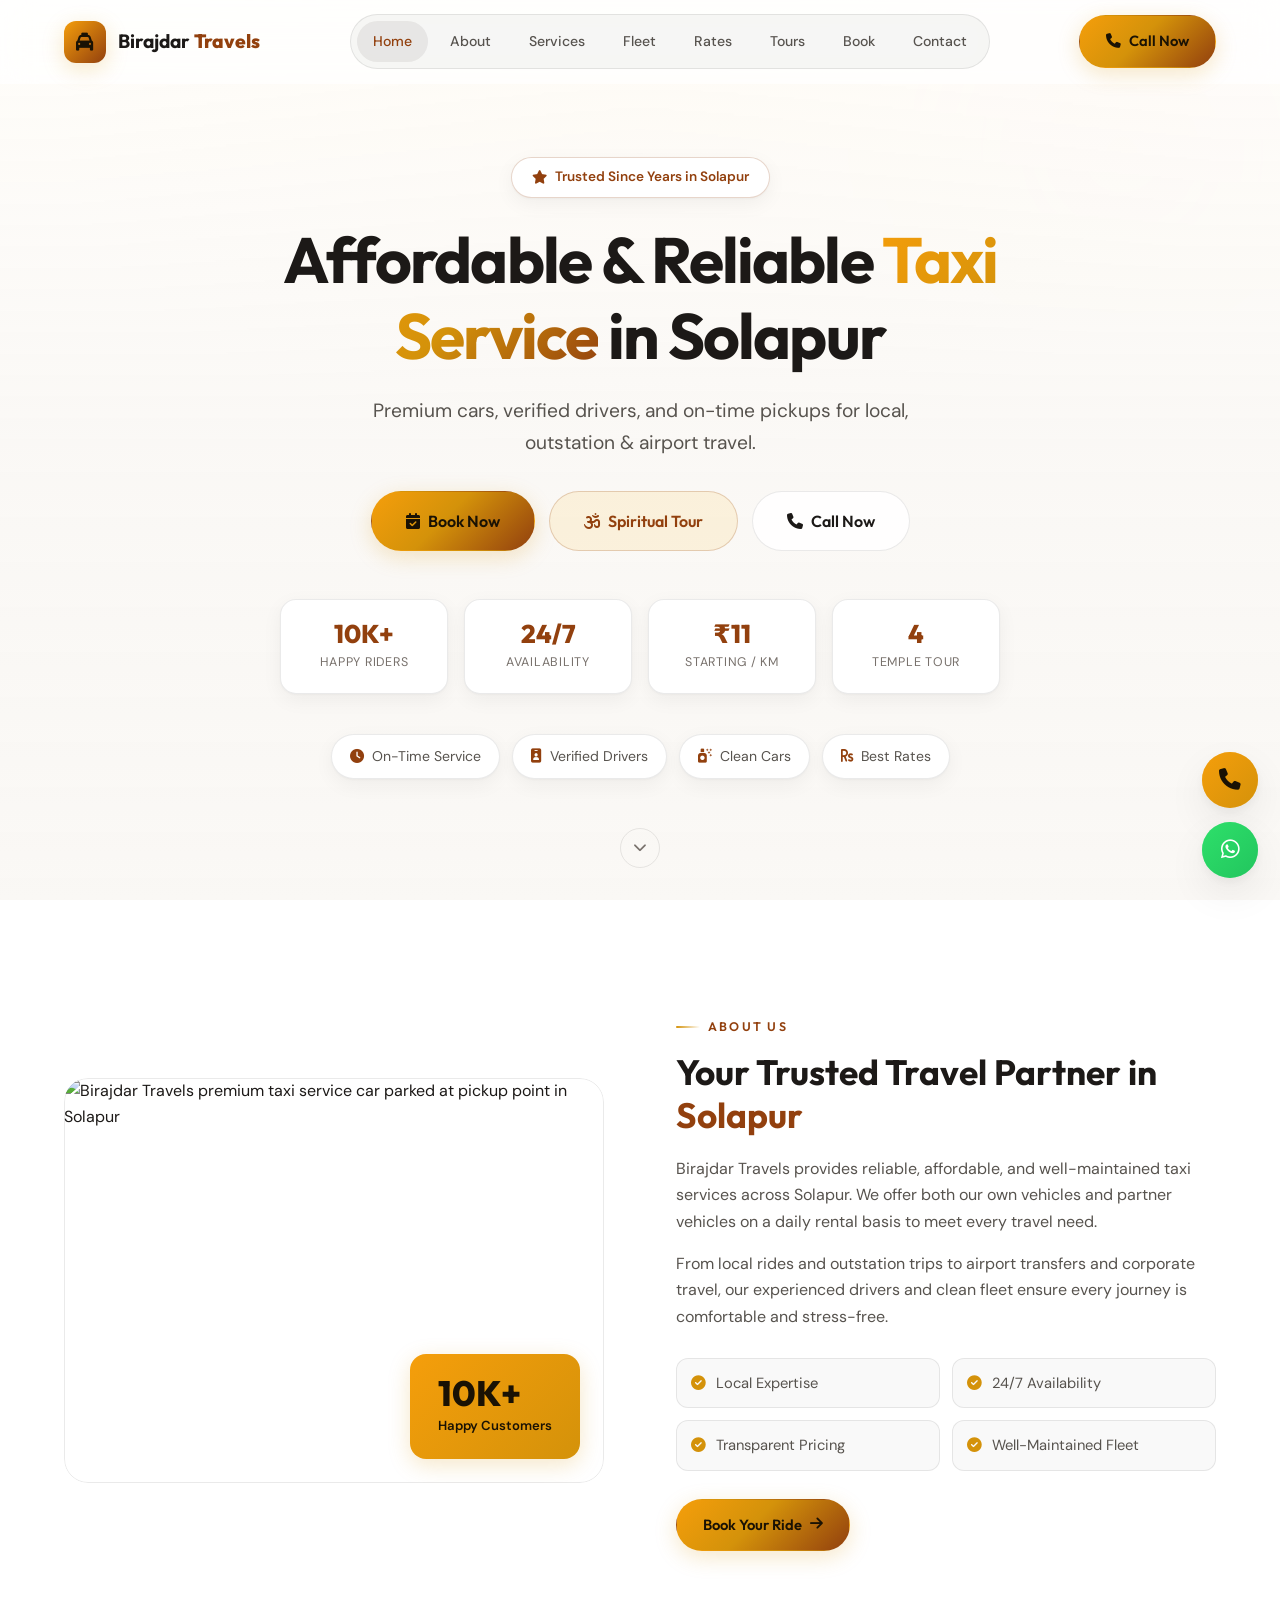
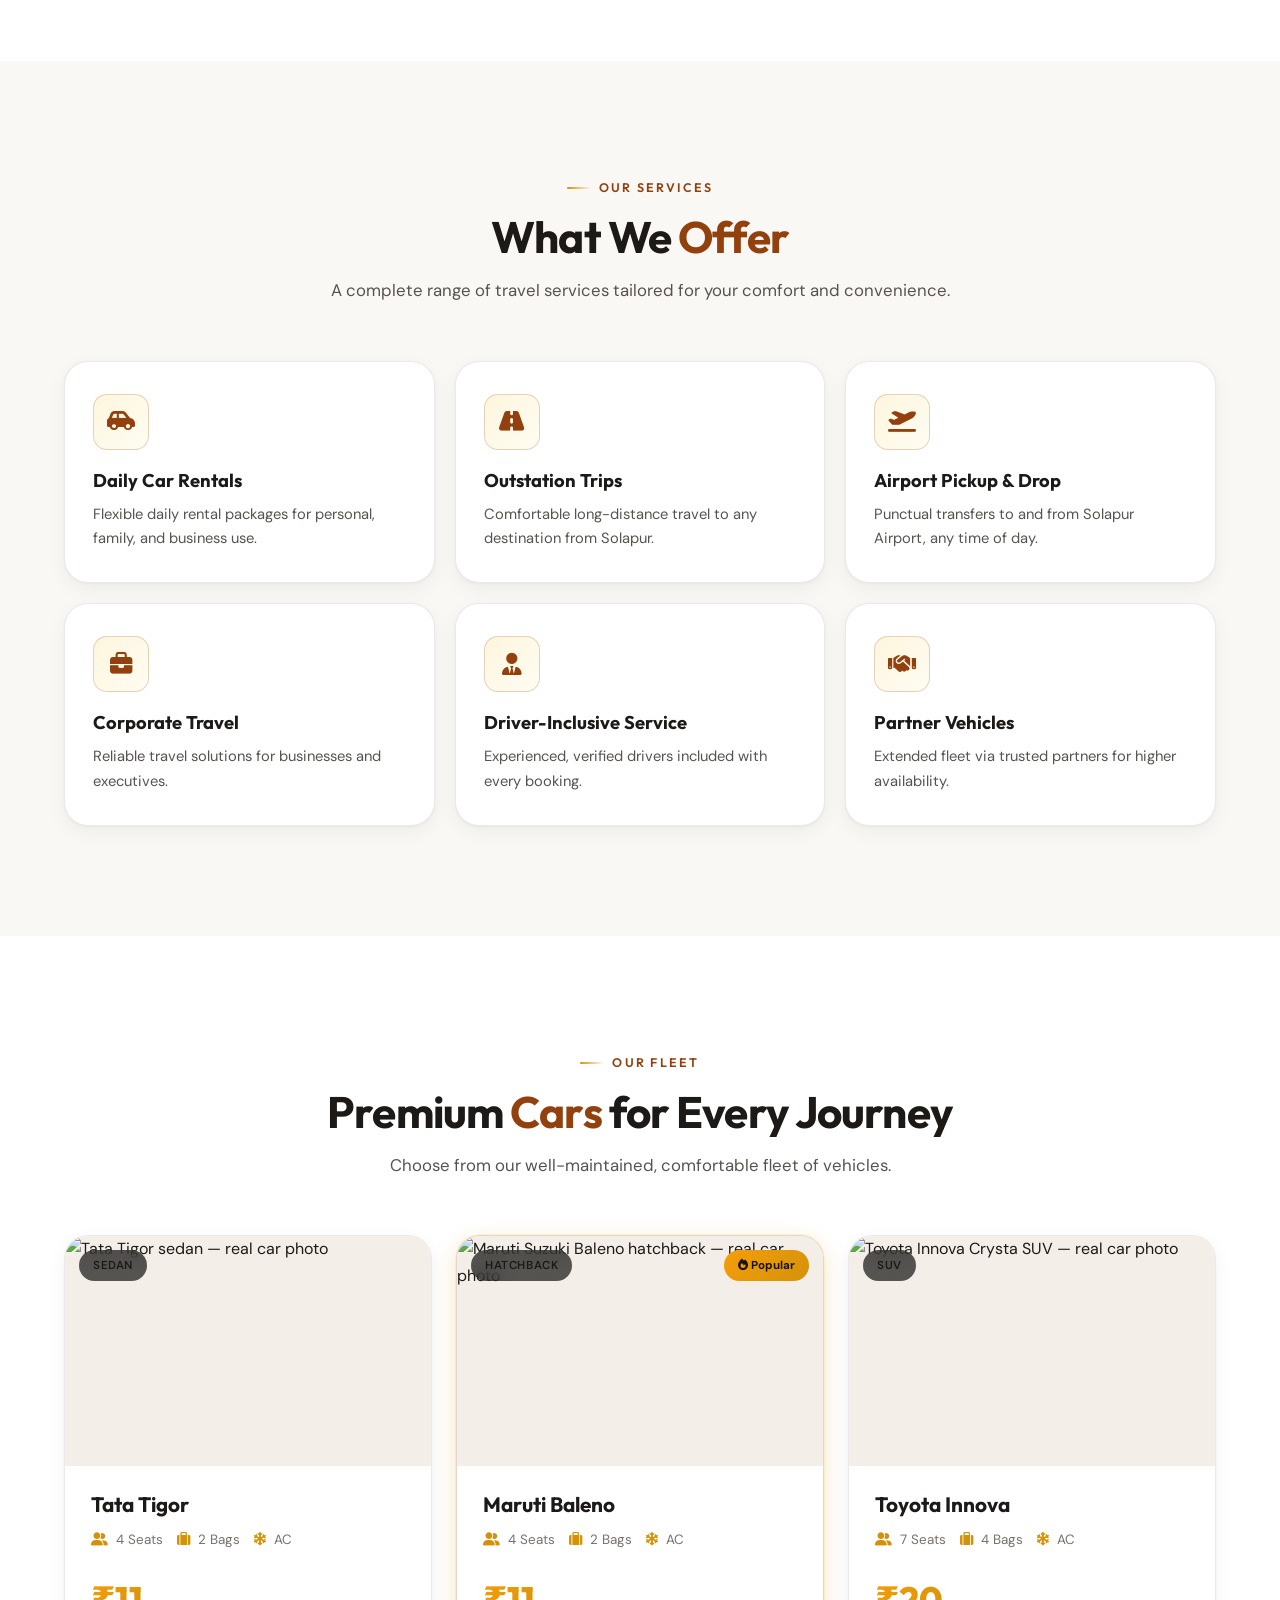
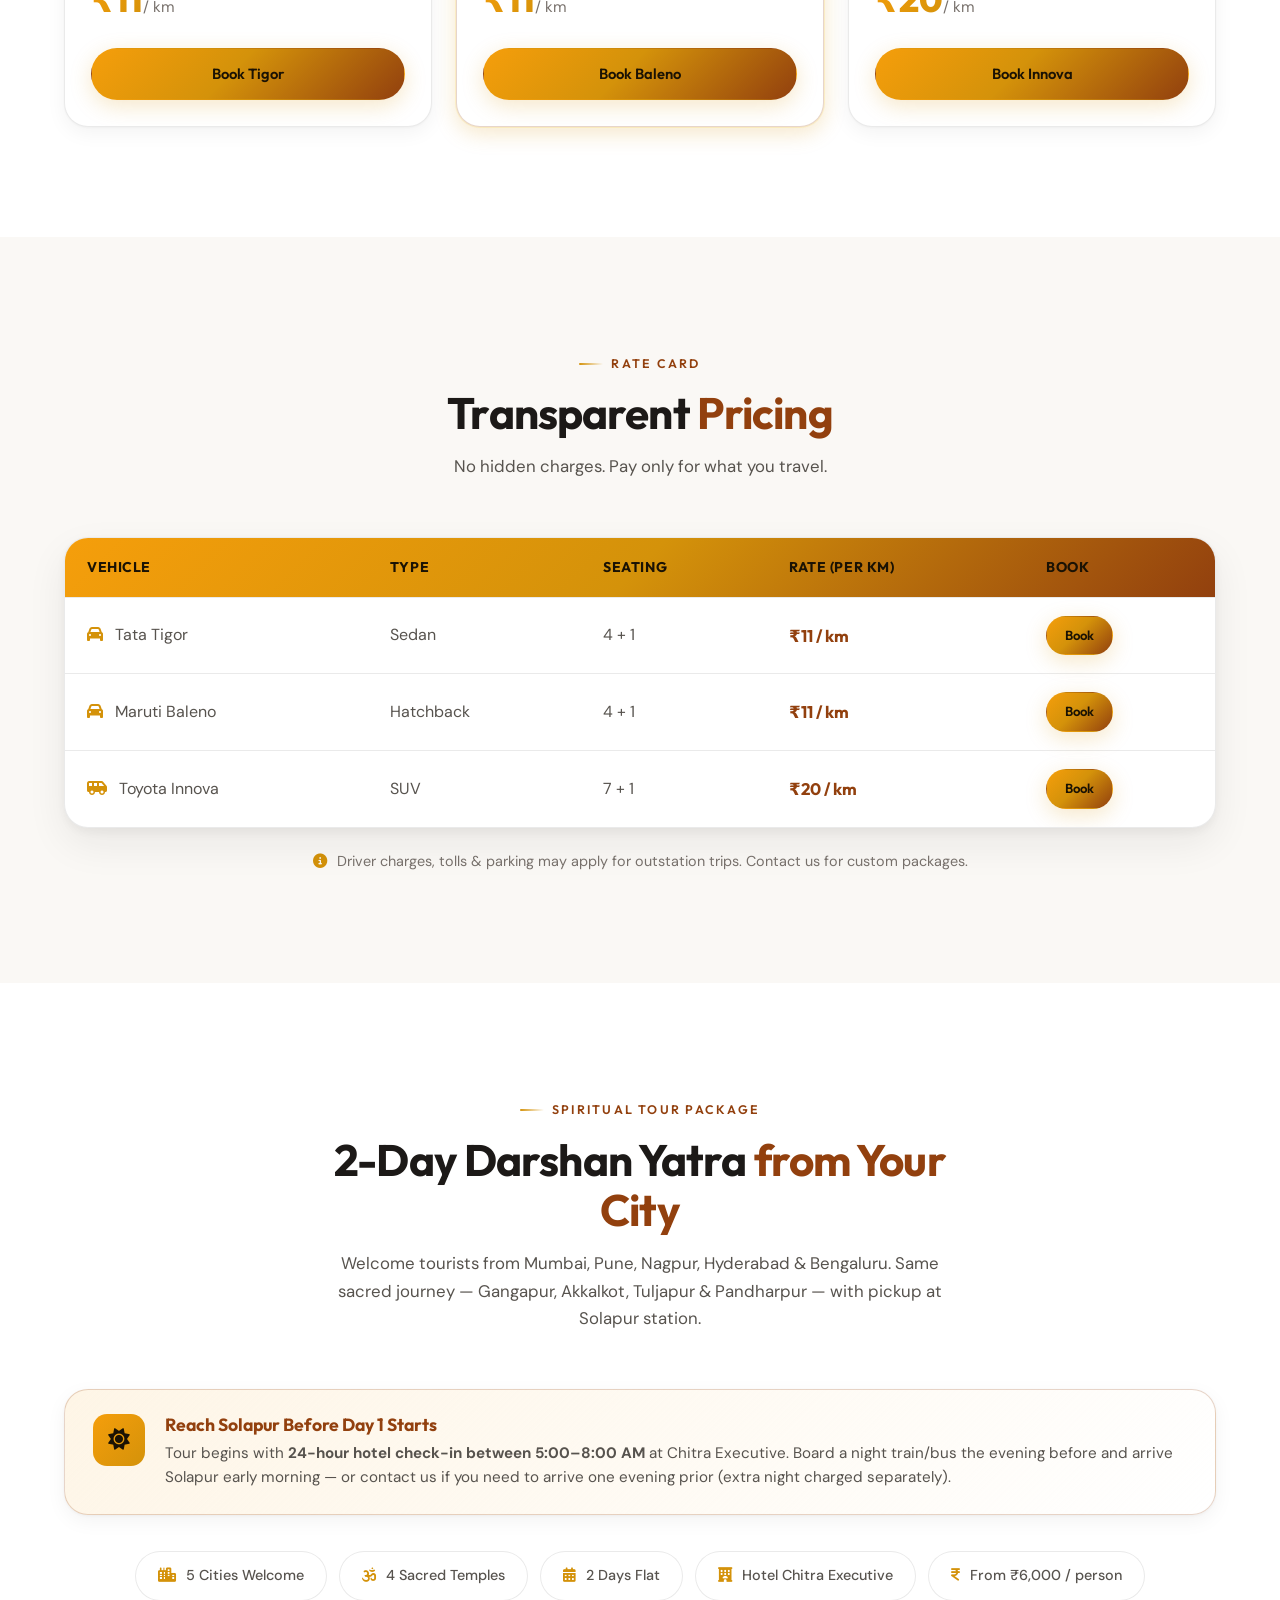
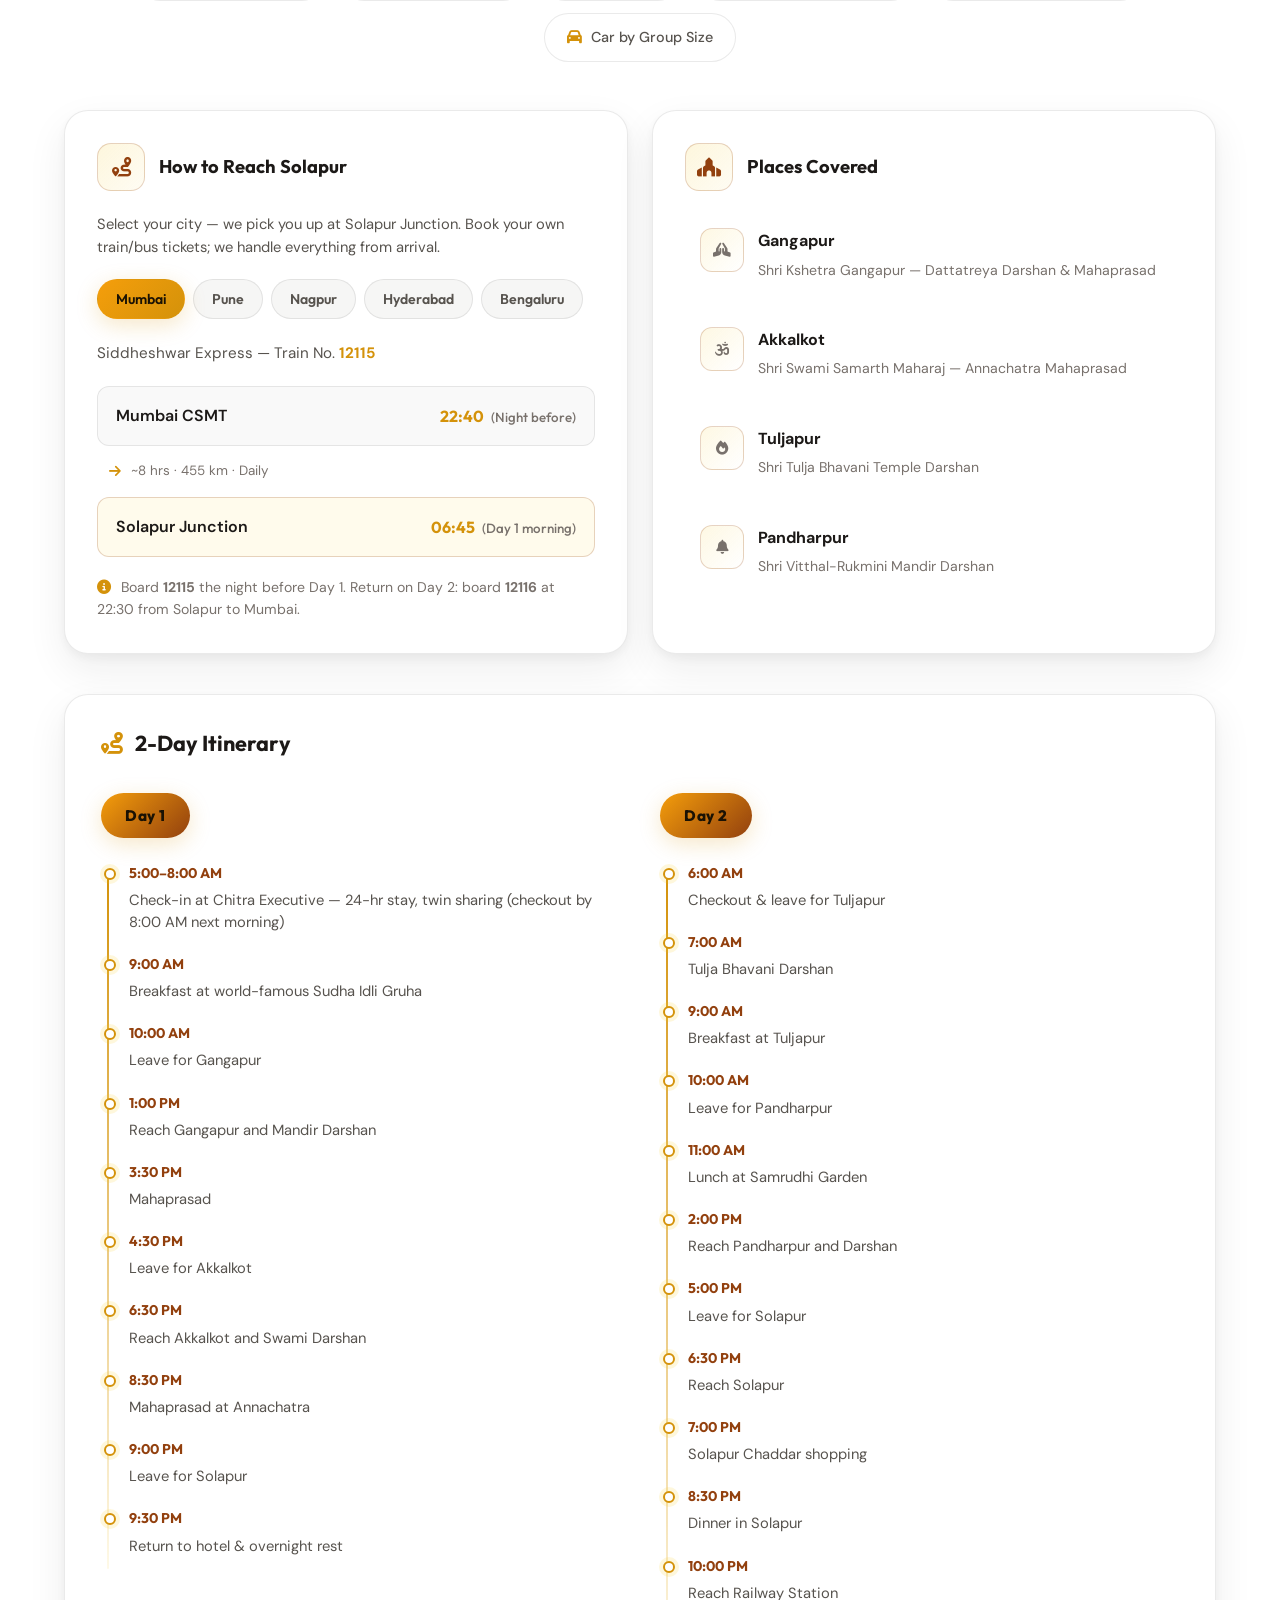
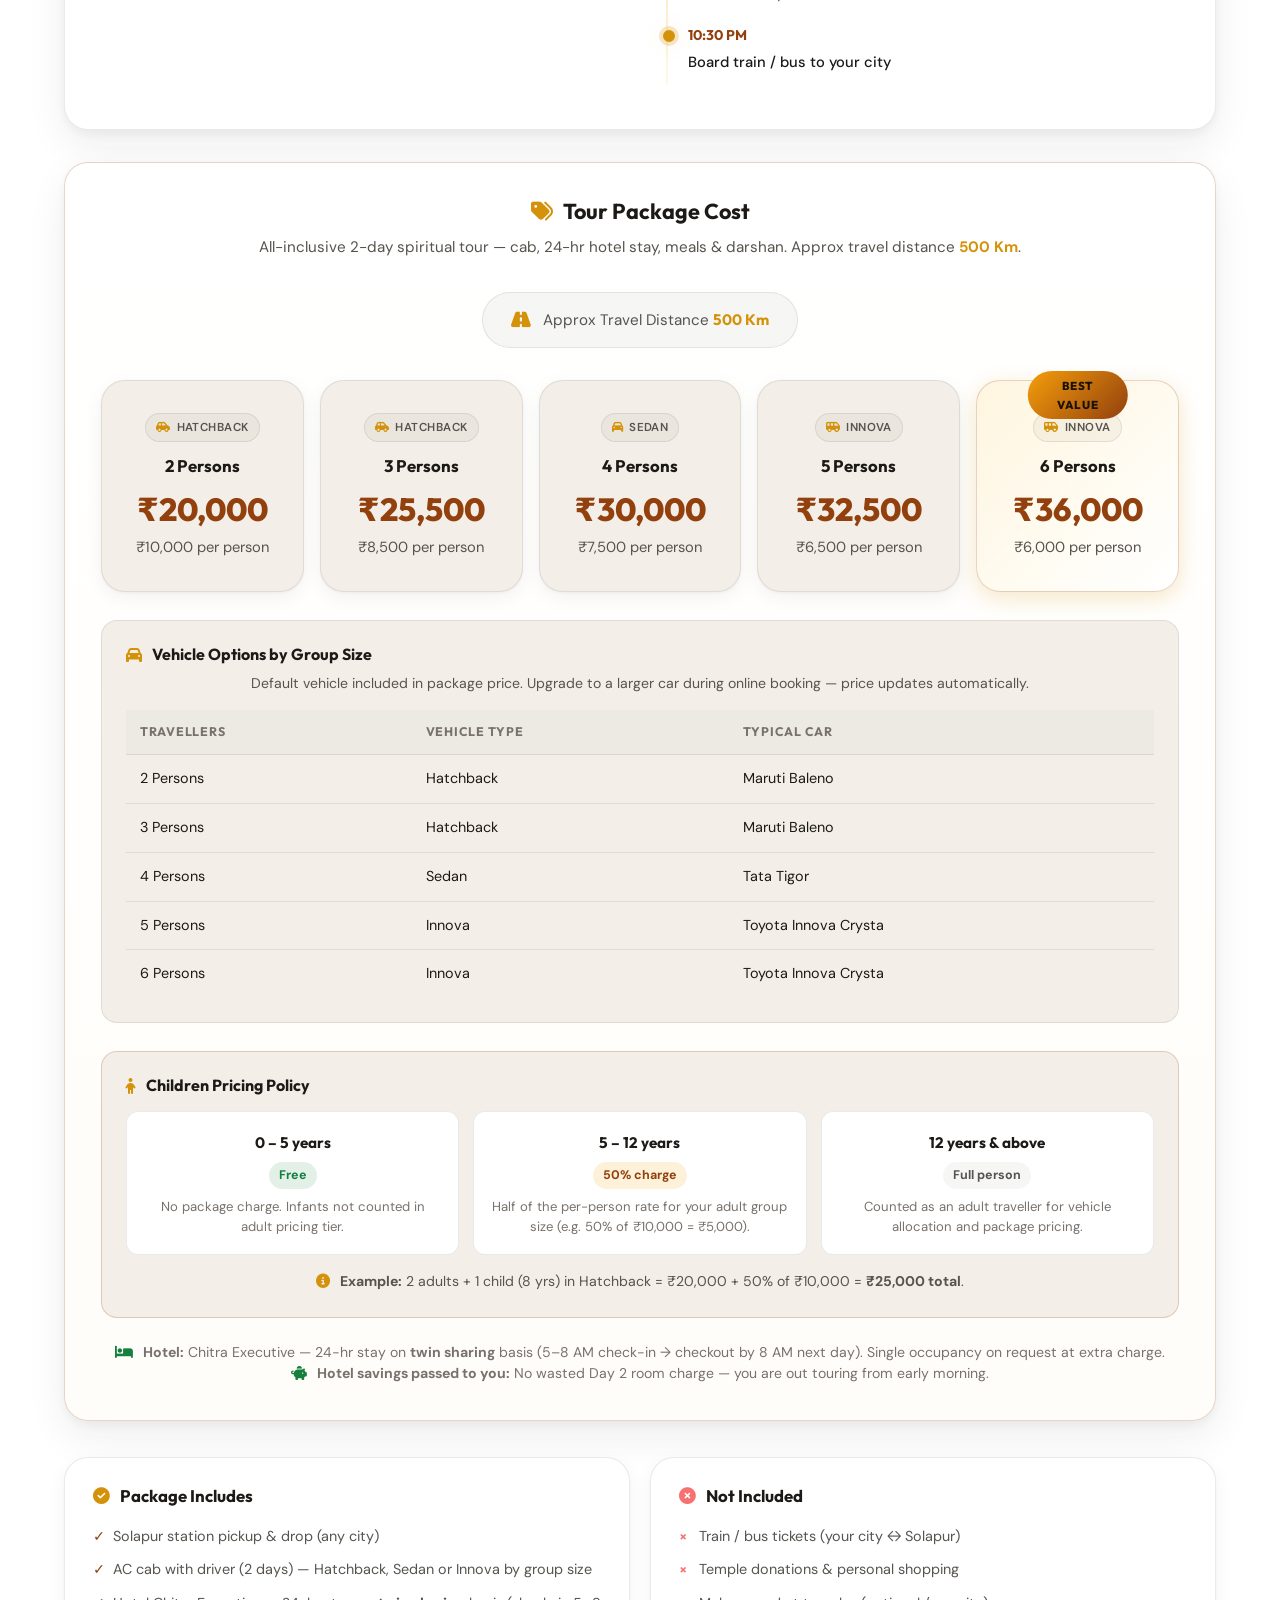
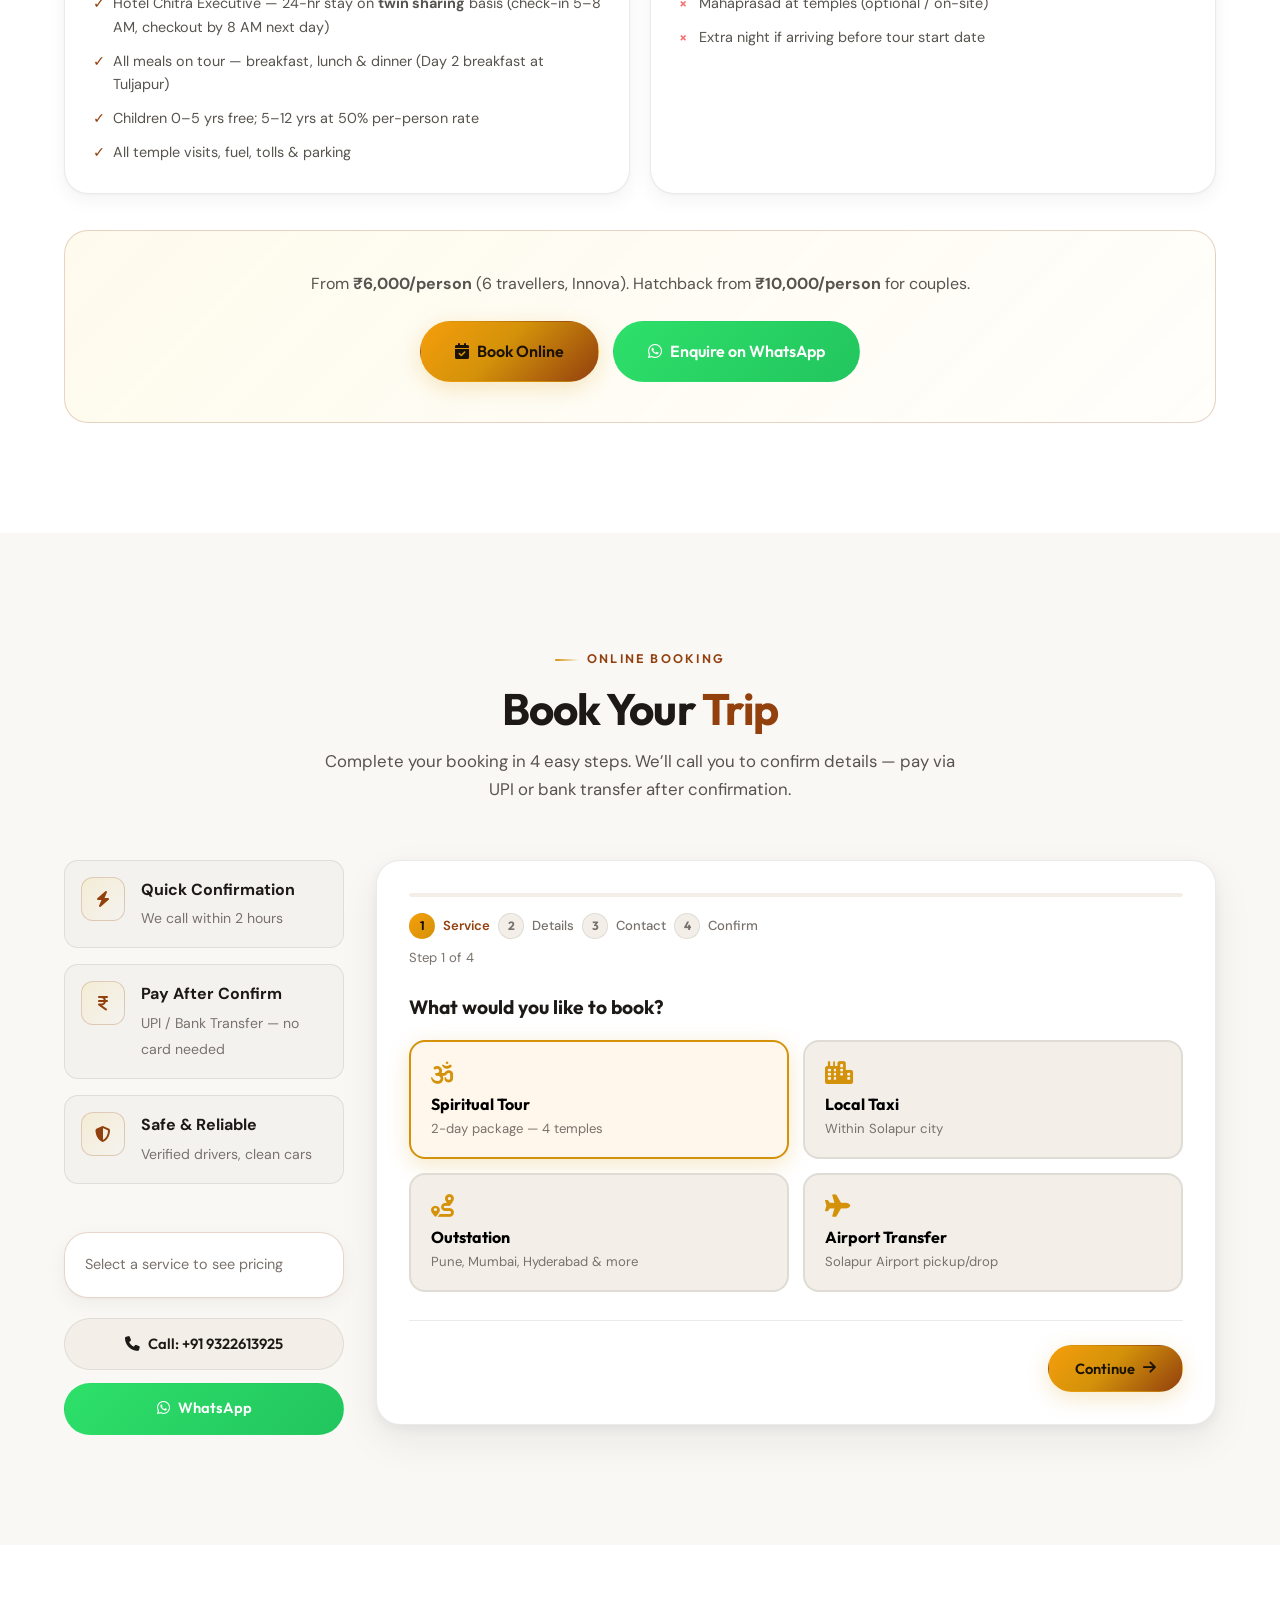
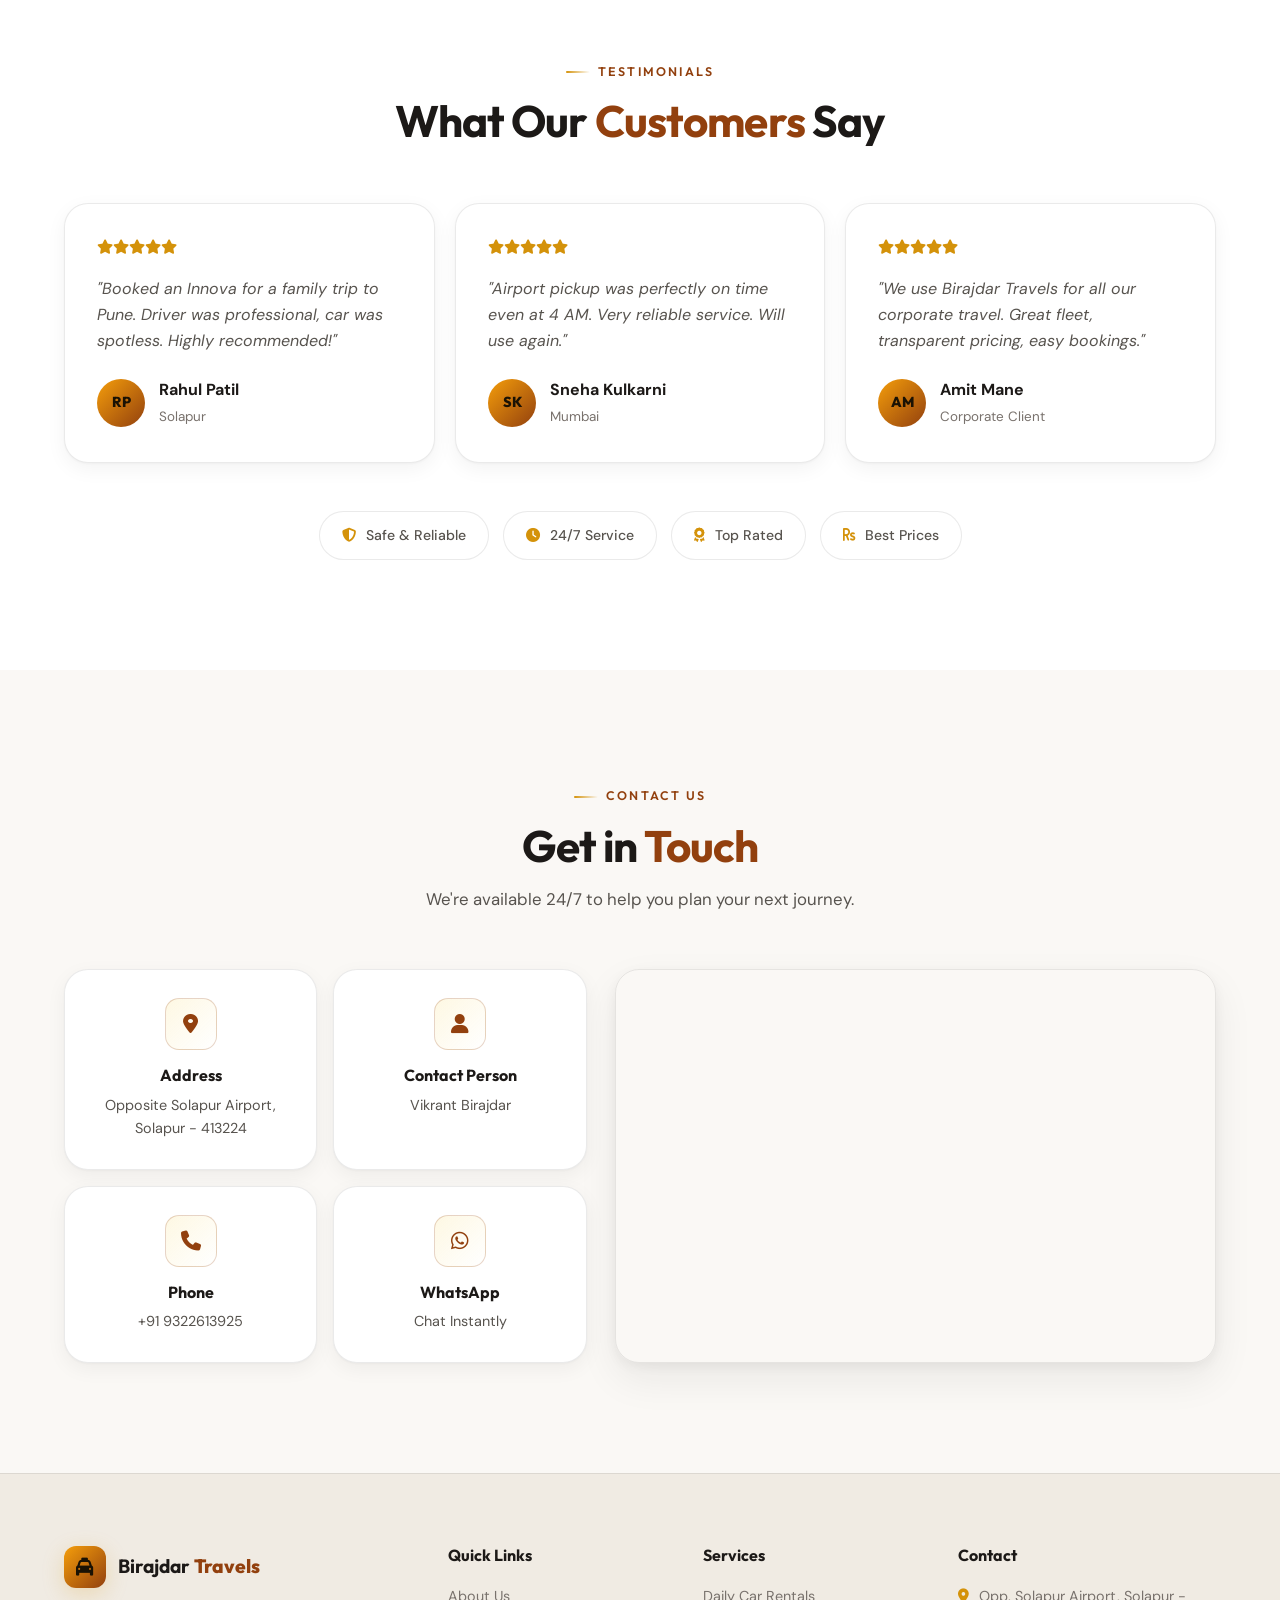
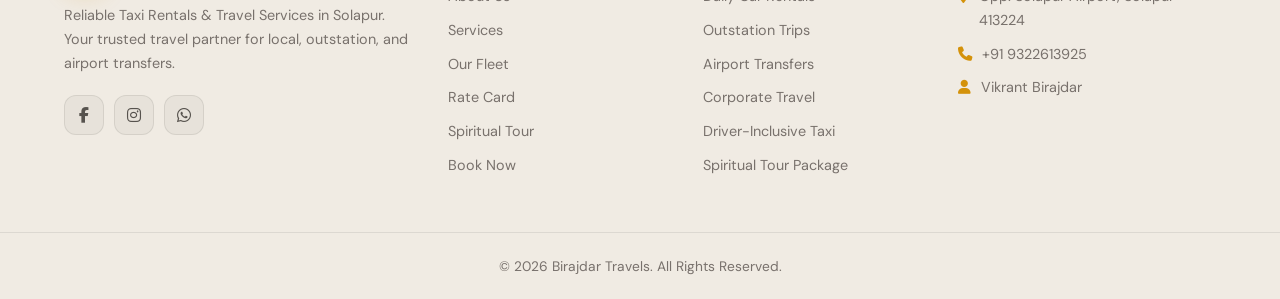
==== commit 0577170f: "Add vehicle choice to spiritual tour booking with dynamic pricing Customers can select Hatchback, Se" ====
--- a/index.html
+++ b/index.html
@@ -528,7 +528,8 @@
         </div>
 
         <div class="vehicle-allocation reveal">
-          <h4><i class="fa-solid fa-car"></i> Vehicle Provided by Group Size</h4>
+          <h4><i class="fa-solid fa-car"></i> Vehicle Options by Group Size</h4>
+          <p class="vehicle-allocation-note">Default vehicle included in package price. Upgrade to a larger car during online booking — price updates automatically.</p>
           <table class="vehicle-table">
             <thead>
               <tr>
@@ -711,6 +712,17 @@
                 <input type="number" id="bkChildFree" min="0" max="6" value="0" />
               </div>
             </div>
+            <div class="form-row">
+              <div class="form-group">
+                <label for="bkTourVehicle">Choose Vehicle</label>
+                <select id="bkTourVehicle">
+                  <option value="hatchback">Hatchback — Maruti Baleno — ₹20,000 (recommended)</option>
+                  <option value="sedan">Sedan — Tata Tigor — ₹22,000</option>
+                  <option value="innova">Innova — Toyota Innova Crysta — ₹26,000</option>
+                </select>
+                <p class="form-hint"><i class="fa-solid fa-car"></i> Default vehicle shown for your group — upgrade anytime; price updates instantly.</p>
+              </div>
+            </div>
             <p class="form-hint"><i class="fa-solid fa-circle-info"></i> Reach Solapur early morning before Day 1. Train/bus tickets booked separately.</p>
           </div>
 
--- a/styles.css
+++ b/styles.css
@@ -1382,6 +1382,13 @@
 .vehicle-allocation h4 i,
 .children-policy h4 i { color: var(--gold); }
 
+.vehicle-allocation-note {
+  font-size: 0.88rem;
+  color: var(--text-secondary);
+  margin: -8px 0 16px;
+  line-height: 1.5;
+}
+
 .vehicle-table {
   width: 100%;
   border-collapse: collapse;
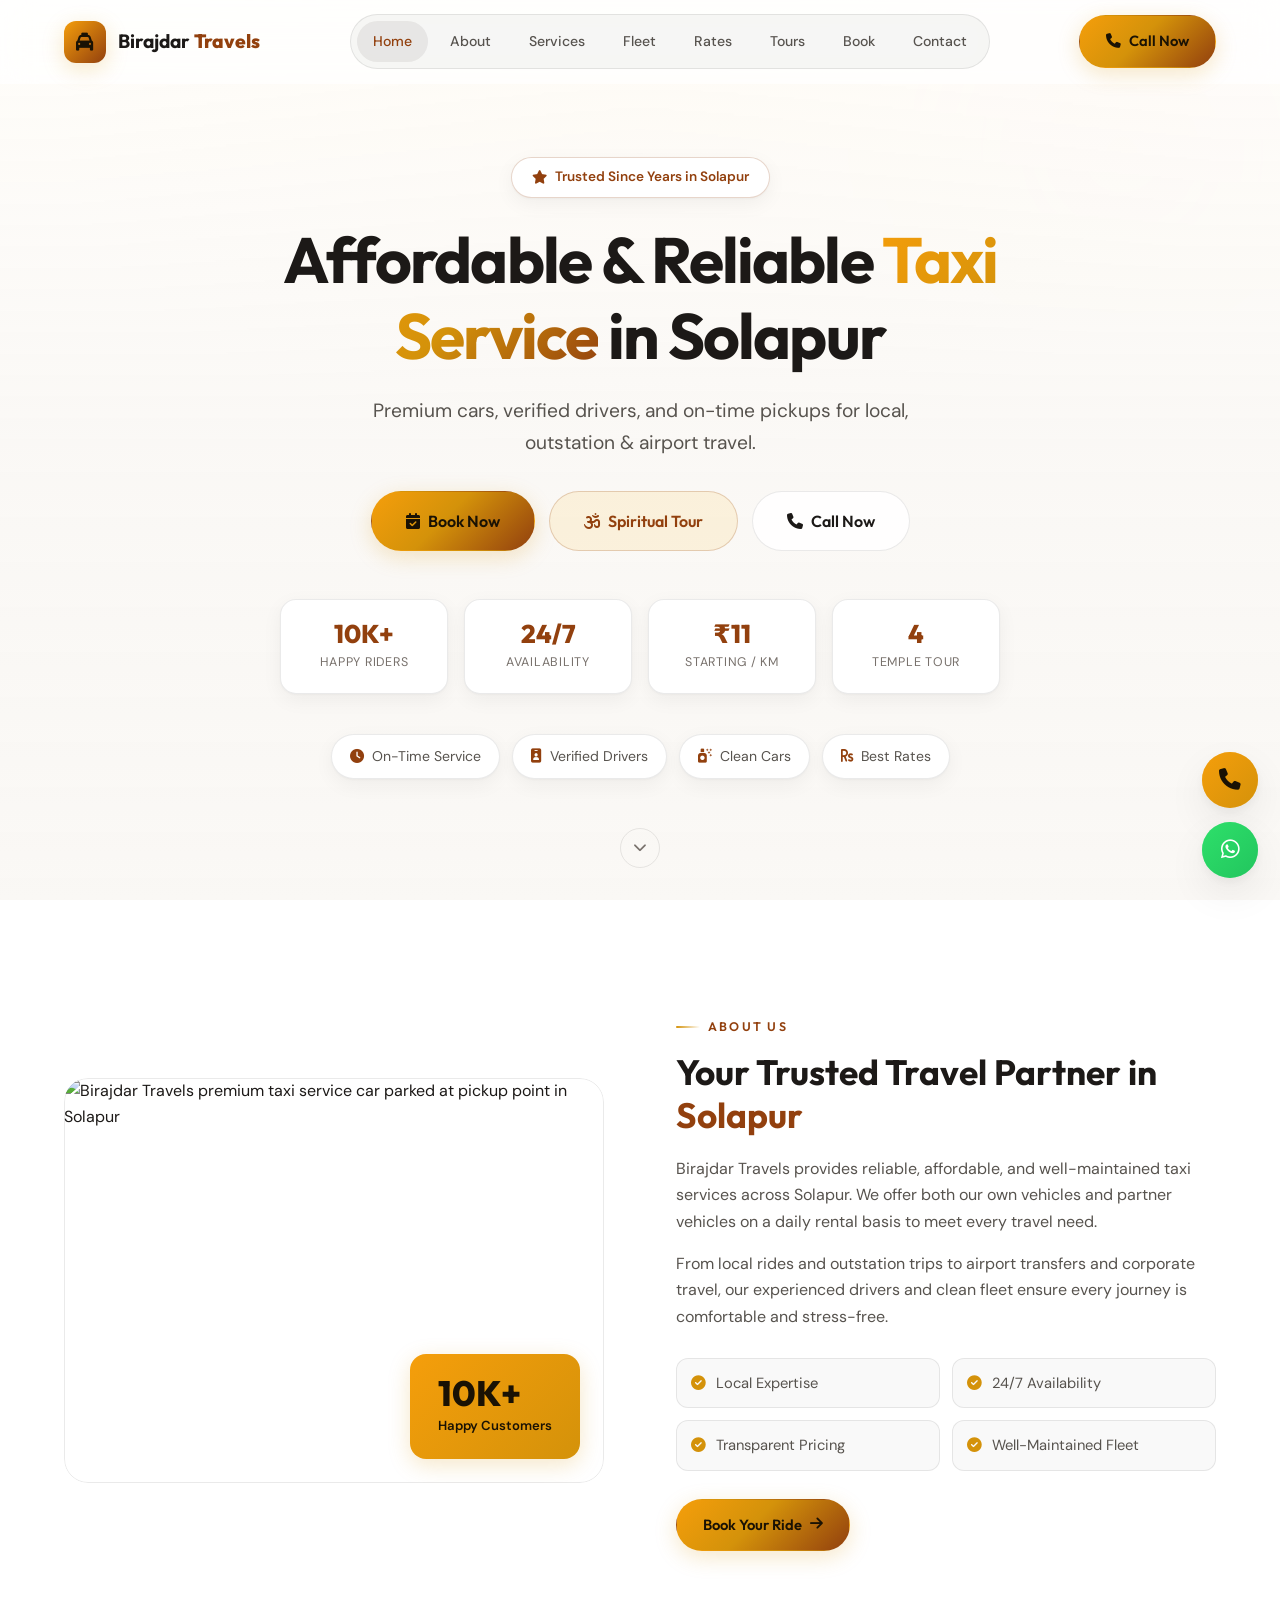
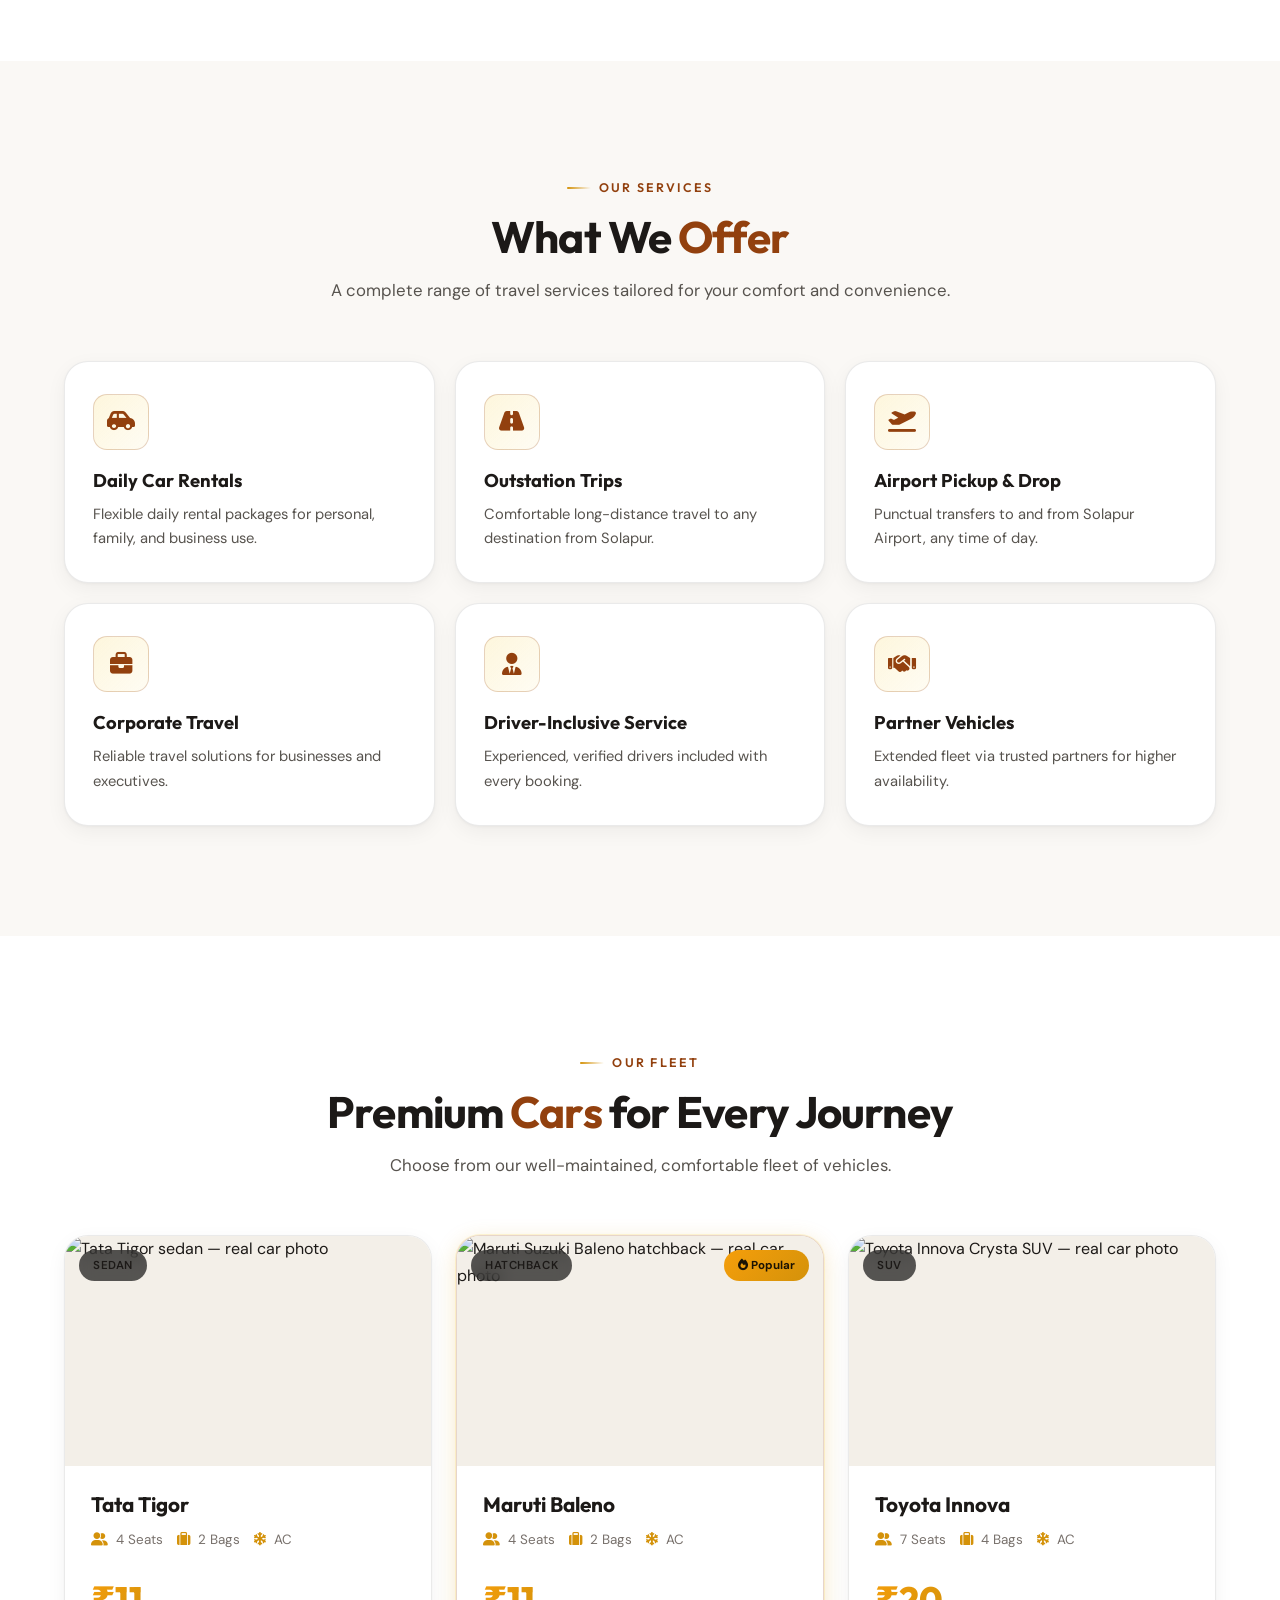
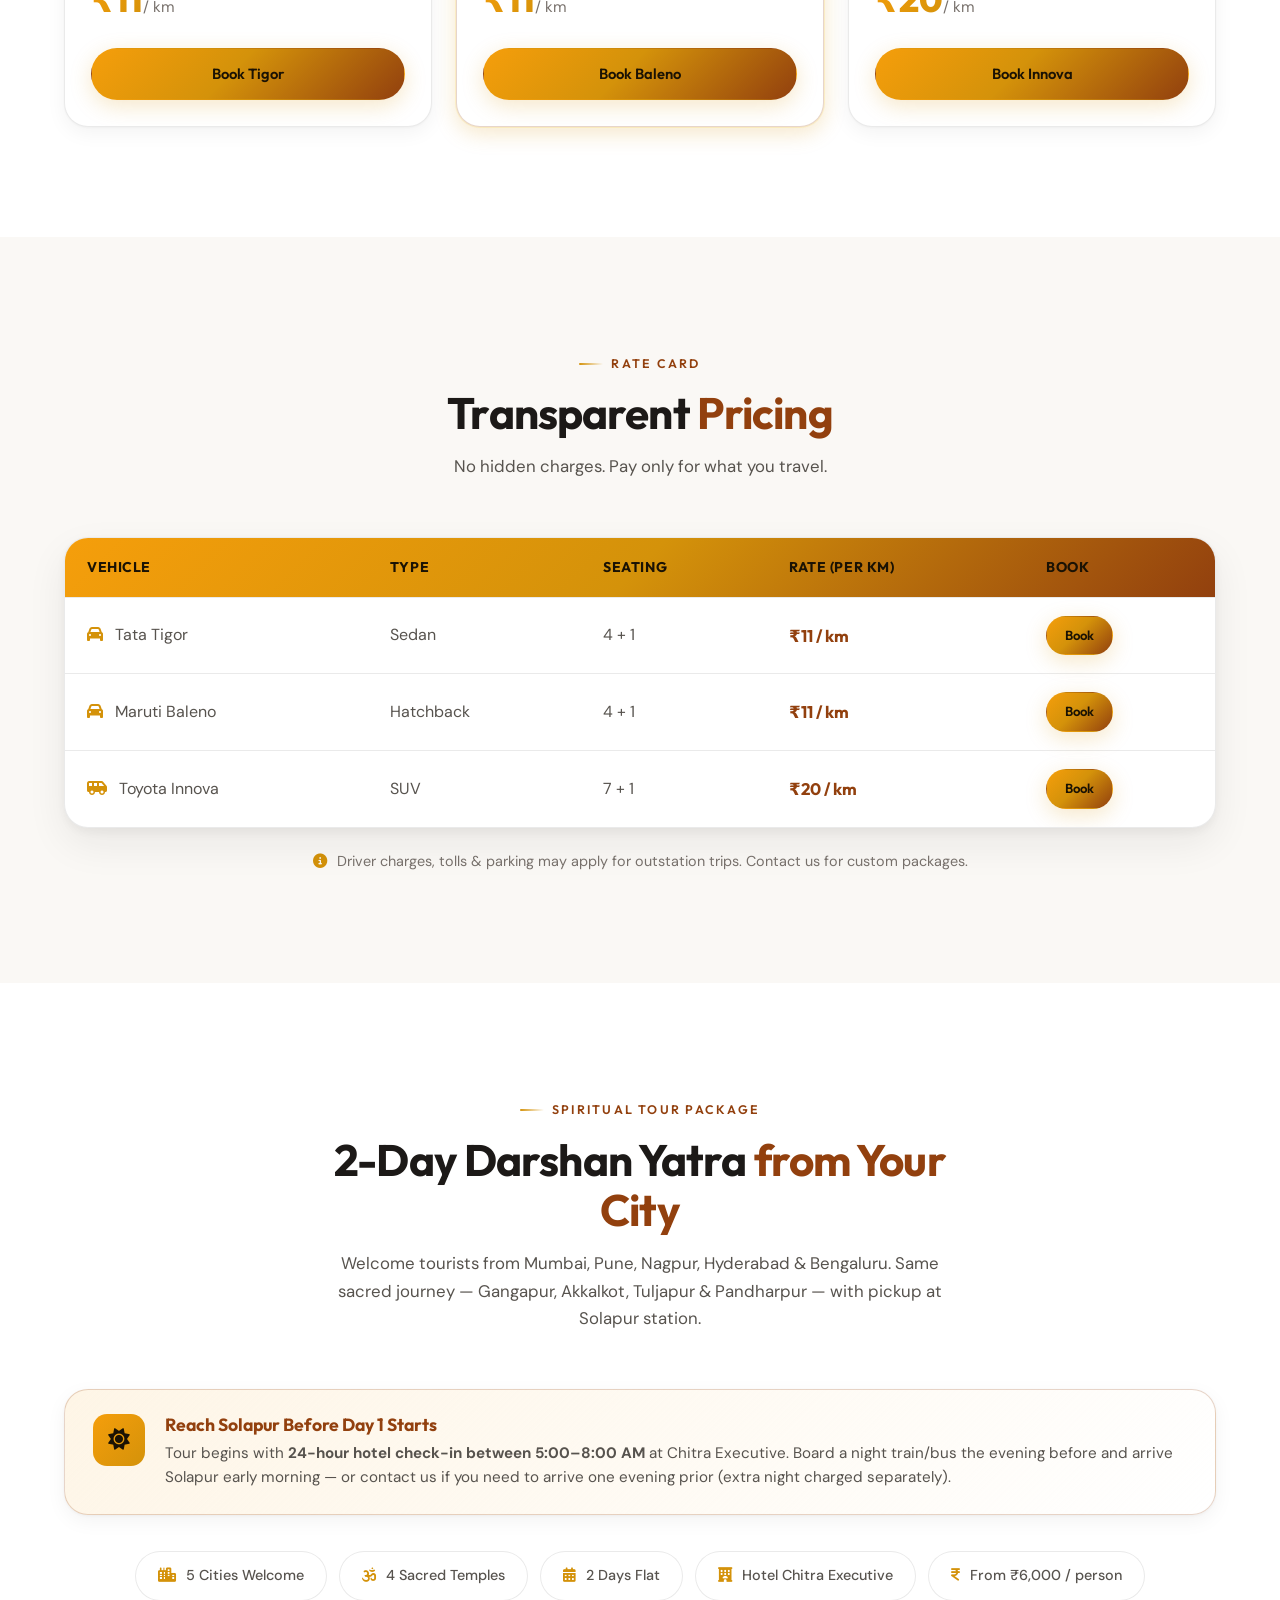
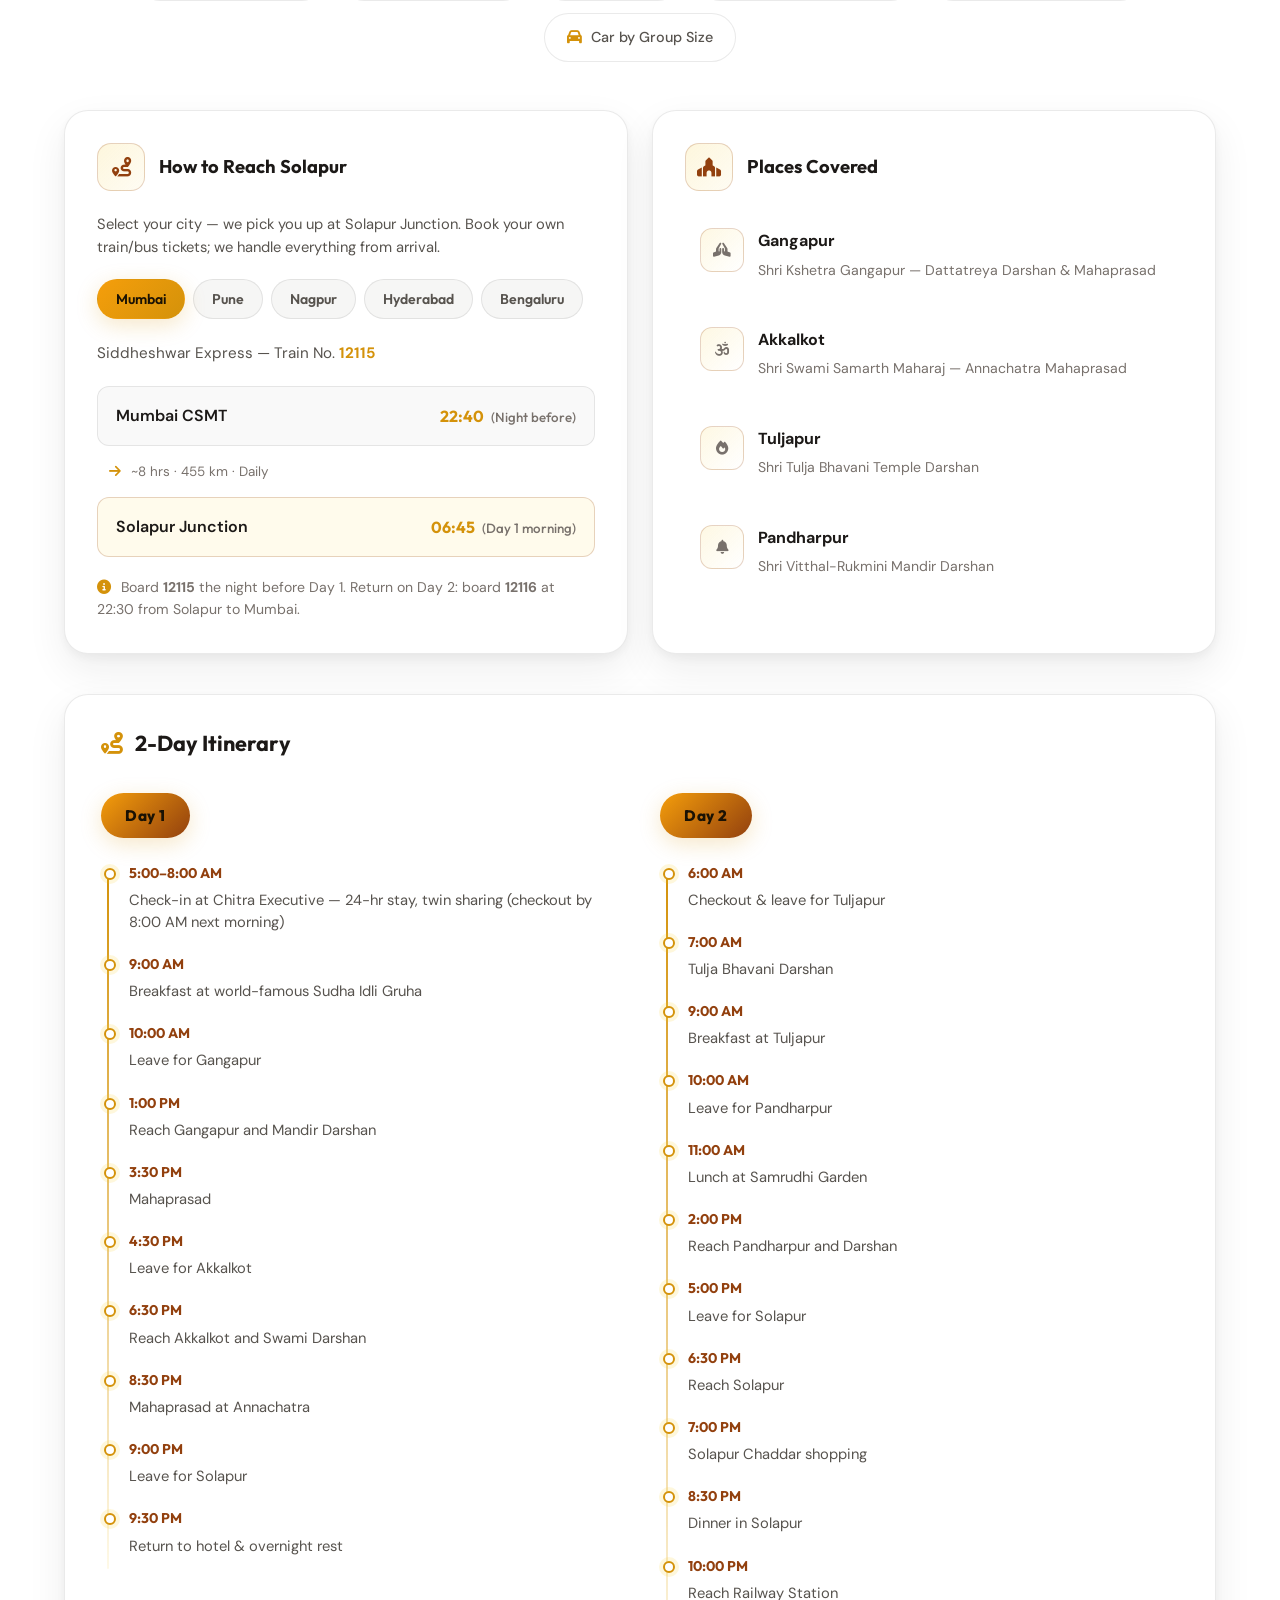
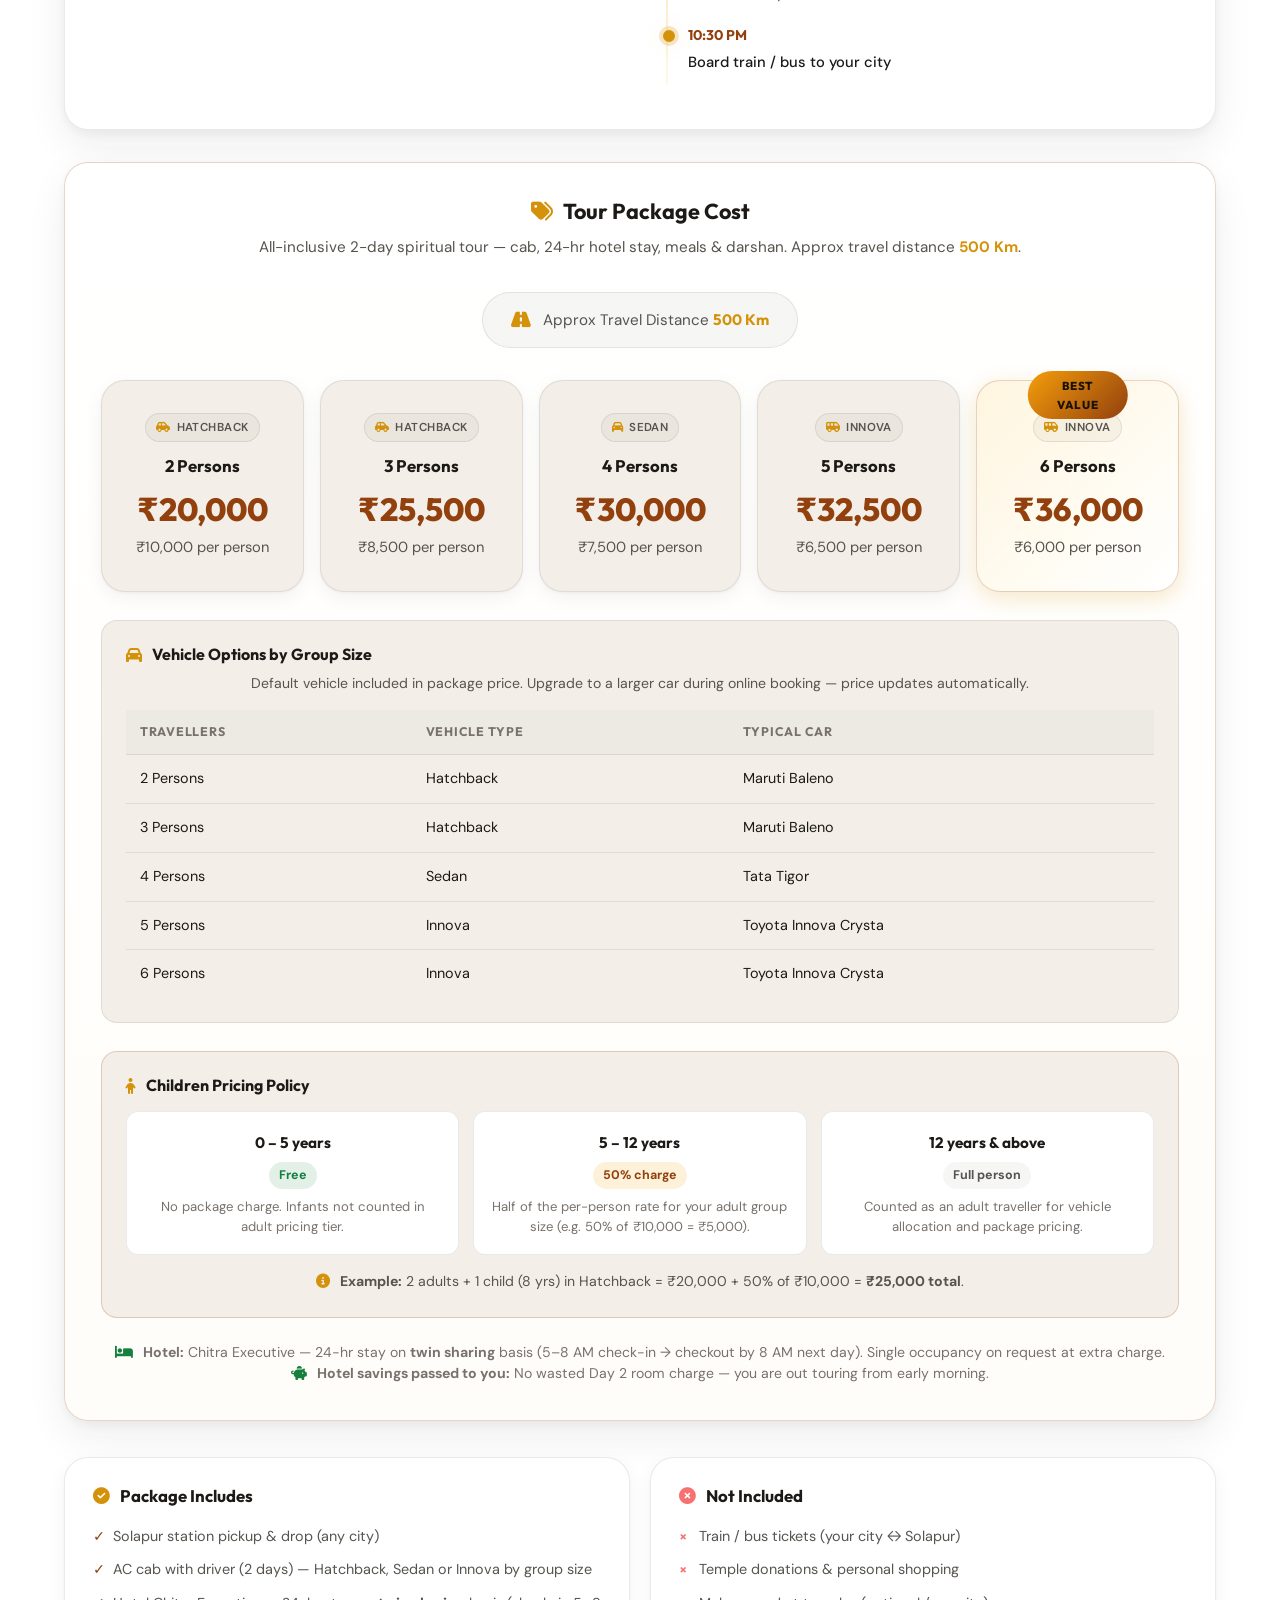
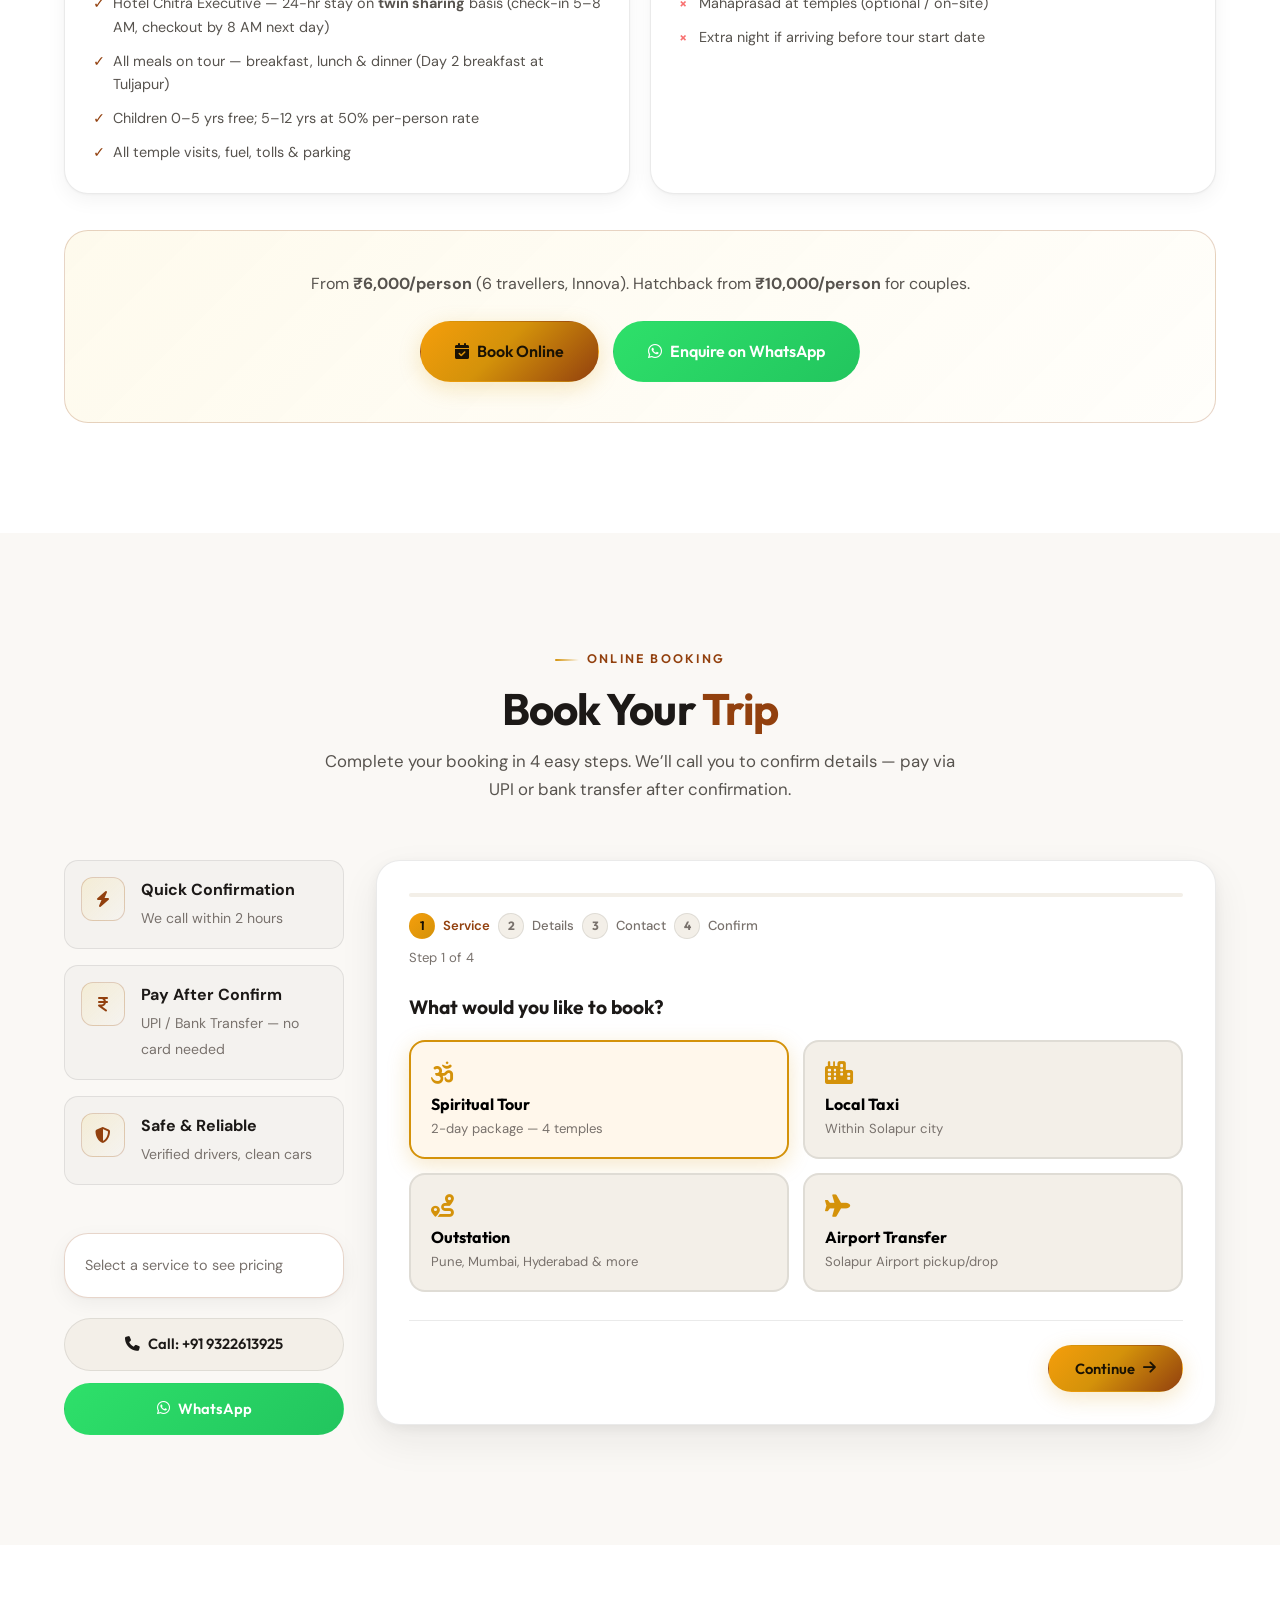
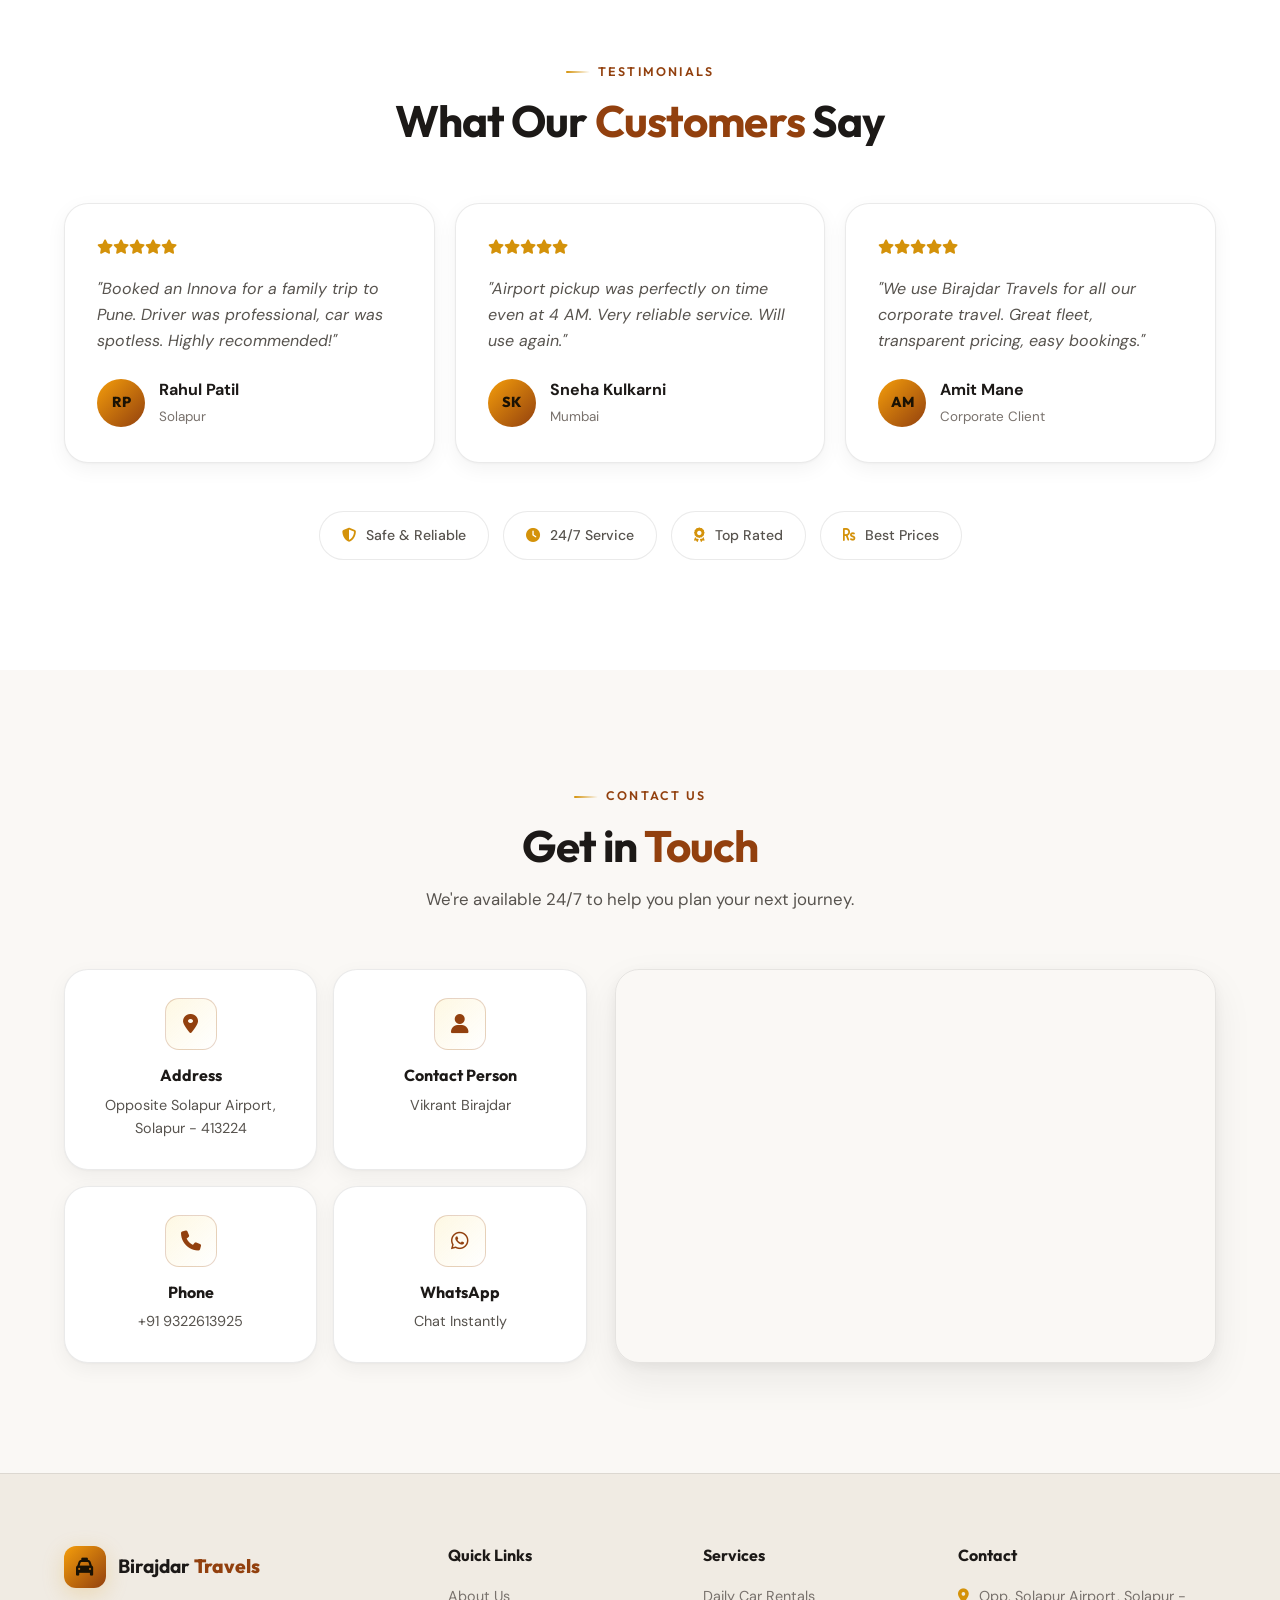
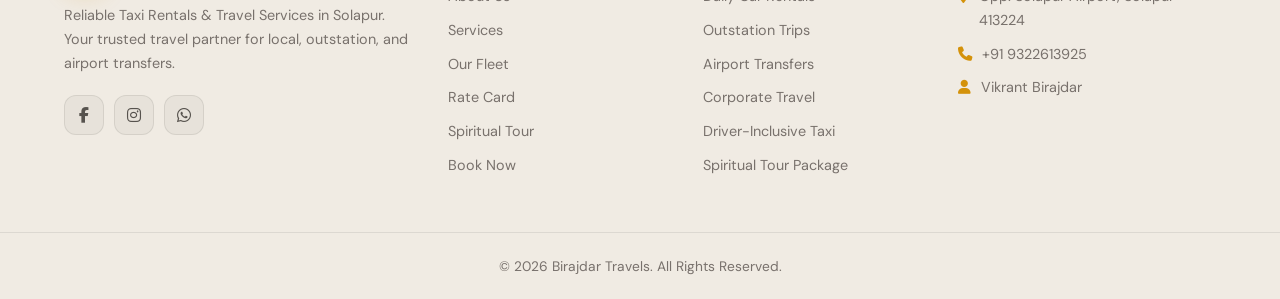
==== commit 44de01a1: "Optimize mobile and desktop UX for speed, touch, and fluid layout - Add responsive breakpoints for h" ====
--- a/index.html
+++ b/index.html
@@ -2,7 +2,7 @@
 <html lang="en">
 <head>
 <meta charset="UTF-8" />
-<meta name="viewport" content="width=device-width, initial-scale=1.0" />
+<meta name="viewport" content="width=device-width, initial-scale=1.0, viewport-fit=cover" />
 <title>Birajdar Travels | Reliable Taxi Rentals & Travel Services in Solapur</title>
 <meta name="description" content="Birajdar Travels offers affordable and reliable taxi services in Solapur. Daily rentals, outstation trips, airport transfers, and corporate travel. Book now!" />
 <meta name="keywords" content="Solapur taxi, taxi service Solapur, car rental Solapur, Solapur airport taxi, outstation cabs Solapur, Birajdar Travels, cab booking Solapur" />
@@ -17,9 +17,11 @@
 <link rel="icon" type="image/svg+xml" href="data:image/svg+xml,%3Csvg xmlns='http://www.w3.org/2000/svg' viewBox='0 0 100 100'%3E%3Ctext y='.9em' font-size='90'%3E%F0%9F%9A%95%3C/text%3E%3C/svg%3E" />
 <link rel="preconnect" href="https://fonts.googleapis.com">
 <link rel="preconnect" href="https://fonts.gstatic.com" crossorigin>
+<link rel="preload" as="image" href="https://images.unsplash.com/photo-1502877338535-766e1452684a?w=1200&q=80" fetchpriority="high">
 <link href="https://fonts.googleapis.com/css2?family=DM+Sans:ital,opsz,wght@0,9..40,300;0,9..40,400;0,9..40,500;0,9..40,600;0,9..40,700;1,9..40,400&family=Outfit:wght@400;500;600;700;800&display=swap" rel="stylesheet">
-<link rel="stylesheet" href="https://cdnjs.cloudflare.com/ajax/libs/font-awesome/6.5.1/css/all.min.css">
-<link rel="stylesheet" href="styles.css" />
+<link rel="stylesheet" href="https://cdnjs.cloudflare.com/ajax/libs/font-awesome/6.5.1/css/all.min.css" media="print" onload="this.media='all'">
+<noscript><link rel="stylesheet" href="https://cdnjs.cloudflare.com/ajax/libs/font-awesome/6.5.1/css/all.min.css"></noscript>
+<link rel="stylesheet" href="styles.css?v=20260711b" />
 </head>
 <body>
 <div class="bg-mesh" aria-hidden="true">
@@ -48,11 +50,12 @@
     <a href="tel:+919322613925" class="btn btn-primary nav-cta">
       <i class="fa-solid fa-phone"></i> Call Now
     </a>
-    <button class="menu-toggle" id="menuToggle" aria-label="Menu">
+    <button class="menu-toggle" id="menuToggle" aria-label="Open menu" aria-expanded="false" aria-controls="navLinks">
       <i class="fa-solid fa-bars"></i>
     </button>
   </div>
 </header>
+<div class="nav-overlay" id="navOverlay" aria-hidden="true"></div>
 
 <!-- Hero -->
 <section class="hero" id="home">
@@ -275,6 +278,7 @@
           </tr>
         </tbody>
       </table>
+      <p class="rate-scroll-hint"><i class="fa-solid fa-arrows-left-right"></i> Swipe to see all columns</p>
     </div>
     <p class="rate-note"><i class="fa-solid fa-circle-info"></i> Driver charges, tolls & parking may apply for outstation trips. Contact us for custom packages.</p>
   </div>
@@ -944,10 +948,10 @@
   <i class="fa-brands fa-whatsapp"></i>
 </a>
 
-<script src="js/config.js"></script>
-<script src="js/booking-engine.js"></script>
-<script src="js/booking-api.js"></script>
-<script src="js/booking-ui.js"></script>
-<script src="script.js"></script>
+<script src="js/config.js?v=20260711b"></script>
+<script src="js/booking-engine.js?v=20260711b"></script>
+<script src="js/booking-api.js?v=20260711b"></script>
+<script src="js/booking-ui.js?v=20260711b"></script>
+<script src="script.js?v=20260711b"></script>
 </body>
 </html>
--- a/styles.css
+++ b/styles.css
@@ -48,7 +48,12 @@
   --nav-h: 76px;
 }
 
-html { scroll-behavior: smooth; scroll-padding-top: var(--nav-h); }
+html {
+  scroll-behavior: smooth;
+  scroll-padding-top: calc(var(--nav-h) + env(safe-area-inset-top, 0px));
+  -webkit-text-size-adjust: 100%;
+  text-size-adjust: 100%;
+}
 
 body {
   font-family: var(--font-body);
@@ -58,6 +63,16 @@
   overflow-x: hidden;
   -webkit-font-smoothing: antialiased;
   -moz-osx-font-smoothing: grayscale;
+}
+
+body.nav-open { overflow: hidden; touch-action: none; }
+
+a, button, input, select, textarea, .btn, .nav-link, .city-tab, .bk-service-card {
+  -webkit-tap-highlight-color: rgba(212, 146, 10, 0.12);
+}
+
+button, .btn, .nav-link, .menu-toggle, .city-tab, .bk-service-card, .float-btn {
+  touch-action: manipulation;
 }
 
 ::selection {
@@ -250,7 +265,7 @@
   position: fixed;
   top: 0; left: 0; right: 0;
   z-index: 1000;
-  padding: 14px 0;
+  padding: calc(14px + env(safe-area-inset-top, 0px)) 0 14px;
   background: rgba(255, 255, 255, 0.72);
   backdrop-filter: blur(16px) saturate(1.2);
   border-bottom: 1px solid transparent;
@@ -331,7 +346,33 @@
   color: var(--text);
   font-size: 1.2rem;
   width: 44px; height: 44px;
+  min-width: 44px;
+  min-height: 44px;
   cursor: pointer;
+  transition: background 0.2s, border-color 0.2s;
+  position: relative;
+  z-index: 1002;
+}
+
+.menu-toggle:focus-visible {
+  outline: 2px solid var(--gold);
+  outline-offset: 2px;
+}
+
+.nav-overlay {
+  position: fixed;
+  inset: 0;
+  z-index: 999;
+  background: rgba(28, 25, 23, 0.35);
+  backdrop-filter: blur(4px);
+  opacity: 0;
+  visibility: hidden;
+  transition: opacity 0.3s var(--ease), visibility 0.3s;
+}
+
+.nav-overlay.visible {
+  opacity: 1;
+  visibility: visible;
 }
 
 /* ── Hero ── */
@@ -780,9 +821,27 @@
   border: 1px solid var(--border);
   border-radius: var(--radius-lg);
   overflow: hidden;
+  overflow-x: auto;
+  -webkit-overflow-scrolling: touch;
   backdrop-filter: blur(16px);
   box-shadow: var(--shadow-md);
 }
+
+.rate-table { min-width: 560px; }
+
+.rate-scroll-hint {
+  display: none;
+  align-items: center;
+  justify-content: center;
+  gap: 6px;
+  padding: 10px 16px;
+  font-size: 0.78rem;
+  color: var(--muted);
+  background: var(--surface);
+  border-top: 1px solid var(--border);
+}
+
+.rate-scroll-hint i { color: var(--gold); }
 
 .rate-table { width: 100%; border-collapse: collapse; }
 
@@ -1367,6 +1426,8 @@
   background: var(--surface);
   border: 1px solid var(--border);
   border-radius: var(--radius);
+  overflow-x: auto;
+  -webkit-overflow-scrolling: touch;
 }
 
 .vehicle-allocation h4,
@@ -1804,13 +1865,13 @@
 }
 
 .float-call {
-  bottom: 92px;
+  bottom: calc(92px + env(safe-area-inset-bottom, 0px));
   background: linear-gradient(135deg, var(--gold-light), var(--gold));
   color: var(--on-gold);
 }
 
 .float-wa {
-  bottom: 22px;
+  bottom: calc(22px + env(safe-area-inset-bottom, 0px));
   background: linear-gradient(135deg, #2ee06a, var(--whatsapp));
   color: #fff;
 }
@@ -1855,59 +1916,164 @@
   .nav-links.open {
     display: flex;
     position: fixed;
-    top: var(--nav-h);
+    top: calc(var(--nav-h) + 8px);
     left: 16px; right: 16px;
+    max-height: calc(100dvh - var(--nav-h) - 24px);
+    overflow-y: auto;
+    -webkit-overflow-scrolling: touch;
     flex-direction: column;
-    padding: 20px;
+    padding: 12px;
     background: var(--nav-mobile);
     border: 1px solid var(--border);
     border-radius: var(--radius-lg);
     backdrop-filter: blur(24px);
     box-shadow: var(--shadow-lg);
     gap: 4px;
+    z-index: 1001;
   }
-  .nav-link { border-radius: 12px; }
+  .nav-link {
+    border-radius: 12px;
+    padding: 14px 18px;
+    min-height: 48px;
+    display: flex;
+    align-items: center;
+    font-size: 0.95rem;
+  }
   .menu-toggle { display: grid; place-items: center; }
   .nav-cta { display: none; }
   .hero-stats { grid-template-columns: repeat(2, 1fr); }
   .timeline { grid-template-columns: 1fr; gap: 48px; }
   .package-cards { grid-template-columns: repeat(3, 1fr); }
+  .booking-engine-wrap { grid-template-columns: 1fr; gap: 24px; }
+  .booking-sidebar {
+    position: static;
+    display: flex;
+    flex-direction: column;
+    gap: 16px;
+  }
 }
 
 @media (max-width: 768px) {
+  :root { --nav-h: 64px; }
+
+  .container { width: min(1180px, 94%); }
+
   .grid-2 { grid-template-columns: 1fr; gap: 40px; }
   .contact-wrap { grid-template-columns: 1fr; }
   .footer-grid { grid-template-columns: 1fr 1fr; gap: 32px; }
   .tour-grid, .tour-includes { grid-template-columns: 1fr; }
-  .package-cards { grid-template-columns: 1fr; max-width: 360px; margin-inline: auto; }
+  .package-cards { grid-template-columns: repeat(2, 1fr); max-width: none; margin-inline: 0; }
   .children-grid { grid-template-columns: 1fr; }
-  .vehicle-table { font-size: 0.82rem; }
+  .vehicle-table { font-size: 0.82rem; min-width: 420px; }
   .vehicle-table th, .vehicle-table td { padding: 10px; }
-  .hero { background-attachment: scroll; }
-  .hero-cta .btn { flex: 1 1 auto; min-width: 140px; }
+  .hero {
+    min-height: auto;
+    min-height: calc(100svh - var(--nav-h));
+    padding: calc(var(--nav-h) + 28px) 0 56px;
+    background-attachment: scroll;
+  }
+  .hero-bg { animation: none; transform: scale(1.05); }
+  .hero h1 { font-size: clamp(1.85rem, 7vw, 2.5rem); }
+  .hero-cta {
+    flex-direction: column;
+    align-items: stretch;
+    gap: 10px;
+    margin-bottom: 36px;
+  }
+  .hero-cta .btn {
+    flex: none;
+    width: 100%;
+    min-width: 0;
+    white-space: normal;
+    min-height: 48px;
+  }
+  .hero-stats { margin-bottom: 28px; }
+  .scroll-cue { display: none; }
+  .orb { animation: none; opacity: 0.2; filter: blur(50px); }
+  .float-btn::before { display: none; }
+  .float-btn { width: 52px; height: 52px; right: 16px; font-size: 1.2rem; }
+  .rate-scroll-hint { display: flex; }
+  .rate-table { min-width: 520px; }
+  .tour-pricing { padding: 24px 20px; }
+  .tour-train-card, .tour-places-card { padding: 24px 20px; }
+  .booking-sidebar {
+    grid-template-columns: 1fr;
+    order: -1;
+  }
+  .booking-perks { display: none; }
+  .bk-live-price-card {
+    position: sticky;
+    top: calc(var(--nav-h) + 8px);
+    z-index: 40;
+  }
+  .quick-actions { flex-direction: column; }
+  .booking-wizard { padding: 24px 20px; }
+  .bk-service-grid { grid-template-columns: 1fr; }
+  .bk-row-3 { grid-template-columns: 1fr; }
+  .bk-steps .bk-step { font-size: 0; gap: 0; }
+  .bk-steps .bk-step span { font-size: 0.75rem; }
+  .bk-nav {
+    position: sticky;
+    bottom: 0;
+    margin: 24px -20px -24px;
+    padding: 16px 20px calc(16px + env(safe-area-inset-bottom, 0px));
+    background: linear-gradient(180deg, rgba(255,255,255,0.92) 0%, #fff 30%);
+    backdrop-filter: blur(12px);
+    border-top: 1px solid var(--border);
+    z-index: 20;
+  }
+  .bk-nav .btn { min-height: 48px; flex: 1; }
+  .form-group input,
+  .form-group select,
+  .form-group textarea,
+  .admin-login-card input {
+    font-size: 16px;
+    min-height: 48px;
+  }
+  .form-group textarea { min-height: 96px; }
+  .section-head { margin-bottom: 40px; }
+  .services-grid { grid-template-columns: 1fr; }
+  .fleet-grid { grid-template-columns: 1fr; }
+  .testi-grid { grid-template-columns: 1fr; }
+  .confirm-card { padding: 28px 20px; }
+  .confirm-page { padding: 24px 16px; }
 }
 
 @media (max-width: 540px) {
-  .section { padding: 64px 0; }
+  .section { padding: 56px 0; }
   .form-row { grid-template-columns: 1fr; }
   .contact-cards { grid-template-columns: 1fr; }
   .about-features { grid-template-columns: 1fr; }
   .footer-grid { grid-template-columns: 1fr; }
-  .booking-form { padding: 26px; }
-  .itinerary-wrap { padding: 24px; }
-  .hero-stats { grid-template-columns: 1fr 1fr; }
-  .trust-points { flex-direction: column; align-items: center; }
+  .booking-form { padding: 22px 18px; }
+  .itinerary-wrap { padding: 20px 16px; }
+  .hero-stats { grid-template-columns: 1fr 1fr; gap: 10px; }
+  .hero-stat { padding: 16px 12px; }
+  .hero-stat-num { font-size: 1.35rem; }
+  .trust-points { flex-direction: column; align-items: stretch; }
+  .trust-item { justify-content: center; }
   .tour-cta-btns { flex-direction: column; }
-  .tour-cta-btns .btn { width: 100%; }
-  .tour-arrival-banner { flex-direction: column; padding: 20px; }
-  .city-tabs { justify-content: center; }
-  .city-tab { padding: 8px 14px; font-size: 0.82rem; }
+  .tour-cta-btns .btn { width: 100%; min-height: 48px; }
+  .tour-arrival-banner { flex-direction: column; padding: 18px; }
+  .city-tabs { justify-content: flex-start; flex-wrap: nowrap; overflow-x: auto; -webkit-overflow-scrolling: touch; padding-bottom: 4px; scrollbar-width: none; }
+  .city-tabs::-webkit-scrollbar { display: none; }
+  .city-tab { flex-shrink: 0; min-height: 44px; }
   .rate-table th, .rate-table td { padding: 12px 14px; font-size: 0.82rem; }
-  .booking-engine-wrap { grid-template-columns: 1fr; }
-  .bk-service-grid { grid-template-columns: 1fr 1fr; }
+  .booking-engine-wrap { grid-template-columns: 1fr; gap: 20px; }
+  .bk-service-grid { grid-template-columns: 1fr; }
   .bk-row-3 { grid-template-columns: 1fr; }
+  .package-cards { grid-template-columns: 1fr; }
+  .package-card { padding: 24px 20px; }
+  .package-total { font-size: 1.65rem; }
   .payment-methods { grid-template-columns: 1fr; }
-  .admin-table-wrap { overflow-x: auto; }
+  .admin-table-wrap { overflow-x: auto; -webkit-overflow-scrolling: touch; }
+  .admin-table { min-width: 640px; }
+  .admin-wrap { padding: 20px 16px; }
+  .admin-header { flex-direction: column; }
+  .floating-stat { bottom: 16px; right: 16px; padding: 16px 20px; }
+  .stat-num { font-size: 1.75rem; }
+  .logo-text { font-size: 1.05rem; }
+  .logo-mark { width: 38px; height: 38px; font-size: 1rem; }
 }
 
 /* ═══════════════════════════════════════════
@@ -2521,3 +2687,42 @@
 @media (max-width: 768px) {
   .admin-detail-grid { grid-template-columns: 1fr; }
 }
+
+/* ── Accessibility & performance ── */
+@media (prefers-reduced-motion: reduce) {
+  *, *::before, *::after {
+    animation-duration: 0.01ms !important;
+    animation-iteration-count: 1 !important;
+    transition-duration: 0.01ms !important;
+    scroll-behavior: auto !important;
+  }
+
+  .reveal {
+    opacity: 1;
+    transform: none;
+  }
+
+  .hero-bg,
+  .orb,
+  .float-btn::before,
+  .scroll-cue {
+    animation: none !important;
+  }
+}
+
+@media (hover: none) and (pointer: coarse) {
+  .service-card:hover,
+  .fleet-card:hover,
+  .testi-card:hover,
+  .contact-card:hover,
+  .package-card:hover,
+  .hero-stat:hover {
+    transform: none;
+  }
+
+  .btn-primary:hover,
+  .btn-outline:hover,
+  .btn-glass:hover {
+    transform: none;
+  }
+}
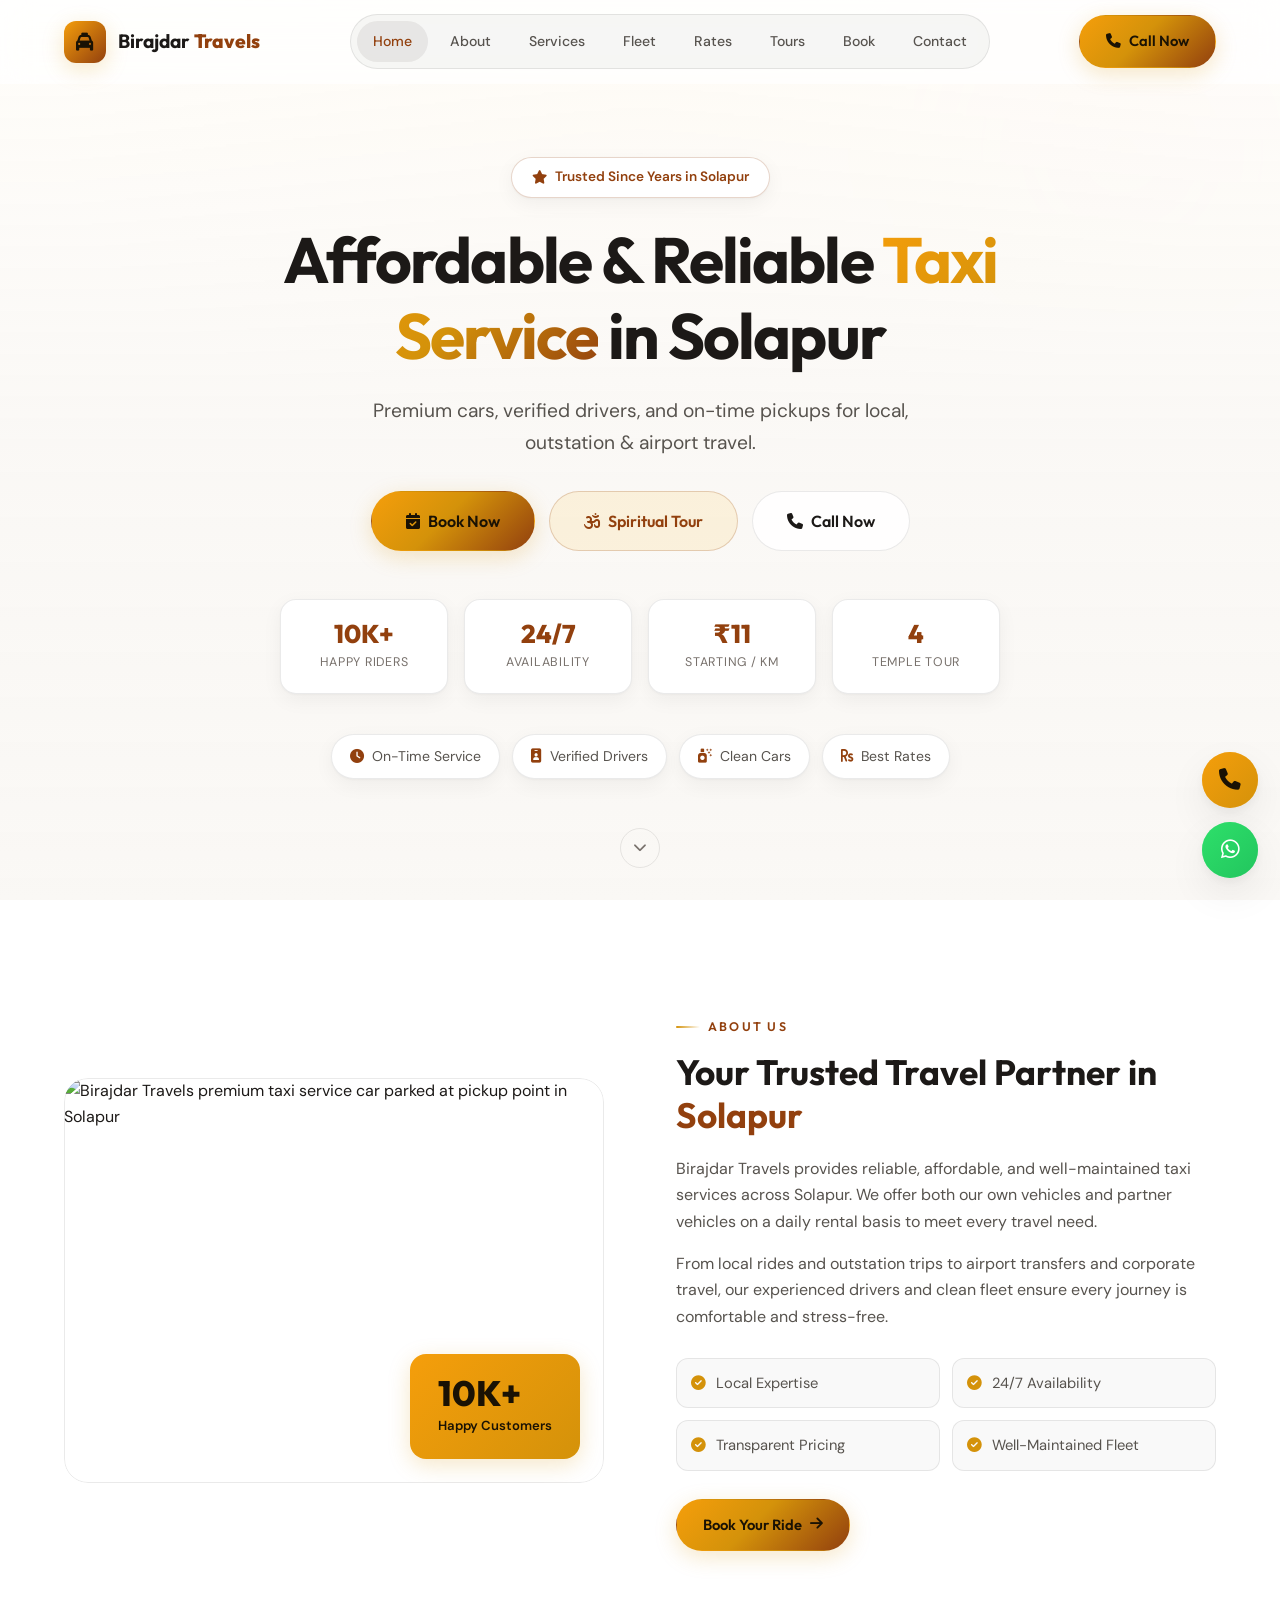
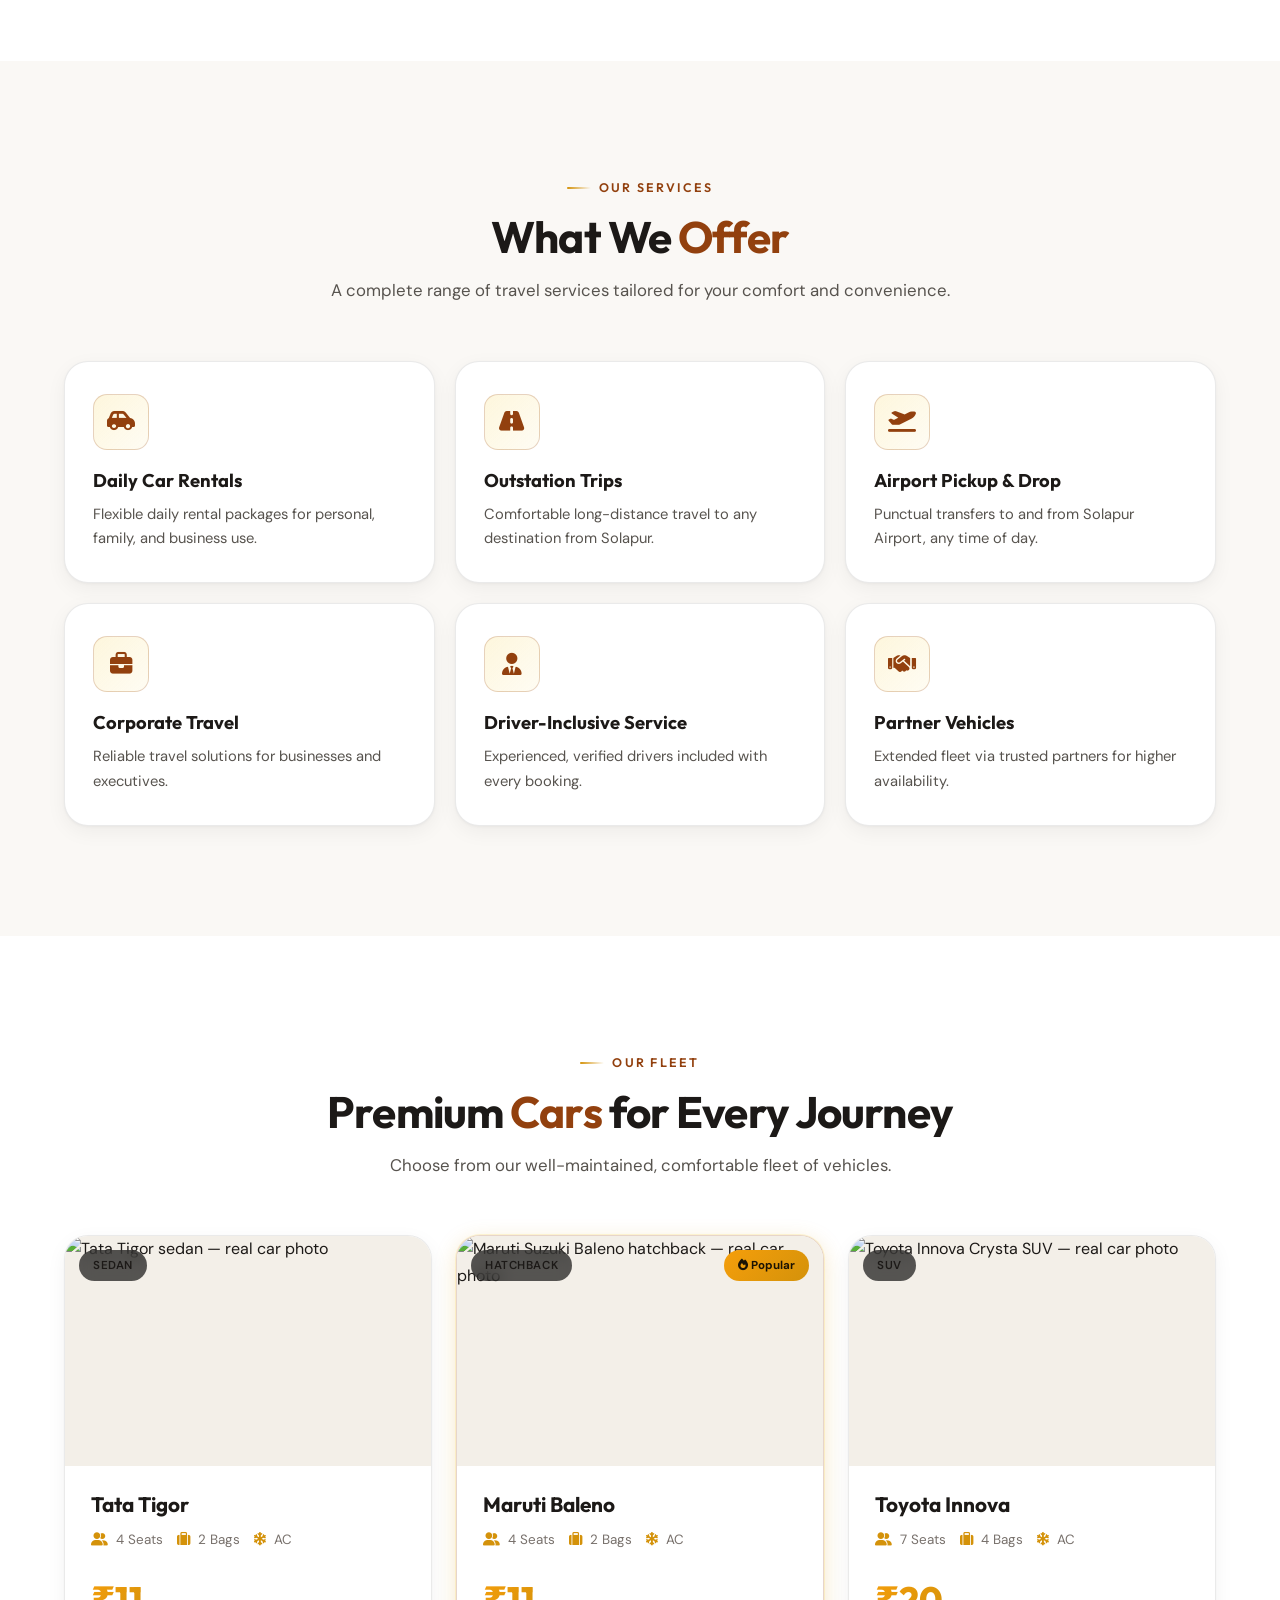
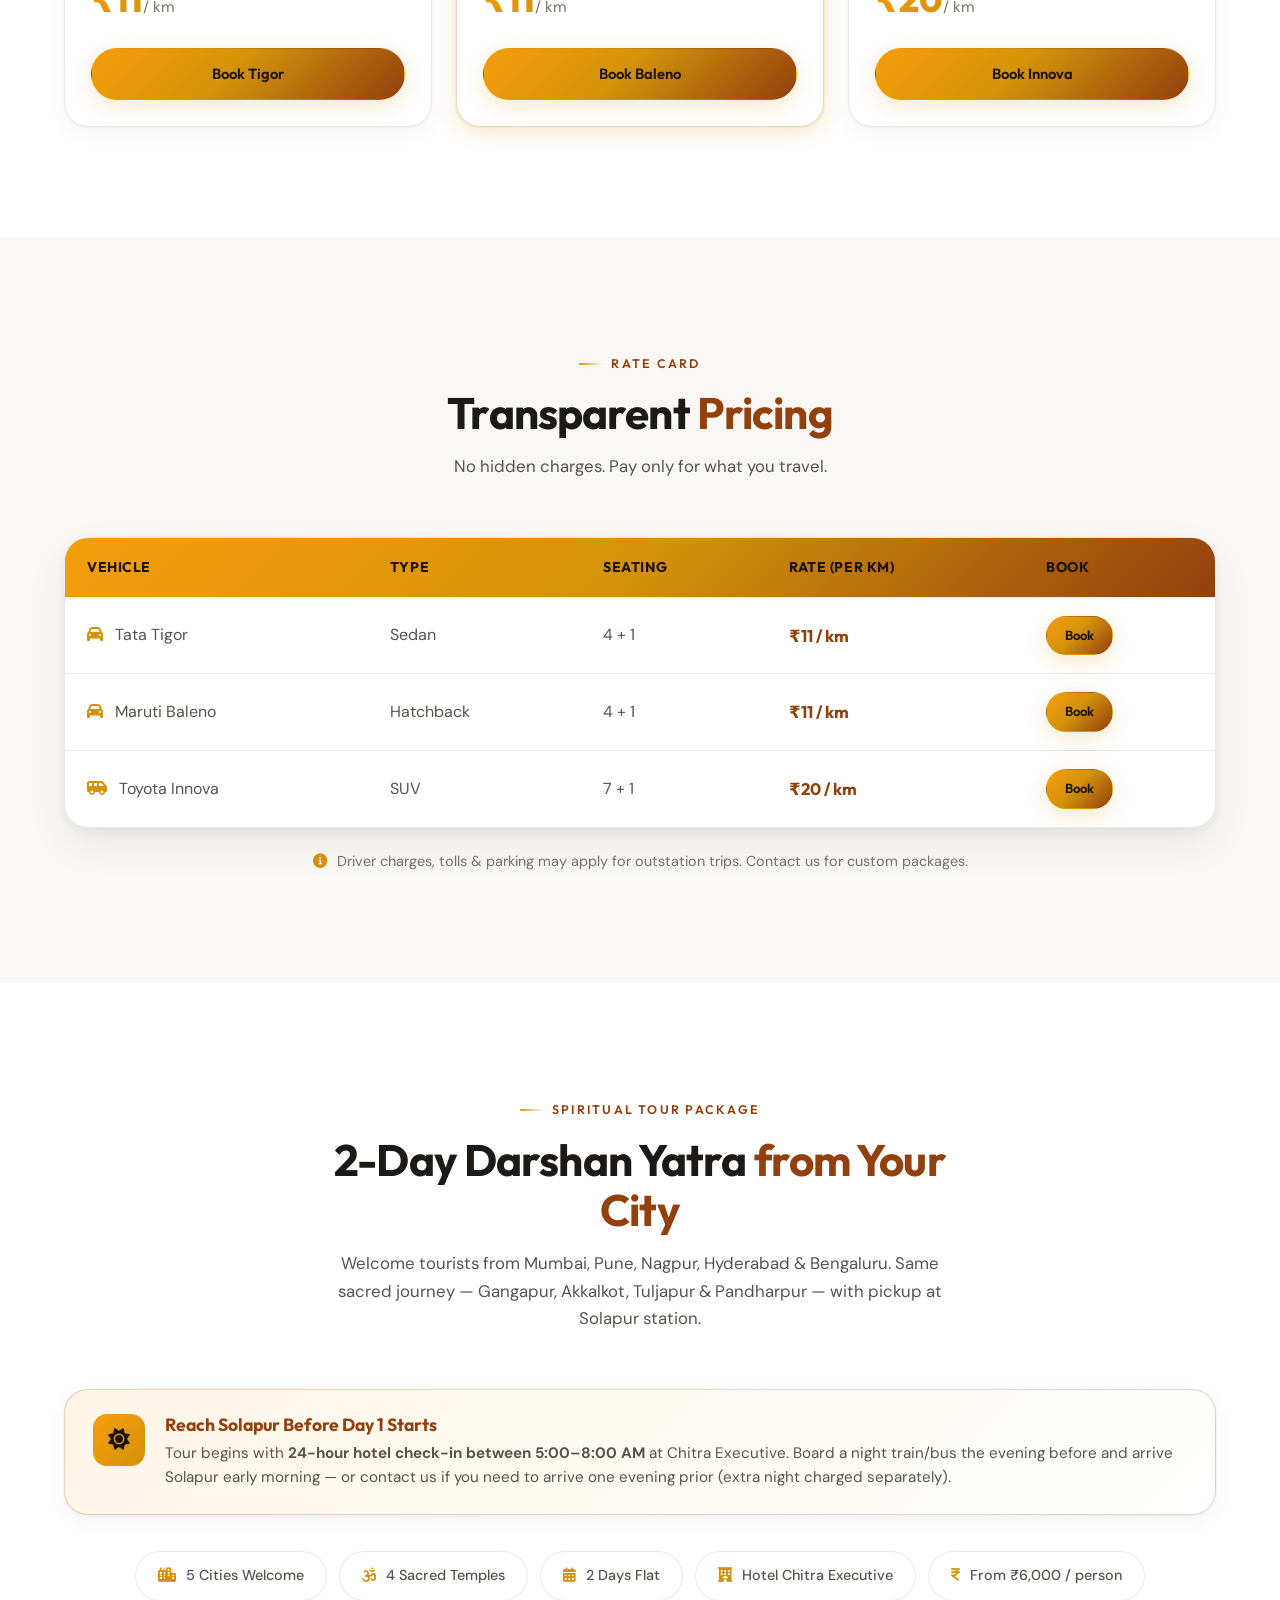
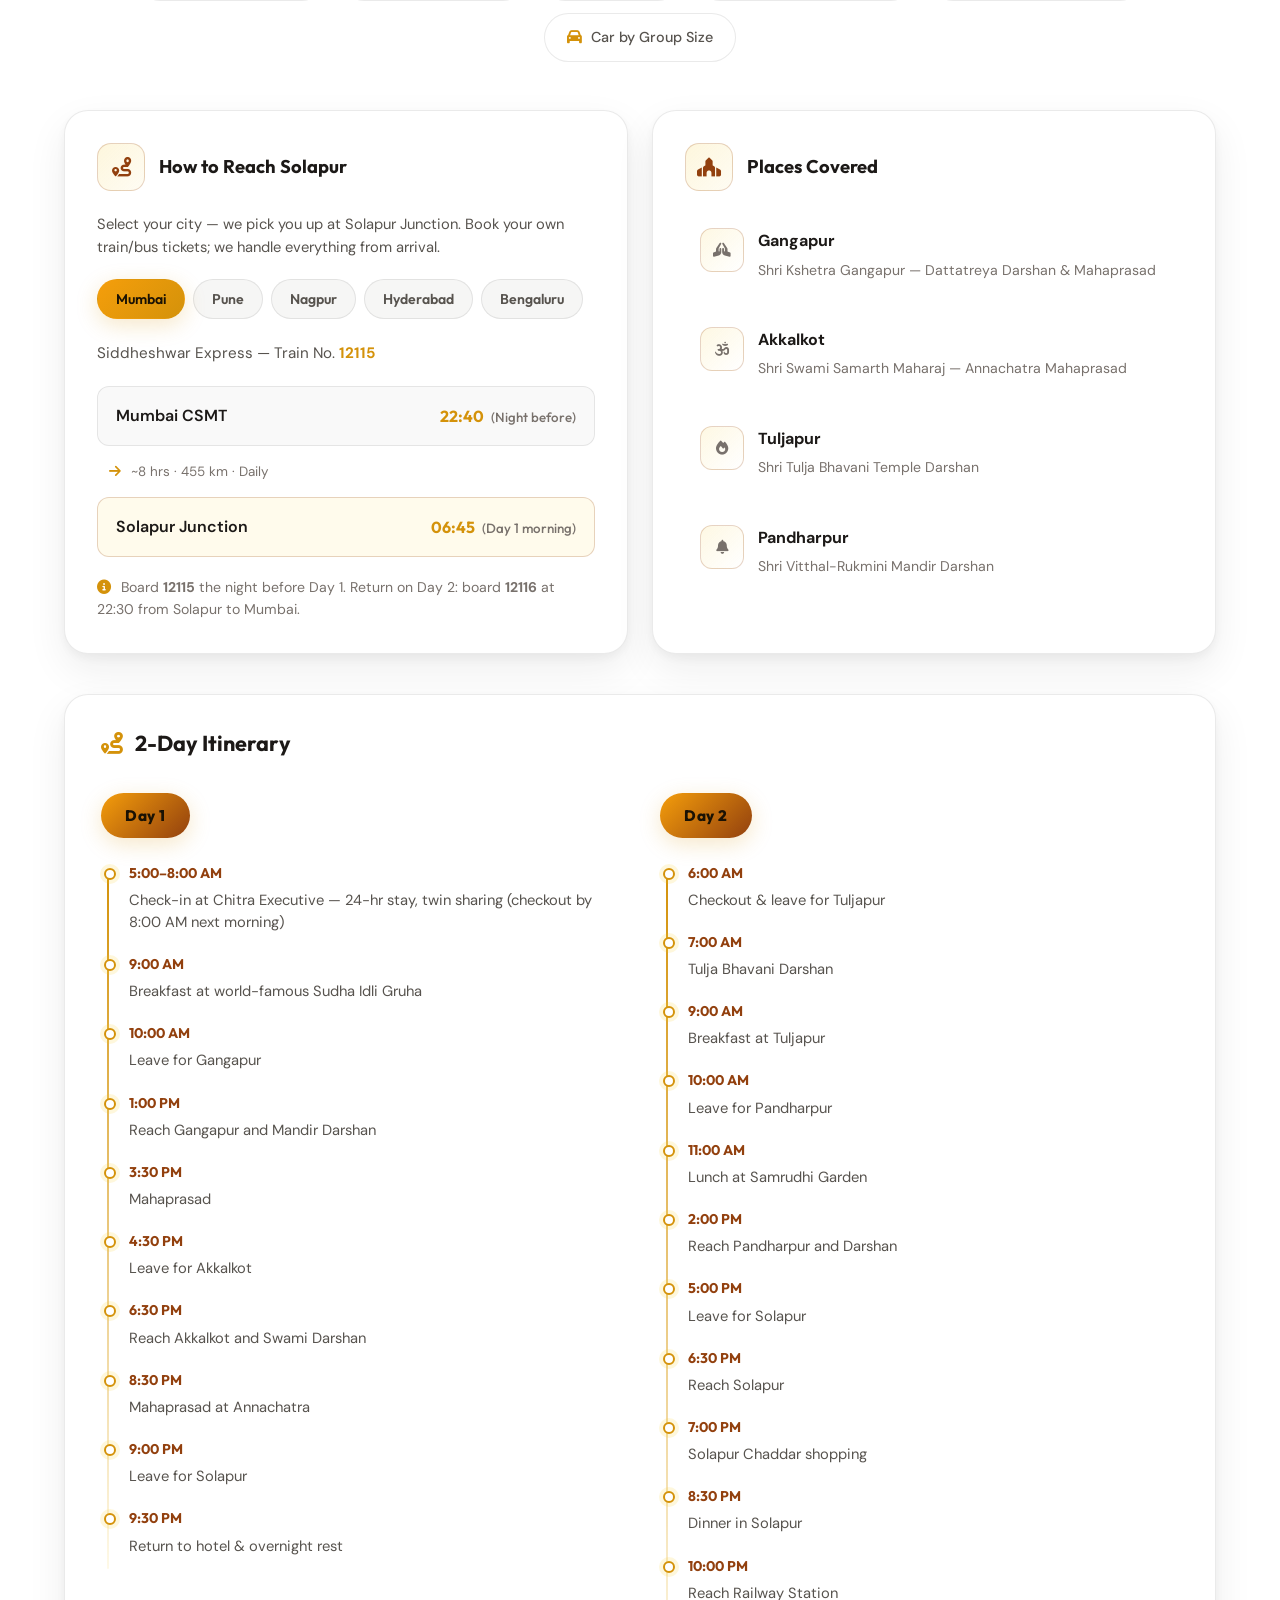
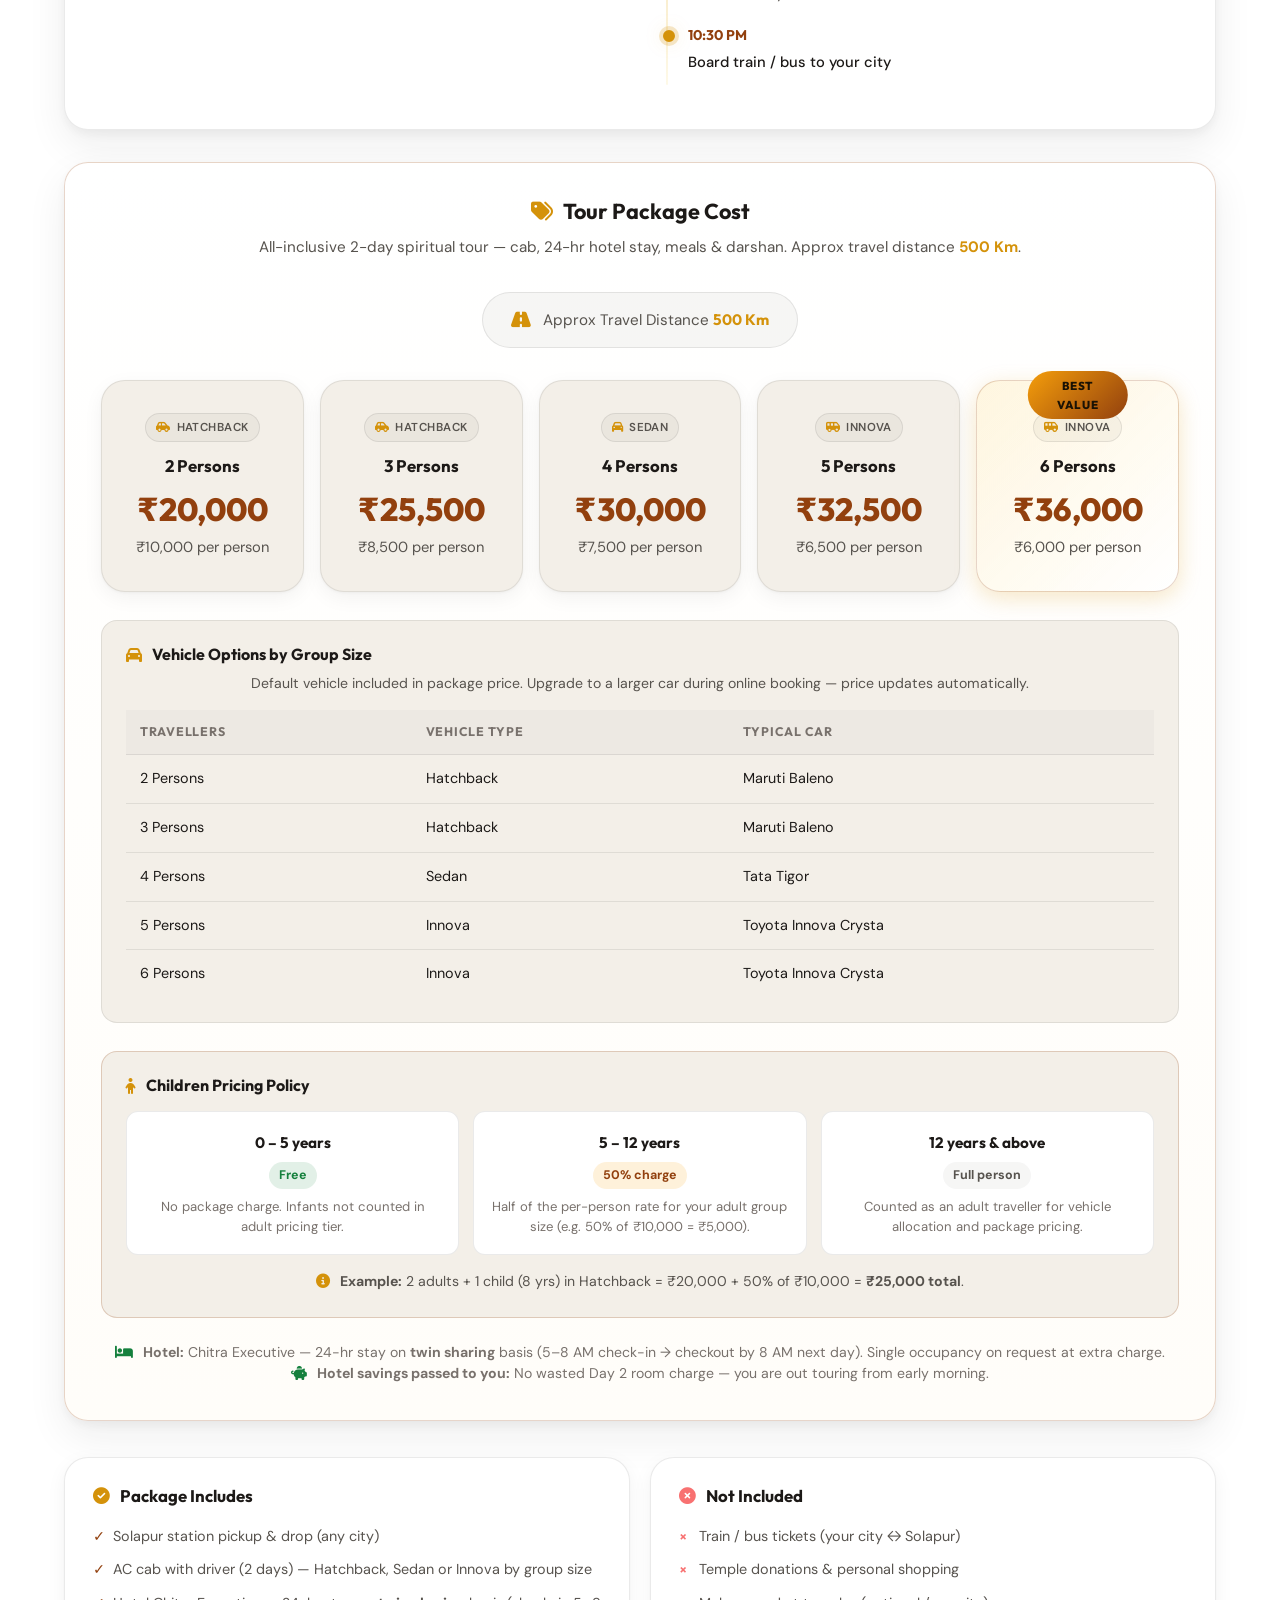
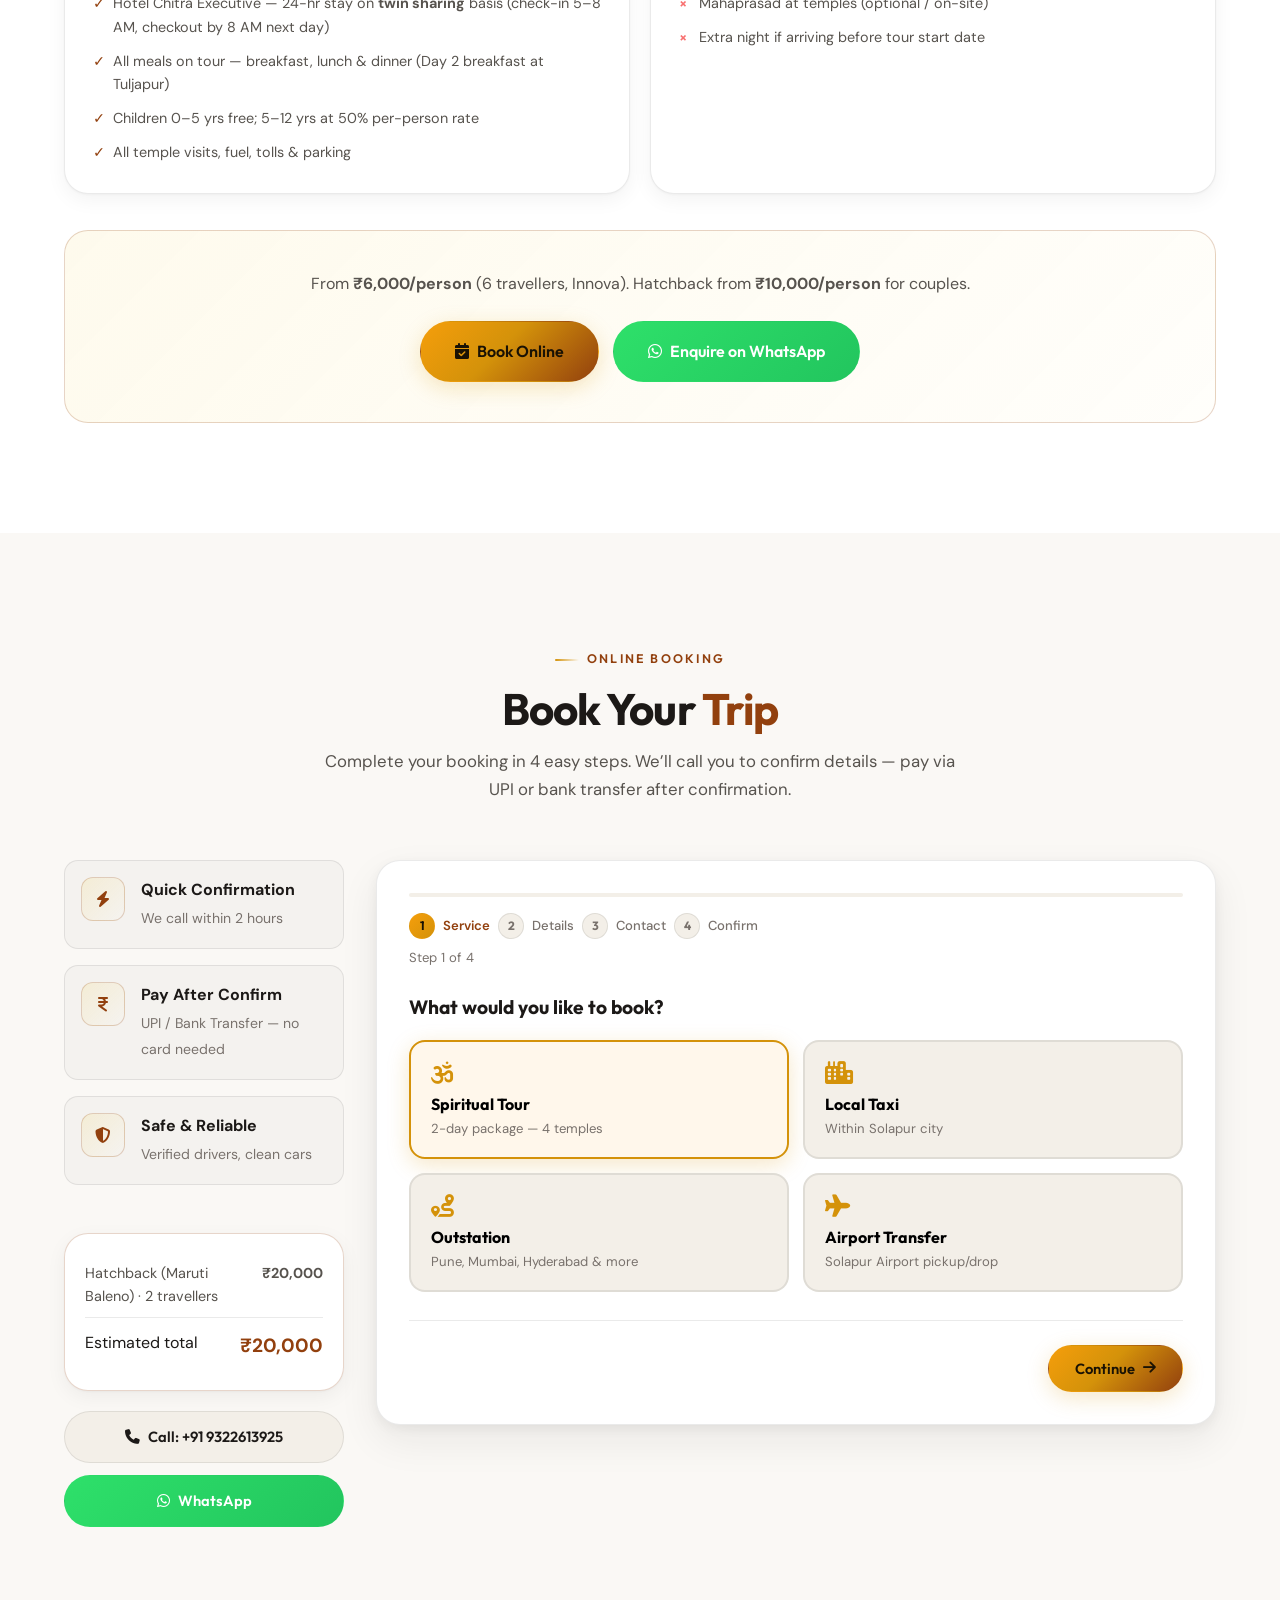
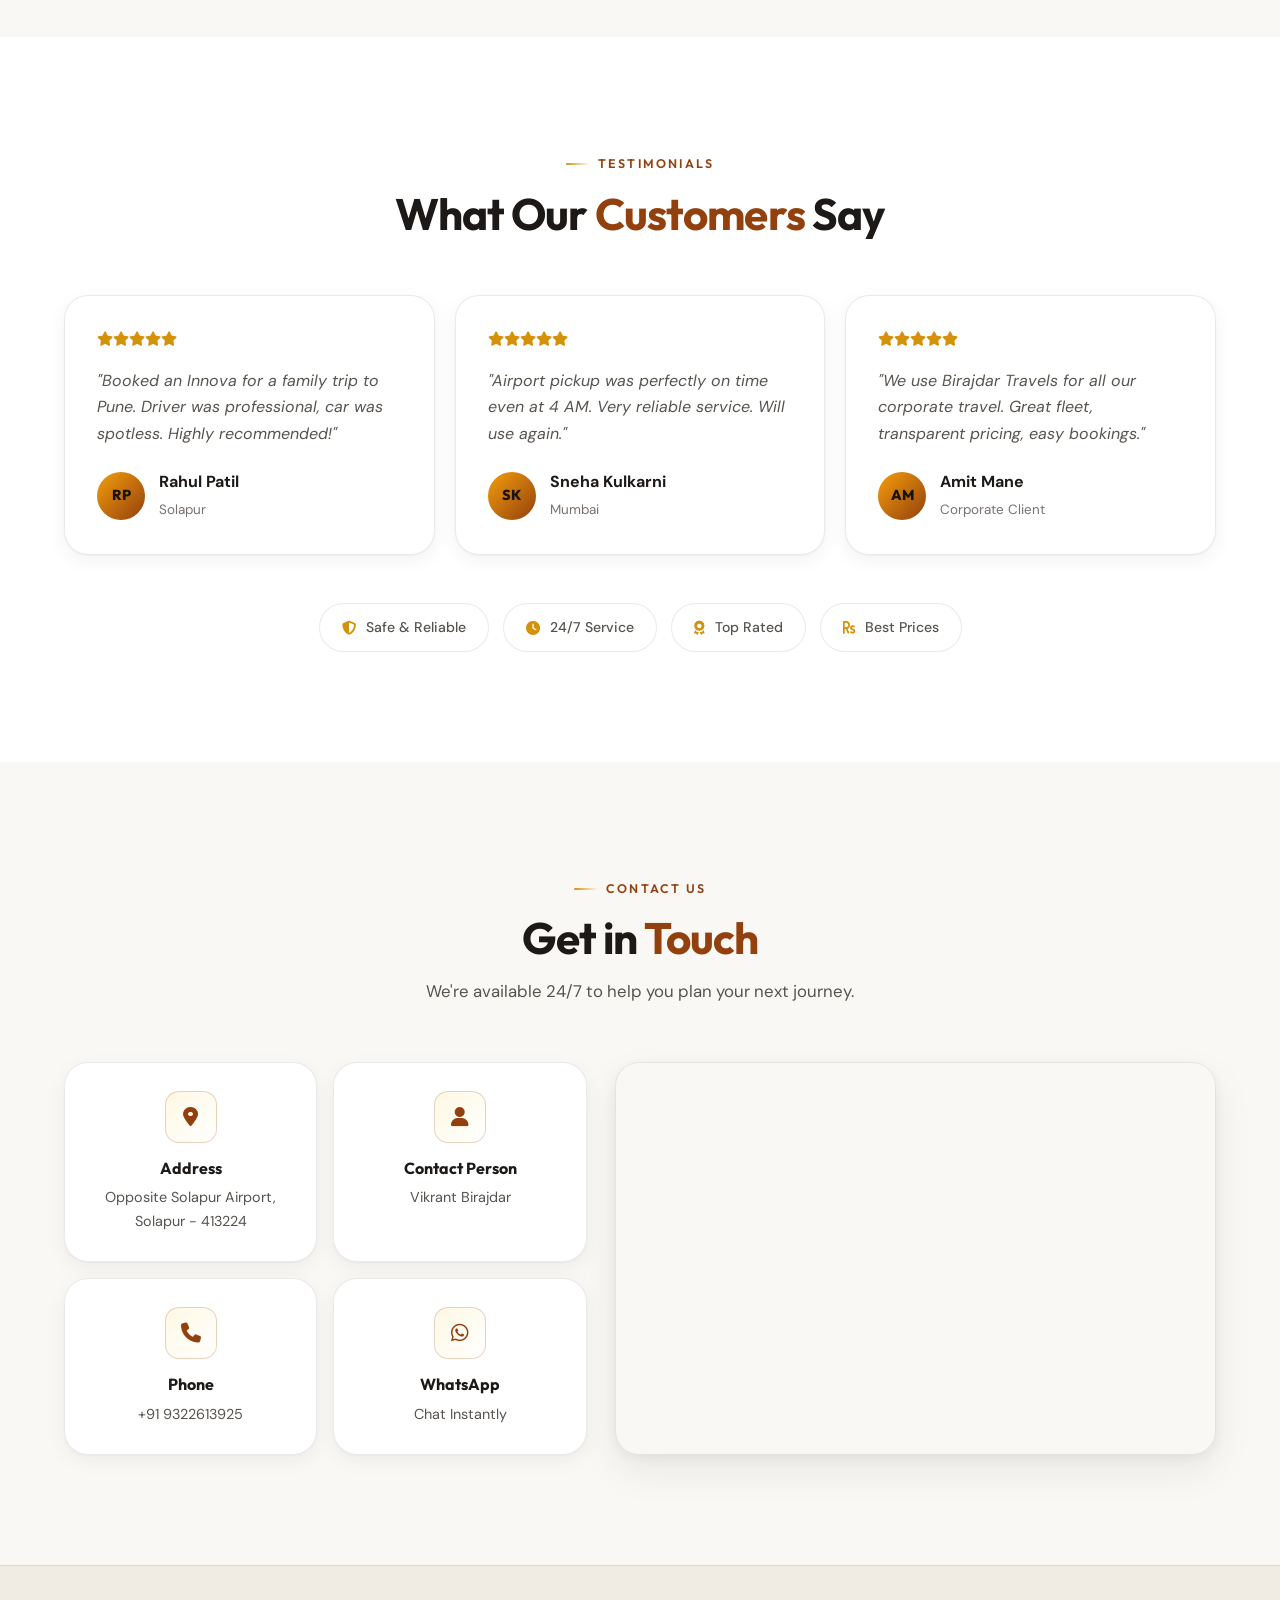
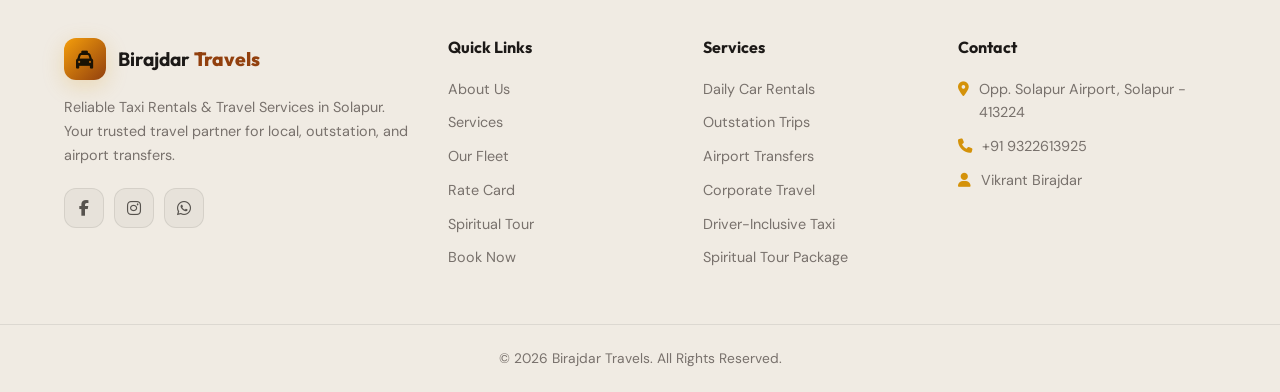
==== commit 6db4b082: "Fix booking service cards not responding to clicks Export getAdultPricingTier from BTBooking — its a" ====
--- a/index.html
+++ b/index.html
@@ -21,7 +21,7 @@
 <link href="https://fonts.googleapis.com/css2?family=DM+Sans:ital,opsz,wght@0,9..40,300;0,9..40,400;0,9..40,500;0,9..40,600;0,9..40,700;1,9..40,400&family=Outfit:wght@400;500;600;700;800&display=swap" rel="stylesheet">
 <link rel="stylesheet" href="https://cdnjs.cloudflare.com/ajax/libs/font-awesome/6.5.1/css/all.min.css" media="print" onload="this.media='all'">
 <noscript><link rel="stylesheet" href="https://cdnjs.cloudflare.com/ajax/libs/font-awesome/6.5.1/css/all.min.css"></noscript>
-<link rel="stylesheet" href="styles.css?v=20260711b" />
+<link rel="stylesheet" href="styles.css?v=20260711c" />
 </head>
 <body>
 <div class="bg-mesh" aria-hidden="true">
@@ -655,22 +655,22 @@
         <div class="bk-panel" data-panel="1">
           <h3>What would you like to book?</h3>
           <div class="bk-service-grid">
-            <button type="button" class="bk-service-card selected" data-service="spiritual">
+            <button type="button" class="bk-service-card selected" data-service="spiritual" aria-pressed="true">
               <i class="fa-solid fa-om"></i>
               <b>Spiritual Tour</b>
               <span>2-day package — 4 temples</span>
             </button>
-            <button type="button" class="bk-service-card" data-service="local">
+            <button type="button" class="bk-service-card" data-service="local" aria-pressed="false">
               <i class="fa-solid fa-city"></i>
               <b>Local Taxi</b>
               <span>Within Solapur city</span>
             </button>
-            <button type="button" class="bk-service-card" data-service="outstation">
+            <button type="button" class="bk-service-card" data-service="outstation" aria-pressed="false">
               <i class="fa-solid fa-route"></i>
               <b>Outstation</b>
               <span>Pune, Mumbai, Hyderabad & more</span>
             </button>
-            <button type="button" class="bk-service-card" data-service="airport">
+            <button type="button" class="bk-service-card" data-service="airport" aria-pressed="false">
               <i class="fa-solid fa-plane"></i>
               <b>Airport Transfer</b>
               <span>Solapur Airport pickup/drop</span>
@@ -948,10 +948,10 @@
   <i class="fa-brands fa-whatsapp"></i>
 </a>
 
-<script src="js/config.js?v=20260711b"></script>
-<script src="js/booking-engine.js?v=20260711b"></script>
-<script src="js/booking-api.js?v=20260711b"></script>
-<script src="js/booking-ui.js?v=20260711b"></script>
-<script src="script.js?v=20260711b"></script>
+<script src="js/config.js?v=20260713"></script>
+<script src="js/booking-engine.js?v=20260713"></script>
+<script src="js/booking-api.js?v=20260713"></script>
+<script src="js/booking-ui.js?v=20260713"></script>
+<script src="script.js?v=20260713"></script>
 </body>
 </html>
--- a/styles.css
+++ b/styles.css
@@ -2085,6 +2085,8 @@
   grid-template-columns: 280px 1fr;
   gap: 32px;
   align-items: start;
+  width: 100%;
+  min-width: 0;
 }
 
 .booking-sidebar {
@@ -2093,6 +2095,7 @@
   display: flex;
   flex-direction: column;
   gap: 20px;
+  min-width: 0;
 }
 
 .bk-live-price-card {
@@ -2138,6 +2141,7 @@
   border: 1px solid var(--border);
   border-radius: var(--radius-lg);
   box-shadow: var(--shadow-md);
+  min-width: 0;
 }
 
 .bk-progress { margin-bottom: 28px; }
@@ -2357,6 +2361,105 @@
 
 .bk-panel[hidden] { display: none !important; }
 
+/* Booking engine — responsive overrides (must follow base styles above) */
+@media (max-width: 1024px) {
+  .booking-engine-wrap {
+    grid-template-columns: 1fr;
+    gap: 24px;
+  }
+
+  .booking-sidebar {
+    position: static;
+    display: flex;
+    flex-direction: column;
+    gap: 16px;
+    width: 100%;
+    min-width: 0;
+  }
+
+  .booking-wizard {
+    width: 100%;
+    min-width: 0;
+  }
+}
+
+@media (max-width: 768px) {
+  .booking-engine-wrap {
+    display: flex;
+    flex-direction: column;
+    gap: 20px;
+    width: 100%;
+    min-width: 0;
+  }
+
+  .booking-sidebar {
+    order: -1;
+    width: 100%;
+  }
+
+  .booking-perks { display: none; }
+
+  .bk-live-price-card {
+    position: sticky;
+    top: calc(var(--nav-h) + 8px);
+    z-index: 40;
+  }
+
+  .quick-actions {
+    flex-direction: row;
+    gap: 10px;
+  }
+
+  .quick-actions .btn {
+    flex: 1;
+    min-width: 0;
+    white-space: normal;
+    font-size: 0.85rem;
+    padding: 12px 14px;
+  }
+
+  .booking-wizard {
+    padding: 24px 20px;
+    overflow: hidden;
+  }
+
+  .bk-service-grid { grid-template-columns: 1fr; }
+  .bk-row-3 { grid-template-columns: 1fr; }
+
+  .bk-steps .bk-step {
+    font-size: 0;
+    gap: 0;
+  }
+
+  .bk-steps .bk-step span { font-size: 0.75rem; }
+
+  .bk-nav {
+    position: sticky;
+    bottom: 0;
+    margin: 24px -20px -24px;
+    padding: 16px 20px calc(16px + env(safe-area-inset-bottom, 0px));
+    background: linear-gradient(180deg, rgba(255, 255, 255, 0.92) 0%, #fff 30%);
+    backdrop-filter: blur(12px);
+    border-top: 1px solid var(--border);
+    z-index: 20;
+  }
+
+  .bk-nav .btn { min-height: 48px; flex: 1; }
+}
+
+@media (max-width: 540px) {
+  .booking-engine-wrap { gap: 16px; }
+
+  .booking-wizard { padding: 20px 16px; }
+
+  .bk-nav {
+    margin: 20px -16px -20px;
+    padding: 14px 16px calc(14px + env(safe-area-inset-bottom, 0px));
+  }
+
+  .quick-actions { flex-direction: column; }
+}
+
 /* Confirm page */
 .confirm-page {
   min-height: 100vh;
